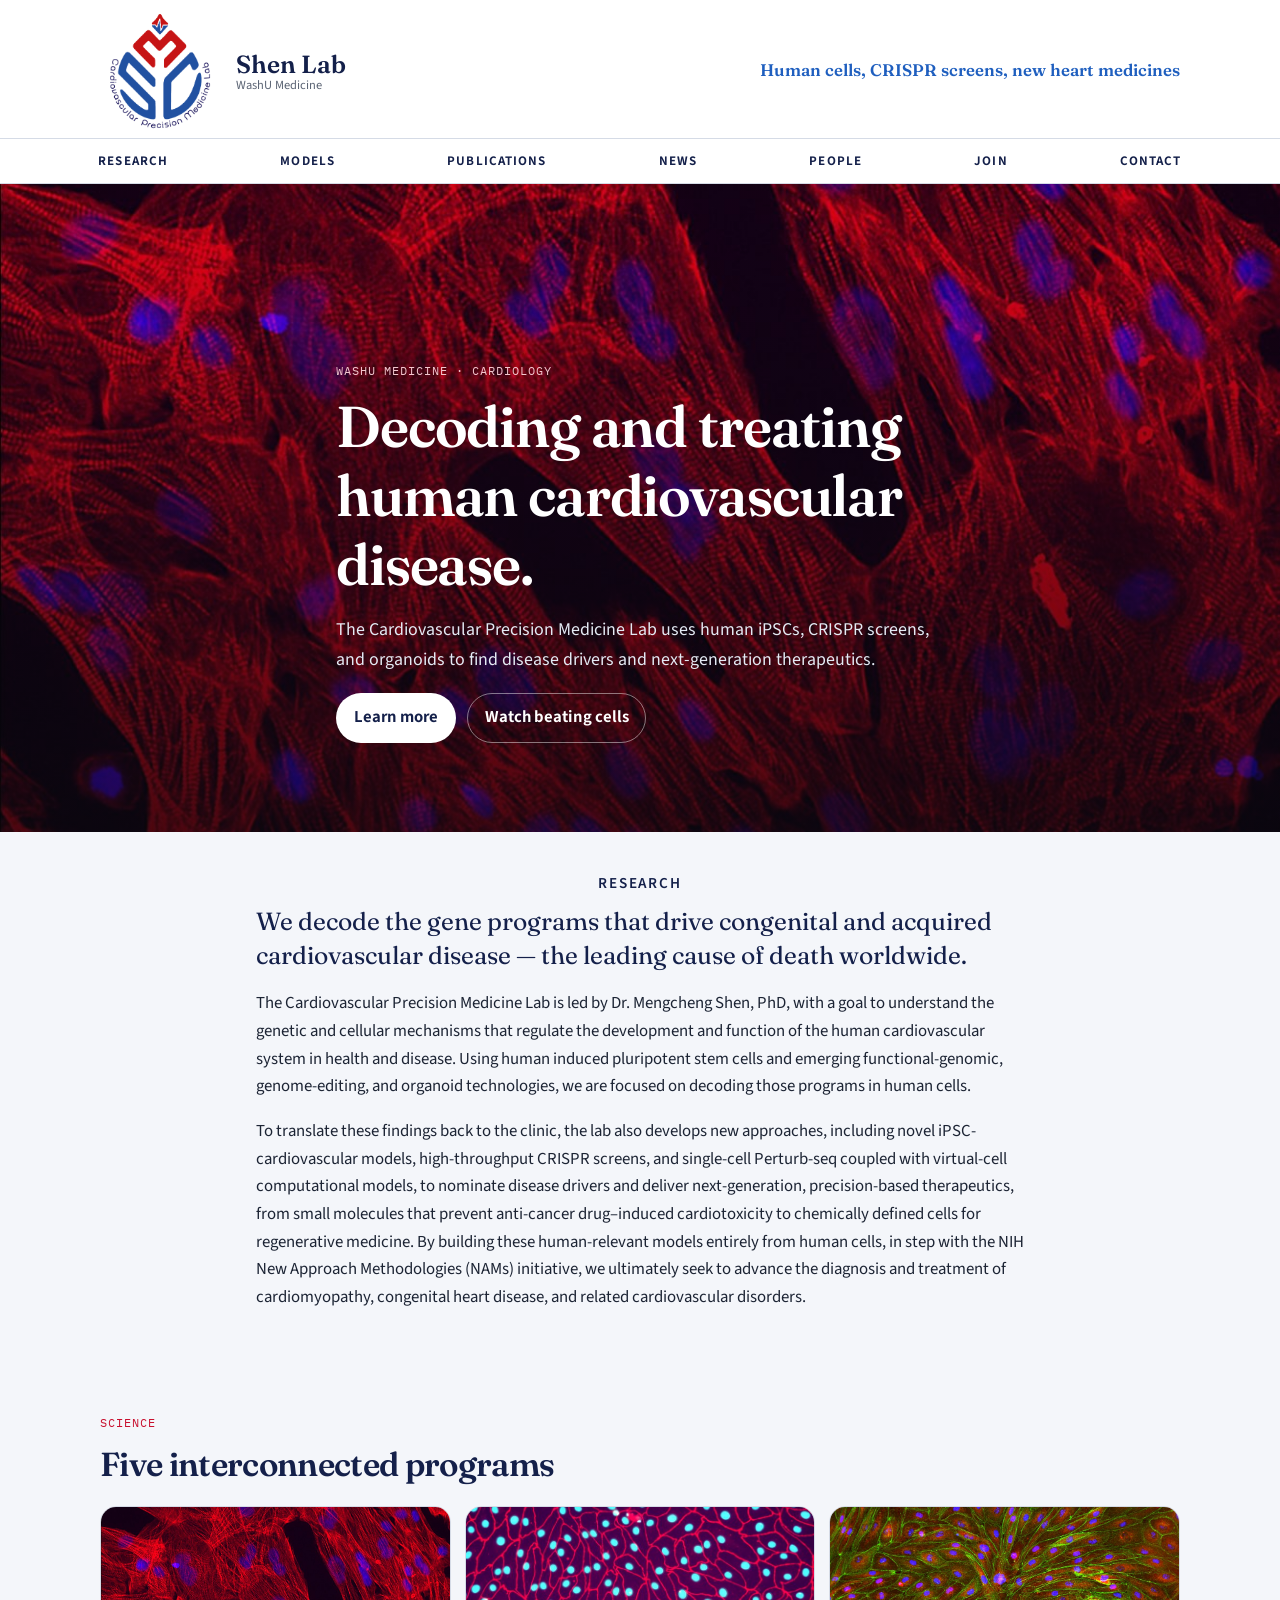
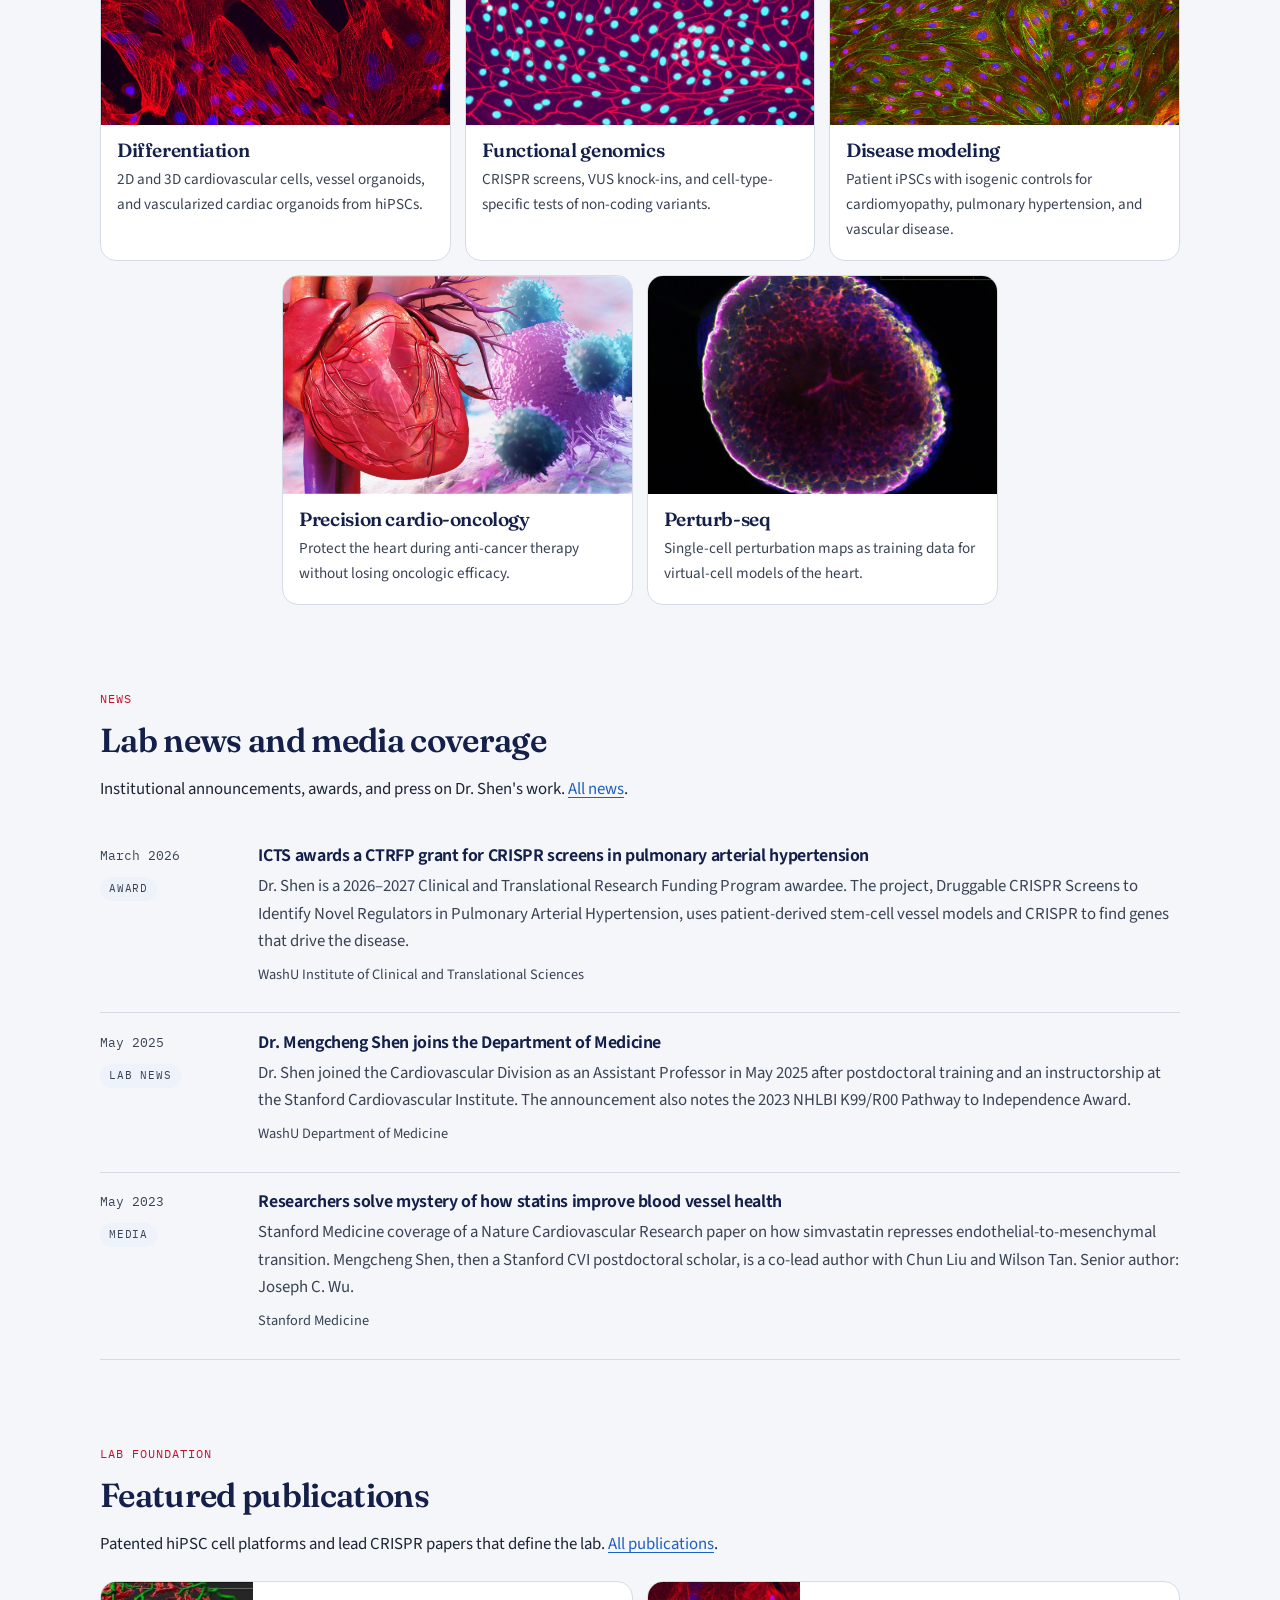
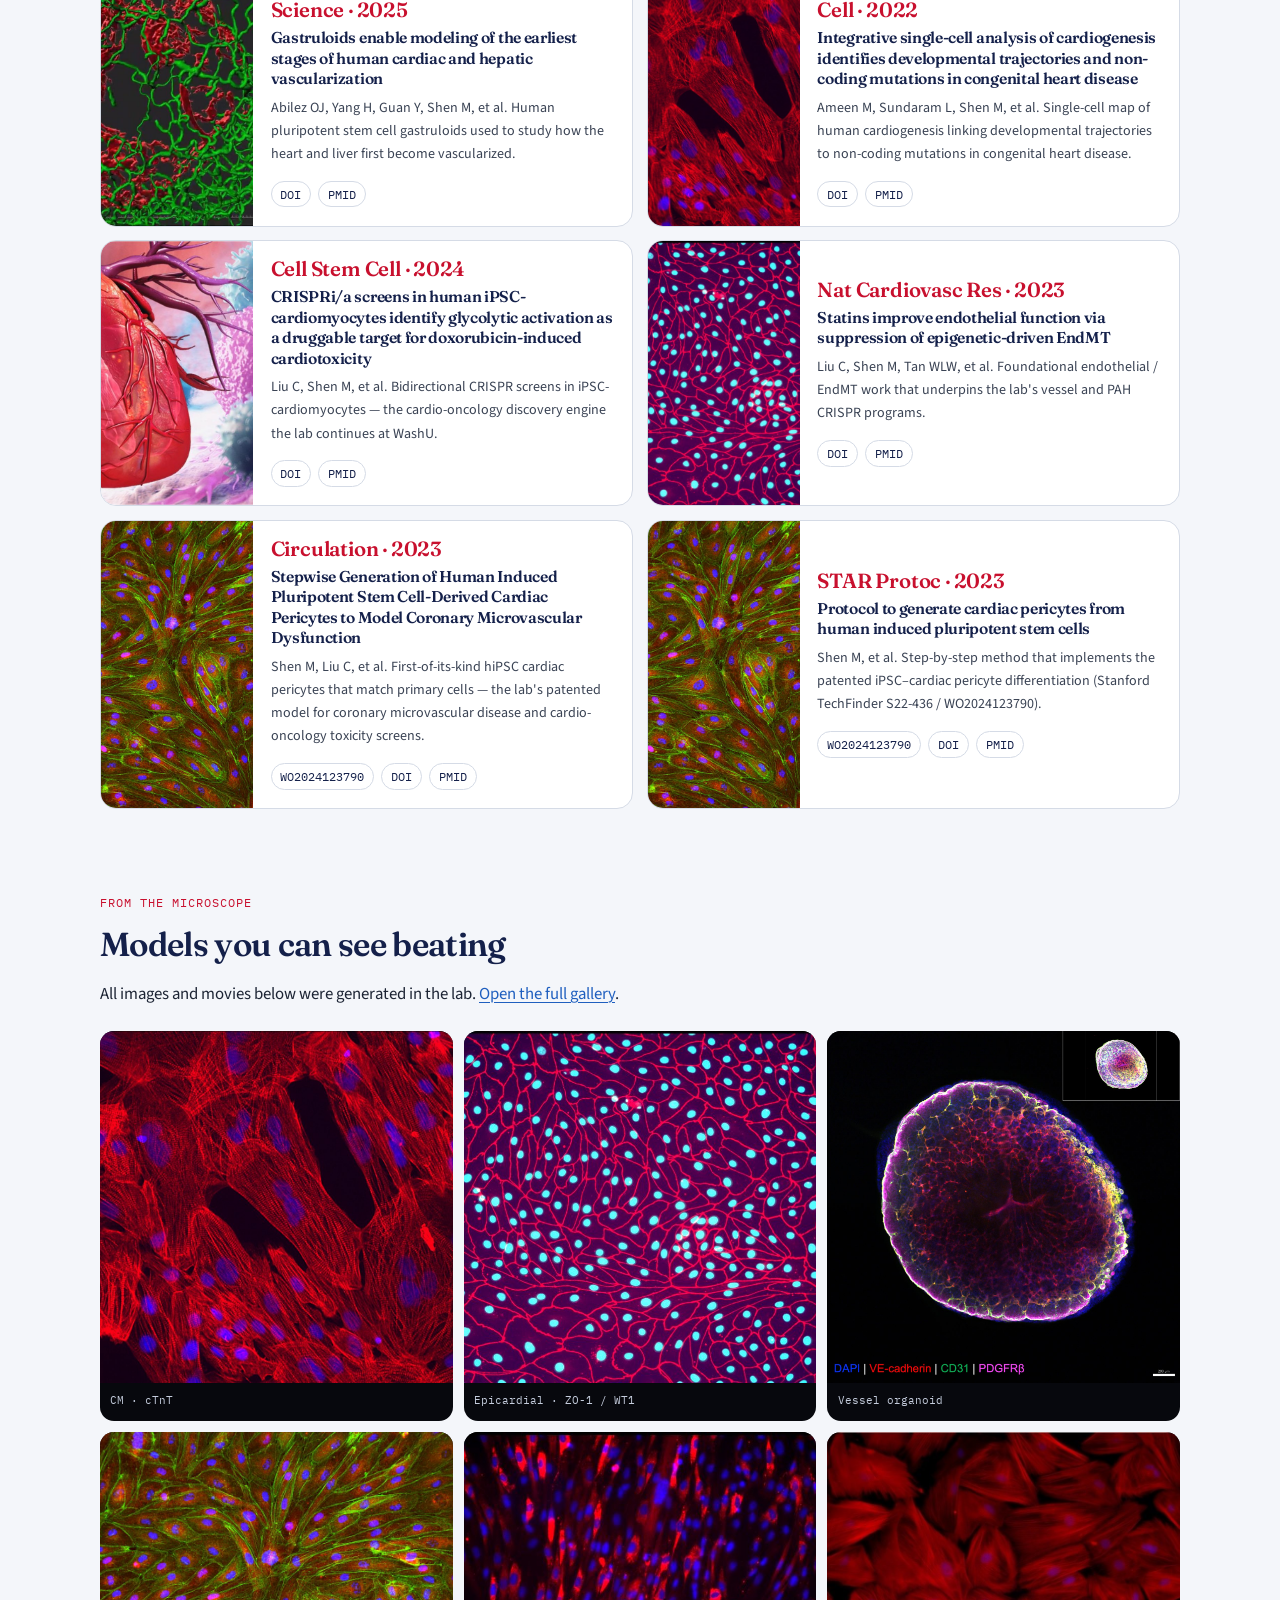
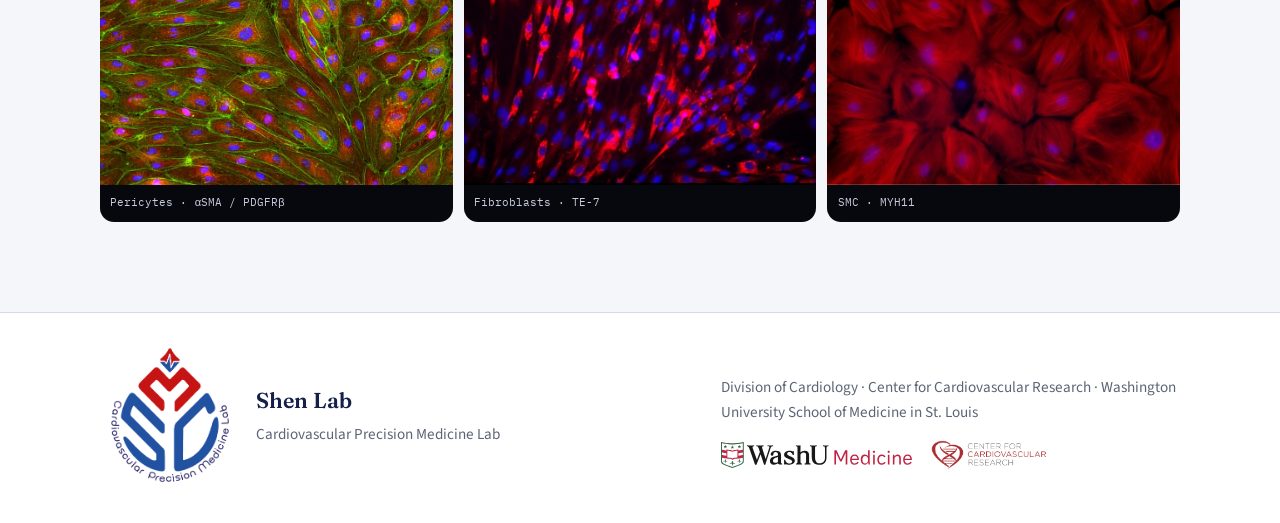
==== index.html @ c05d3206 "feat(home): feature Science and Cell papers alongside lab foundations Always spotlight Cell / Nature" ====
<!DOCTYPE html>
<html lang="en">
<head>
  <meta charset="utf-8">
  <meta name="viewport" content="width=device-width, initial-scale=1">
  <title>Shen Lab · Cardiovascular Precision Medicine</title>
  <meta name="description" content="Cardiovascular Precision Medicine Lab at WashU Medicine, led by Mengcheng Shen, PhD.">
  <meta name="robots" content="noindex, nofollow">
  <link rel="canonical" href="https://promedgen.github.io/shen-lab/index.html">
  <meta name="theme-color" content="#14204a">
  <meta property="og:type" content="website">
  <meta property="og:site_name" content="Shen Lab">
  <meta property="og:title" content="Shen Lab · Cardiovascular Precision Medicine">
  <meta property="og:description" content="Cardiovascular Precision Medicine Lab at WashU Medicine, led by Mengcheng Shen, PhD.">
  <meta property="og:url" content="https://promedgen.github.io/shen-lab/index.html">
  <meta property="og:image" content="https://promedgen.github.io/shen-lab/assets/img/cm-ctnt.jpg">
  <meta property="og:image:alt" content="iPSC-derived cardiomyocytes stained for cardiac troponin T">
  <meta name="twitter:card" content="summary_large_image">
  <link rel="icon" href="assets/img/logo.png">
  <link rel="apple-touch-icon" href="assets/img/logo.png">
  <link rel="preconnect" href="https://fonts.googleapis.com">
  <link rel="preconnect" href="https://fonts.gstatic.com" crossorigin>
  <link href="https://fonts.googleapis.com/css2?family=Fraunces:opsz,wght@9..144,500;9..144,600&family=IBM+Plex+Mono:wght@400;500&family=Source+Sans+3:wght@400;600;700&display=swap" rel="stylesheet">
  <link rel="stylesheet" href="css/site.css">
</head>
<body>
  <a class="skip" href="#content">Skip to content</a>
  <header class="site-header">
    <div class="header-top">
      <a class="brand" href="index.html">
        <img src="assets/img/logo.png" alt="Shen Lab logo" width="594" height="669" fetchpriority="high">
        <span class="brand-text">
          <strong>Shen Lab</strong>
          <span>WashU Medicine</span>
        </span>
      </a>
      <p class="tagline">Human cells, CRISPR screens, new heart medicines</p>
      <button class="menu-toggle" type="button" aria-expanded="false" aria-controls="site-nav">Menu</button>
    </div>
    <div class="nav-bar" id="site-nav">
      <nav aria-label="Primary">
        <ul>
            <li><a href="research.html">Research</a></li>
            <li><a href="models.html">Models</a></li>
            <li><a href="publications.html">Publications</a></li>
            <li><a href="news.html">News</a></li>
            <li><a href="people.html">People</a></li>
            <li><a href="join.html">Join</a></li>
            <li><a href="contact.html">Contact</a></li>
        </ul>
      </nav>
    </div>
  </header>
  <main id="content">

    <section class="hero-bleed">
      <img src="assets/img/cm-ctnt.jpg" alt="iPSC-cardiomyocytes stained for cardiac troponin T" fetchpriority="high" width="1329" height="995" decoding="async">
      <div class="hero-copy">
        <p class="kicker">WashU Medicine · Cardiology</p>
        <h1>Decoding and treating human cardiovascular disease.</h1>
        <p class="lede">The Cardiovascular Precision Medicine Lab uses human iPSCs, CRISPR screens, and organoids to find disease drivers and next-generation therapeutics.</p>
        <div class="hero-actions">
          <a class="btn btn-light" href="research.html">Learn more</a>
          <a class="btn btn-ghost" href="models.html">Watch beating cells</a>
        </div>
      </div>
    </section>

    <section>
      <div class="wrap">
        <div class="mission">
          <h2>Research</h2>
          <p class="mission-lead">We decode the gene programs that drive congenital and acquired cardiovascular disease — the leading cause of death worldwide.</p>
          <p>The Cardiovascular Precision Medicine Lab is led by Dr. Mengcheng Shen, PhD, with a goal to understand the genetic and cellular mechanisms that regulate the development and function of the human cardiovascular system in health and disease. Using human induced pluripotent stem cells and emerging functional-genomic, genome-editing, and organoid technologies, we are focused on decoding those programs in human cells.</p>
          <p>To translate these findings back to the clinic, the lab also develops new approaches, including novel iPSC-cardiovascular models, high-throughput CRISPR screens, and single-cell Perturb-seq coupled with virtual-cell computational models, to nominate disease drivers and deliver next-generation, precision-based therapeutics, from small molecules that prevent anti-cancer drug–induced cardiotoxicity to chemically defined cells for regenerative medicine. By building these human-relevant models entirely from human cells, in step with the NIH New Approach Methodologies (NAMs) initiative, we ultimately seek to advance the diagnosis and treatment of cardiomyopathy, congenital heart disease, and related cardiovascular disorders.</p>
        </div>
      </div>
    </section>

    <section>
      <div class="wrap">
        <div class="section-head">
          <p class="kicker">Science</p>
          <h2>Five interconnected programs</h2>
        </div>
        <div class="programs">
          <a class="program" href="research.html#differentiation">
            <img src="assets/img/cm-ctnt.jpg" alt="iPSC-cardiomyocytes" width="1329" height="995" decoding="async" loading="lazy">
            <div>
              <h3>Differentiation</h3>
              <p>2D and 3D cardiovascular cells, vessel organoids, and vascularized cardiac organoids from hiPSCs.</p>
            </div>
          </a>
          <a class="program" href="research.html#genomics">
            <img src="assets/img/epicardial.jpg" alt="iPSC-epicardial cells" width="727" height="702" decoding="async" loading="lazy">
            <div>
              <h3>Functional genomics</h3>
              <p>CRISPR screens, VUS knock-ins, and cell-type-specific tests of non-coding variants.</p>
            </div>
          </a>
          <a class="program" href="research.html#modeling">
            <img src="assets/img/pericytes.jpg" alt="iPSC-cardiac pericytes" width="1080" height="808" decoding="async" loading="lazy">
            <div>
              <h3>Disease modeling</h3>
              <p>Patient iPSCs with isogenic controls for cardiomyopathy, pulmonary hypertension, and vascular disease.</p>
            </div>
          </a>
          <a class="program" href="research.html#cardio-oncology">
            <img src="assets/img/cardio-oncology.jpg" alt="Cardio-oncology illustration" width="1400" height="757" decoding="async" loading="lazy">
            <div>
              <h3>Precision cardio-oncology</h3>
              <p>Protect the heart during anti-cancer therapy without losing oncologic efficacy.</p>
            </div>
          </a>
          <a class="program" href="research.html#perturb-seq">
            <img src="assets/img/vessel-organoid.jpg" alt="iPSC vessel organoid" width="1400" height="1406" decoding="async" loading="lazy">
            <div>
              <h3>Perturb-seq</h3>
              <p>Single-cell perturbation maps as training data for virtual-cell models of the heart.</p>
            </div>
          </a>
        </div>
      </div>
    </section>


    <section>
      <div class="wrap">
        <div class="section-head">
          <p class="kicker">News</p>
          <h2>Lab news and media coverage</h2>
          <p>Institutional announcements, awards, and press on Dr. Shen's work. <a href="news.html">All news</a>.</p>
        </div>
        <div class="news-list">
        <article class="news-item">
          <div class="news-meta">
            <p class="news-date">March 2026</p>
            <p class="news-kind">Award</p>
          </div>
          <div>
            <h3 class="news-title"><a href="https://icts.wustl.edu/icts-announces-2026-2027-ctrfp-awardees/">ICTS awards a CTRFP grant for CRISPR screens in pulmonary arterial hypertension</a></h3>
            <p>Dr. Shen is a 2026–2027 Clinical and Translational Research Funding Program awardee. The project, Druggable CRISPR Screens to Identify Novel Regulators in Pulmonary Arterial Hypertension, uses patient-derived stem-cell vessel models and CRISPR to find genes that drive the disease.</p>
            <p class="news-source">WashU Institute of Clinical and Translational Sciences</p>
          </div>
        </article>
        <article class="news-item">
          <div class="news-meta">
            <p class="news-date">May 2025</p>
            <p class="news-kind">Lab news</p>
          </div>
          <div>
            <h3 class="news-title"><a href="https://internalmedicine.wustl.edu/dr-mengcheng-shen-joins-the-department-of-medicine/">Dr. Mengcheng Shen joins the Department of Medicine</a></h3>
            <p>Dr. Shen joined the Cardiovascular Division as an Assistant Professor in May 2025 after postdoctoral training and an instructorship at the Stanford Cardiovascular Institute. The announcement also notes the 2023 NHLBI K99/R00 Pathway to Independence Award.</p>
            <p class="news-source">WashU Department of Medicine</p>
          </div>
        </article>
        <article class="news-item">
          <div class="news-meta">
            <p class="news-date">May 2023</p>
            <p class="news-kind">Media</p>
          </div>
          <div>
            <h3 class="news-title"><a href="https://med.stanford.edu/news/all-news/2023/05/statins-cardiovascular-vessels.html">Researchers solve mystery of how statins improve blood vessel health</a></h3>
            <p>Stanford Medicine coverage of a Nature Cardiovascular Research paper on how simvastatin represses endothelial-to-mesenchymal transition. Mengcheng Shen, then a Stanford CVI postdoctoral scholar, is a co-lead author with Chun Liu and Wilson Tan. Senior author: Joseph C. Wu.</p>
            <p class="news-source">Stanford Medicine</p>
          </div>
        </article>
        </div>
      </div>
    </section>


    <section>
      <div class="wrap">
        <div class="section-head">
          <p class="kicker">Lab foundation</p>
          <h2>Featured publications</h2>
          <p>Patented hiPSC cell platforms and lead CRISPR papers that define the lab. <a href="publications.html">All publications</a>.</p>
        </div>
        <div class="featured-grid">
        <article class="pub pub-feature">
          <figure class="pub-feature-media">
            <img src="assets/img/vascularized-organoids-poster.jpg" alt="Vascularized cardiac organoid from the Science paper" width="960" height="720" decoding="async" loading="lazy">
          </figure>
          <div class="pub-feature-body">
            <p class="journal">Science · 2025</p>
            <h3>Gastruloids enable modeling of the earliest stages of human cardiac and hepatic vascularization</h3>
            <p>Abilez OJ, Yang H, Guan Y, Shen M, et al. Human pluripotent stem cell gastruloids used to study how the heart and liver first become vascularized.</p>
            <div class="chips"><a class="chip" href="https://doi.org/10.1126/science.adu9375">DOI</a><a class="chip" href="https://pubmed.ncbi.nlm.nih.gov/40472086/">PMID</a>
            </div>
          </div>
        </article>
        <article class="pub pub-feature">
          <figure class="pub-feature-media">
            <img src="assets/img/cm-ctnt.jpg" alt="iPSC-cardiomyocytes stained for cardiac troponin T" width="1329" height="995" decoding="async" loading="lazy">
          </figure>
          <div class="pub-feature-body">
            <p class="journal">Cell · 2022</p>
            <h3>Integrative single-cell analysis of cardiogenesis identifies developmental trajectories and non-coding mutations in congenital heart disease</h3>
            <p>Ameen M, Sundaram L, Shen M, et al. Single-cell map of human cardiogenesis linking developmental trajectories to non-coding mutations in congenital heart disease.</p>
            <div class="chips"><a class="chip" href="https://doi.org/10.1016/j.cell.2022.11.028">DOI</a><a class="chip" href="https://pubmed.ncbi.nlm.nih.gov/36563664/">PMID</a>
            </div>
          </div>
        </article>
        <article class="pub pub-feature">
          <figure class="pub-feature-media">
            <img src="assets/img/cardio-oncology.jpg" alt="Cardio-oncology research illustration" width="1400" height="757" decoding="async" loading="lazy">
          </figure>
          <div class="pub-feature-body">
            <p class="journal">Cell Stem Cell · 2024</p>
            <h3>CRISPRi/a screens in human iPSC-cardiomyocytes identify glycolytic activation as a druggable target for doxorubicin-induced cardiotoxicity</h3>
            <p>Liu C, Shen M, et al. Bidirectional CRISPR screens in iPSC-cardiomyocytes — the cardio-oncology discovery engine the lab continues at WashU.</p>
            <div class="chips"><a class="chip" href="https://doi.org/10.1016/j.stem.2024.10.007">DOI</a><a class="chip" href="https://pubmed.ncbi.nlm.nih.gov/39515331/">PMID</a>
            </div>
          </div>
        </article>
        <article class="pub pub-feature">
          <figure class="pub-feature-media">
            <img src="assets/img/epicardial.jpg" alt="iPSC-epicardial cells stained for ZO-1 and WT1" width="727" height="702" decoding="async" loading="lazy">
          </figure>
          <div class="pub-feature-body">
            <p class="journal">Nat Cardiovasc Res · 2023</p>
            <h3>Statins improve endothelial function via suppression of epigenetic-driven EndMT</h3>
            <p>Liu C, Shen M, Tan WLW, et al. Foundational endothelial / EndMT work that underpins the lab&#x27;s vessel and PAH CRISPR programs.</p>
            <div class="chips"><a class="chip" href="https://doi.org/10.1038/s44161-023-00267-1">DOI</a><a class="chip" href="https://pubmed.ncbi.nlm.nih.gov/37693816/">PMID</a>
            </div>
          </div>
        </article>
        <article class="pub pub-feature">
          <figure class="pub-feature-media">
            <img src="assets/img/pericytes.jpg" alt="iPSC-derived cardiac pericytes" width="1080" height="808" decoding="async" loading="lazy">
          </figure>
          <div class="pub-feature-body">
            <p class="journal">Circulation · 2023</p>
            <h3>Stepwise Generation of Human Induced Pluripotent Stem Cell-Derived Cardiac Pericytes to Model Coronary Microvascular Dysfunction</h3>
            <p>Shen M, Liu C, et al. First-of-its-kind hiPSC cardiac pericytes that match primary cells — the lab&#x27;s patented model for coronary microvascular disease and cardio-oncology toxicity screens.</p>
            <div class="chips"><a class="chip" href="https://patentscope.wipo.int/search/en/detail.jsf?docId=WO2024123790">WO2024123790</a><a class="chip" href="https://doi.org/10.1161/CIRCULATIONAHA.122.061770">DOI</a><a class="chip" href="https://pubmed.ncbi.nlm.nih.gov/36745700/">PMID</a>
            </div>
          </div>
        </article>
        <article class="pub pub-feature">
          <figure class="pub-feature-media">
            <img src="assets/img/pericytes.jpg" alt="iPSC-derived cardiac pericytes for protocol" width="1080" height="808" decoding="async" loading="lazy">
          </figure>
          <div class="pub-feature-body">
            <p class="journal">STAR Protoc · 2023</p>
            <h3>Protocol to generate cardiac pericytes from human induced pluripotent stem cells</h3>
            <p>Shen M, et al. Step-by-step method that implements the patented iPSC–cardiac pericyte differentiation (Stanford TechFinder S22-436 / WO2024123790).</p>
            <div class="chips"><a class="chip" href="https://techfinder.stanford.edu/technology/method-generate-cardiac-pericytes-human-induced-pluripotent-stem-cells">WO2024123790</a><a class="chip" href="https://doi.org/10.1016/j.xpro.2023.102256">DOI</a><a class="chip" href="https://pubmed.ncbi.nlm.nih.gov/37119139/">PMID</a>
            </div>
          </div>
        </article>
        </div>
      </div>
    </section>

    <section>
      <div class="wrap">
        <div class="section-head">
          <p class="kicker">From the microscope</p>
          <h2>Models you can see beating</h2>
          <p>All images and movies below were generated in the lab. <a href="models.html">Open the full gallery</a>.</p>
        </div>
        <div class="mosaic">
          <a class="tile" href="models.html">
            <img src="assets/img/cm-ctnt.jpg" alt="iPSC-cardiomyocytes, cardiac troponin T" width="1329" height="995" decoding="async" loading="lazy">
            <span>CM · cTnT</span>
          </a>
          <a class="tile" href="models.html">
            <img src="assets/img/epicardial.jpg" alt="iPSC-epicardial cells" width="727" height="702" decoding="async" loading="lazy">
            <span>Epicardial · ZO-1 / WT1</span>
          </a>
          <a class="tile" href="models.html">
            <img src="assets/img/vessel-organoid.jpg" alt="iPSC vessel organoid" width="1400" height="1406" decoding="async" loading="lazy">
            <span>Vessel organoid</span>
          </a>
          <a class="tile" href="models.html">
            <img src="assets/img/pericytes.jpg" alt="iPSC-cardiac pericytes" width="1080" height="808" decoding="async" loading="lazy">
            <span>Pericytes · αSMA / PDGFRβ</span>
          </a>
          <a class="tile" href="models.html">
            <img src="assets/img/fibroblasts.jpg" alt="iPSC-cardiac fibroblasts" width="721" height="548" decoding="async" loading="lazy">
            <span>Fibroblasts · TE-7</span>
          </a>
          <a class="tile" href="models.html">
            <img src="assets/img/smc-myh11.jpg" alt="iPSC-cardiac smooth muscle cells" width="720" height="721" decoding="async" loading="lazy">
            <span>SMC · MYH11</span>
          </a>
        </div>
      </div>
    </section>

  </main>
  <footer class="site-footer">
    <div class="wrap footer-inner">
      <a class="footer-brand" href="index.html">
        <img src="assets/img/logo.png" alt="Shen Lab, Cardiovascular Precision Medicine Lab" width="594" height="669" loading="lazy" decoding="async">
        <span class="footer-brand-text">
          <strong>Shen Lab</strong>
          <span>Cardiovascular Precision Medicine Lab</span>
        </span>
      </a>
      <div class="footer-affiliations">
        <p class="footer-copy">Division of Cardiology · Center for Cardiovascular Research · Washington University School of Medicine in St. Louis</p>
        <div class="affiliations">
          <img class="logo-washu" src="assets/img/washu-medicine.svg" alt="WashU Medicine" width="470" height="64" loading="lazy" decoding="async">
          <img class="logo-cvr" src="assets/img/cvr-center.png" alt="Center for Cardiovascular Research" width="363" height="92" loading="lazy" decoding="async">
        </div>
      </div>
    </div>
  </footer>
  <script src="js/site.js"></script>

</body>
</html>
---- css/site.css ----
:root {
  --red: #c8102e;
  --blue: #1f5fbf;
  --navy: #14204a;
  --ink: #1c2434;
  --muted: #5c6575;
  --paper: #f4f6fa;
  --white: #ffffff;
  --line: #d5dbe6;
  --stage: #07080d;
  --max: 1120px;
  /* Height of the sticky header. js/site.js keeps this in sync with the real
     measured height; the value here is the desktop fallback. */
  --header-h: 184px;
}

*,
*::before,
*::after {
  box-sizing: border-box;
}

html {
  scroll-behavior: smooth;
}

/* The header is sticky, so an un-offset anchor jump parks the target
   underneath it. Applies to every id so future anchors are covered too. */
[id] {
  scroll-margin-top: calc(var(--header-h) + 1.25rem);
}

body {
  margin: 0;
  color: var(--ink);
  background: var(--paper);
  font-family: "Source Sans 3", "Segoe UI", sans-serif;
  font-size: 1.05rem;
  line-height: 1.65;
}

img,
video {
  max-width: 100%;
  height: auto;
  display: block;
}

a {
  color: var(--blue);
  text-decoration-thickness: 1px;
  text-underline-offset: 0.18em;
}

a:hover {
  color: var(--red);
}

.skip {
  position: absolute;
  left: -999px;
  top: 0;
}

.skip:focus {
  left: 1rem;
  top: 1rem;
  z-index: 50;
  background: var(--white);
  padding: 0.4rem 0.7rem;
}

.site-header {
  background: var(--white);
  border-bottom: 1px solid var(--line);
  position: sticky;
  top: 0;
  z-index: 20;
}

.header-top {
  max-width: var(--max);
  margin: 0 auto;
  padding: 0.7rem 1.25rem 0.45rem;
  display: flex;
  align-items: center;
  gap: 1.25rem;
}

.brand {
  display: flex;
  align-items: center;
  gap: 1rem;
  color: inherit;
  text-decoration: none;
  min-width: 0;
}

.brand img {
  width: 120px;
  height: 120px;
  object-fit: contain;
  flex-shrink: 0;
}

.brand-text {
  display: flex;
  flex-direction: column;
  line-height: 1.15;
}

.brand-text strong {
  font-family: Fraunces, Georgia, serif;
  font-size: 1.55rem;
  color: var(--navy);
  font-weight: 600;
}

.brand-text span {
  font-size: 0.78rem;
  color: var(--muted);
}

.tagline {
  margin-left: auto;
  font-family: Fraunces, Georgia, serif;
  color: var(--blue);
  font-size: 1.05rem;
  font-weight: 600;
  text-align: right;
}

.menu-toggle {
  display: none;
  margin-left: auto;
  background: none;
  border: 1px solid var(--line);
  border-radius: 8px;
  padding: 0.35rem 0.55rem;
  font: inherit;
  color: var(--navy);
}

.nav-bar {
  border-top: 1px solid var(--line);
}

nav {
  max-width: var(--max);
  margin: 0 auto;
  padding: 0 0.6rem;
}

nav ul {
  display: flex;
  justify-content: space-between;
  gap: 0.2rem;
  list-style: none;
  margin: 0;
  padding: 0;
}

nav a {
  color: var(--navy);
  text-decoration: none;
  padding: 0.7rem 0.55rem;
  font-weight: 650;
  font-size: 0.82rem;
  letter-spacing: 0.08em;
  text-transform: uppercase;
  display: block;
}

nav a:hover,
nav a[aria-current="page"] {
  color: var(--blue);
  box-shadow: inset 0 -2px 0 var(--blue);
}

.wrap {
  max-width: var(--max);
  margin: 0 auto;
  padding: 0 1.25rem;
}

.hero-bleed {
  position: relative;
  min-height: 72vh;
  display: grid;
  align-items: end;
  color: #fff;
  overflow: hidden;
  background: var(--stage);
}

.hero-bleed video,
.hero-bleed img {
  position: absolute;
  inset: 0;
  width: 100%;
  height: 100%;
  object-fit: cover;
}

.hero-bleed::after {
  content: "";
  position: absolute;
  inset: 0;
  background: linear-gradient(180deg, rgba(7, 8, 13, 0.15) 10%, rgba(7, 8, 13, 0.72) 100%);
}

.hero-copy {
  position: relative;
  z-index: 1;
  max-width: var(--max);
  margin: 0 auto;
  padding: 4.5rem 1.25rem 3rem;
}

.hero-copy h1 {
  color: #fff;
  font-size: clamp(2.1rem, 5vw, 3.6rem);
  margin: 0 0 1rem;
  max-width: 16ch;
}

.hero-copy .lede {
  color: #e4eaf4;
  max-width: 38rem;
}

.hero-copy .btn-ghost {
  border-color: rgba(255, 255, 255, 0.45);
  color: #fff;
}

.hero-copy .btn-ghost:hover {
  border-color: #fff;
  color: #fff;
}

.kicker {
  font-family: "IBM Plex Mono", ui-monospace, monospace;
  font-size: 0.78rem;
  letter-spacing: 0.08em;
  text-transform: uppercase;
  color: var(--red);
  margin: 0 0 0.7rem;
}

.hero-copy .kicker {
  color: #f3c7cf;
}

h1,
h2,
h3 {
  font-family: Fraunces, Georgia, serif;
  color: var(--navy);
  font-weight: 600;
  letter-spacing: -0.02em;
  line-height: 1.2;
}

h1 {
  font-size: clamp(2rem, 4vw, 3.15rem);
  margin: 0 0 1rem;
}

h2 {
  font-size: clamp(1.55rem, 2.6vw, 2.15rem);
  margin: 0 0 0.8rem;
}

h3 {
  font-size: 1.2rem;
  margin: 0 0 0.45rem;
}

.lede {
  font-size: 1.12rem;
  color: #2c3546;
  margin: 0 0 1.2rem;
}

.hero-actions,
.actions {
  display: flex;
  flex-wrap: wrap;
  gap: 0.7rem;
}

.btn {
  display: inline-flex;
  align-items: center;
  justify-content: center;
  padding: 0.62rem 1.05rem;
  border-radius: 999px;
  font-weight: 650;
  text-decoration: none;
  border: 1px solid transparent;
}

.btn-primary {
  background: var(--navy);
  color: #fff;
}

.btn-primary:hover {
  background: var(--blue);
  color: #fff;
}

.btn-ghost {
  background: transparent;
  color: var(--navy);
  border-color: var(--line);
}

.btn-ghost:hover {
  border-color: var(--blue);
  color: var(--blue);
}

.btn-light {
  background: #fff;
  color: var(--navy);
}

.btn-light:hover {
  background: #eef2fa;
  color: var(--navy);
}

.caption {
  font-family: "IBM Plex Mono", ui-monospace, monospace;
  font-size: 0.72rem;
  color: #b7c0d0;
  padding: 0.55rem 0.8rem 0.7rem;
  line-height: 1.45;
}

section {
  padding: 2.6rem 0;
}

.mission {
  max-width: 48rem;
  margin: 0 auto;
  text-align: center;
}

.mission h2 {
  letter-spacing: 0.12em;
  text-transform: uppercase;
  font-size: 0.95rem;
  font-family: "Source Sans 3", sans-serif;
}

.mission-lead {
  font-family: Fraunces, Georgia, serif;
  font-size: clamp(1.25rem, 2.2vw, 1.55rem);
  line-height: 1.35;
  color: var(--navy);
  text-align: center;
  margin: 0 0 1.15rem;
}

.mission p {
  text-align: left;
}

.section-head {
  max-width: 42rem;
  margin-bottom: 1.4rem;
}

.programs {
  display: grid;
  grid-template-columns: repeat(3, minmax(0, 1fr));
  gap: 0.85rem;
}

@media (min-width: 901px) {
  .programs {
    grid-template-columns: repeat(6, minmax(0, 1fr));
  }

  .program {
    grid-column: span 2;
  }

  .program:nth-child(4) {
    grid-column: 2 / span 2;
  }

  .program:nth-child(5) {
    grid-column: 4 / span 2;
  }
}

.program {
  background: var(--white);
  border: 1px solid var(--line);
  border-radius: 16px;
  overflow: hidden;
  color: inherit;
  text-decoration: none;
  display: flex;
  flex-direction: column;
}

.program img {
  width: 100%;
  aspect-ratio: 16 / 10;
  object-fit: cover;
  background: var(--stage);
}

.program div {
  padding: 0.9rem 1rem 1.1rem;
}

.program h3 {
  margin: 0 0 0.3rem;
}

.program p {
  margin: 0;
  color: #3a4354;
  font-size: 0.95rem;
}

.program:hover h3 {
  color: var(--blue);
}

.wide-figure {
  background: var(--stage);
  border-radius: 18px;
  overflow: hidden;
  margin: 0.5rem 0 0;
}

.wide-figure img {
  width: 100%;
}

.wide-figure .caption {
  padding: 0.7rem 1rem 0.9rem;
}

.nams {
  display: grid;
  grid-template-columns: 1.1fr 0.9fr;
  gap: 1.5rem;
  background: var(--white);
  border: 1px solid var(--line);
  border-radius: 18px;
  padding: 1.4rem 1.5rem;
}

.nams ul {
  margin: 0.4rem 0 0;
  padding-left: 1.1rem;
}

.mosaic {
  display: grid;
  grid-template-columns: repeat(3, minmax(0, 1fr));
  gap: 0.7rem;
}

.tile {
  background: var(--stage);
  border-radius: 14px;
  overflow: hidden;
  color: inherit;
  text-decoration: none;
}

.tile img,
.tile video {
  width: 100%;
  aspect-ratio: 1 / 1;
  object-fit: cover;
}

.tile span {
  display: block;
  font-family: "IBM Plex Mono", ui-monospace, monospace;
  font-size: 0.7rem;
  color: #c5cddd;
  padding: 0.5rem 0.65rem 0.7rem;
}

.pi {
  display: grid;
  grid-template-columns: 220px minmax(0, 1fr);
  gap: 1.6rem;
  align-items: start;
  background: var(--white);
  border: 1px solid var(--line);
  border-radius: 18px;
  padding: 1.3rem;
}

.pi img {
  width: 100%;
  border-radius: 12px;
  object-fit: cover;
  aspect-ratio: 4 / 5;
}

.meta {
  display: flex;
  flex-wrap: wrap;
  gap: 0.4rem;
  margin: 0.7rem 0 0.9rem;
  padding: 0;
  list-style: none;
}

.meta li {
  font-size: 0.8rem;
  background: #eef2fa;
  color: var(--navy);
  border-radius: 999px;
  padding: 0.22rem 0.6rem;
}

.pi-title {
  margin: 0 0 0.7rem;
  font-weight: 600;
  color: var(--navy);
}

.cv-band {
  background: var(--white);
  border-top: 1px solid var(--line);
  border-bottom: 1px solid var(--line);
}

.cv-honors-grid {
  display: grid;
  grid-template-columns: 1fr 1fr;
  gap: 2.4rem 3rem;
  align-items: start;
  min-width: 0;
}

.cv-list,
.honors-list {
  list-style: none;
  margin: 0;
  padding: 0;
}

.cv-list li,
.honors-list li {
  display: grid;
  grid-template-columns: 6.4rem minmax(0, 1fr);
  gap: 0.85rem;
  padding: 0.85rem 0;
  border-bottom: 1px solid var(--line);
  min-width: 0;
}

.cv-list li:last-child,
.honors-list li:last-child {
  border-bottom: 0;
}

.cv-years,
.honor-year {
  font-family: "IBM Plex Mono", ui-monospace, monospace;
  font-size: 0.78rem;
  letter-spacing: 0.02em;
  color: var(--red);
  padding-top: 0.12rem;
}

.cv-list strong,
.honor-name {
  display: block;
  color: var(--navy);
  font-weight: 600;
  line-height: 1.35;
}

.cv-list li > div,
.honor-name,
.honor-feature h3,
.cv-list p {
  min-width: 0;
  overflow-wrap: break-word;
}

.cv-list p {
  margin: 0.2rem 0 0;
  color: var(--muted);
  font-size: 0.95rem;
}

.cv-current {
  background: linear-gradient(90deg, rgba(200, 16, 46, 0.06), transparent 55%);
  margin: 0 -0.7rem;
  padding-left: 0.7rem;
  padding-right: 0.7rem;
  border-left: 3px solid var(--red);
}

.honor-feature {
  background: #f8f1f2;
  border: 1px solid #ead4d8;
  border-left: 4px solid var(--red);
  border-radius: 12px;
  padding: 1rem 1.1rem 1.05rem;
  margin: 0 0 1rem;
  min-width: 0;
}

.honor-feature .kicker {
  margin-bottom: 0.35rem;
}

.honor-feature h3 {
  font-size: 1.15rem;
  margin: 0 0 0.3rem;
}

.honor-feature p {
  margin: 0;
  color: var(--muted);
  font-size: 0.95rem;
}

.honor-name {
  font-weight: 600;
}

.team-grid {
  display: grid;
  grid-template-columns: repeat(auto-fill, minmax(min(100%, 190px), 1fr));
  gap: 1rem;
}

.person-card {
  background: var(--white);
  border: 1px solid var(--line);
  border-radius: 16px;
  overflow: hidden;
  color: inherit;
  text-decoration: none;
  display: flex;
  flex-direction: column;
  min-height: 100%;
  min-width: 0;
}

.person-card img {
  width: 100%;
  aspect-ratio: 4 / 5;
  object-fit: cover;
}

.person-body {
  padding: 0.85rem 0.9rem 1rem;
  min-width: 0;
}

.person-role {
  font-family: "IBM Plex Mono", ui-monospace, monospace;
  font-size: 0.68rem;
  letter-spacing: 0.08em;
  text-transform: uppercase;
  color: var(--red);
  margin: 0 0 0.3rem;
}

.person-card h3 {
  font-size: 1.05rem;
  margin: 0 0 0.25rem;
}

.person-card p {
  margin: 0;
  color: var(--muted);
  font-size: 0.9rem;
}

.person-mark {
  aspect-ratio: 4 / 5;
  display: grid;
  place-items: center;
  background: #eef2fa;
  color: var(--navy);
  font-family: Fraunces, Georgia, serif;
  font-size: 1.7rem;
  font-weight: 600;
  letter-spacing: 0.04em;
}

.person-card-named {
  color: inherit;
}

.person-card-named:hover {
  border-color: var(--blue);
  color: inherit;
}

.person-card-named:hover .person-mark {
  background: #e4ecf8;
}

.person-card-named:hover h3 {
  color: var(--blue);
}

.person-card-open {
  border-style: dashed;
  background: #fbfcfe;
}

.person-card-open:hover {
  border-color: var(--blue);
  color: inherit;
}

.person-card-open:hover .person-mark {
  background: #e4ecf8;
}

.person-card-open:hover h3 {
  color: var(--blue);
}

.team-note {
  margin: 1.3rem 0 0;
}

.prose {
  max-width: 46rem;
}

.prose p {
  margin: 0 0 1rem;
}

.stack {
  display: grid;
  gap: 1.6rem;
}

.figure-card {
  display: flex;
  flex-direction: column;
  margin: 0;
  background: var(--white);
  border: 1px solid var(--line);
  border-radius: 16px;
  overflow: hidden;
  height: auto;
}

.figure-card img,
.figure-card video {
  display: block;
  width: 100%;
  height: auto;
  background: var(--stage);
}

.figure-card .media {
  display: flex;
  align-items: center;
  justify-content: center;
  background: var(--stage);
}

.figure-card .media video {
  width: auto;
  max-width: 100%;
  height: auto;
  max-height: 28rem;
}

.figure-card figcaption {
  flex: 0 0 auto;
  font-family: "IBM Plex Mono", ui-monospace, monospace;
  font-size: 0.78rem;
  color: var(--muted);
  padding: 0.65rem 0.9rem 0.8rem;
  line-height: 1.4;
}

.gallery {
  display: grid;
  grid-template-columns: repeat(2, minmax(0, 1fr));
  gap: 1rem;
  align-items: start;
}

.clip-row {
  display: grid;
  grid-template-columns: 1fr 1fr;
  gap: 1.2rem;
  /* Wells are sized to each clip's own aspect ratio, so heights differ within
     a row. Aligning to the top reads as intentional; stretching would force a
     letterbox back in. */
  align-items: start;
  margin-bottom: 1.2rem;
}

.clip-row:last-child {
  margin-bottom: 0;
}

/* Portrait clips: narrow the row so a 9:16 well does not become a tower, while
   still leaving each card wide enough for its caption to sit on one line. */
.clip-row-tall {
  max-width: 45rem;
  margin-left: auto;
  margin-right: auto;
}

.specimen {
  display: flex;
  flex-direction: column;
  /* A <figure> carries a browser default of `margin: 1em 40px`. Left in, it
     eats 80px from every card, which is what squeezed the portrait clips into
     unreadable 166px columns. */
  margin: 0;
  background: var(--white);
  border: 1px solid var(--line);
  border-radius: 14px;
  overflow: hidden;
  min-width: 0;
}

/* --stage-ratio is written inline by scripts/build_pages.py from the real
   pixel dimensions of the clip or still, so object-fit never has to letterbox
   or crop. The fallback only applies if the file could not be measured. */
.specimen-stage {
  position: relative;
  flex: 0 0 auto;
  width: 100%;
  aspect-ratio: var(--stage-ratio, 4 / 3);
  background: var(--stage);
  overflow: hidden;
}

/* A tall clip at its true ratio would run to 900px+ in a full-width card.
   Capping the well keeps rows an even height and centres a portrait clip on
   the dark stage, which is how it looks down a microscope anyway. Landscape
   clips sit below the cap and so still fill their well exactly. */
.clip-row .specimen-stage {
  max-height: 28rem;
}

/* The lineage gallery is deliberately a uniform grid of squares. These are
   stain fields, so cropping loses nothing. */
.atlas-grid .specimen-stage {
  aspect-ratio: 1 / 1;
}

.atlas-grid .specimen-stage img {
  object-fit: cover;
}

.specimen-wide {
  margin-top: 1rem;
}

.specimen-stage video,
.specimen-stage img {
  position: absolute;
  inset: 0;
  width: 100%;
  height: 100%;
  object-fit: contain;
  object-position: center;
  background: var(--stage);
}

.specimen figcaption {
  flex: 1 0 auto;
  padding: 0.9rem 1.05rem 1.05rem;
}

.specimen figcaption strong {
  display: block;
  font-family: Fraunces, Georgia, serif;
  font-size: 1.22rem;
  font-weight: 600;
  color: var(--navy);
  letter-spacing: -0.02em;
  line-height: 1.25;
  margin: 0 0 0.28rem;
}

.specimen figcaption span {
  display: block;
  font-size: 0.98rem;
  color: #4a5568;
  line-height: 1.45;
}

.atlas-grid {
  display: grid;
  grid-template-columns: repeat(3, minmax(0, 1fr));
  gap: 1rem;
  align-items: stretch;
}

.topic {
  background: var(--white);
  border: 1px solid var(--line);
  border-radius: 18px;
  overflow: hidden;
}

.topic-copy {
  padding: 1.3rem 1.4rem 1.2rem;
}

.topic-figure {
  margin: 0;
  padding: 0.85rem 1rem 1rem;
}

.topic-figure img {
  width: 100%;
  height: auto;
  object-fit: contain;
}

.topic-figure figcaption {
  font-family: "IBM Plex Mono", ui-monospace, monospace;
  font-size: 0.75rem;
  color: var(--muted);
  padding: 0.65rem 0 0;
}

.figure-dark {
  background: #07080d;
}

.figure-dark figcaption {
  color: #b7c0d0;
}

.figure-light {
  background: #fff;
  border-top: 1px solid var(--line);
}

.chips {
  display: flex;
  flex-wrap: wrap;
  gap: 0.45rem;
  margin-top: 0.8rem;
}

.chip {
  font-family: "IBM Plex Mono", ui-monospace, monospace;
  font-size: 0.72rem;
  border: 1px solid var(--line);
  border-radius: 999px;
  padding: 0.18rem 0.55rem;
  text-decoration: none;
  color: var(--navy);
}

.chip:hover {
  border-color: var(--blue);
  color: var(--blue);
}

nav.year-nav {
  display: flex;
  flex-wrap: wrap;
  justify-content: flex-start;
  align-items: center;
  gap: 0.4rem;
  max-width: none;
  margin: 0 0 1.4rem;
  padding: 0;
  font-family: "IBM Plex Mono", ui-monospace, monospace;
}

nav.year-nav a {
  display: inline-flex;
  align-items: center;
  justify-content: center;
  min-width: 4.25rem;
  padding: 0.38rem 0.7rem;
  font-size: 1.05rem;
  font-weight: 500;
  letter-spacing: 0;
  text-transform: none;
  text-decoration: none;
  color: var(--navy);
  background: var(--white);
  border: 1px solid var(--line);
  border-radius: 8px;
  box-shadow: none;
}

nav.year-nav a:hover,
nav.year-nav a:focus {
  color: var(--blue);
  border-color: var(--blue);
  box-shadow: none;
}

.pub-list {
  display: flex;
  flex-direction: column;
}

.pub-row {
  display: grid;
  grid-template-columns: minmax(0, 1fr) 8.75rem;
  gap: 0.7rem 1rem;
  align-items: center;
  padding: 0.95rem 0;
  border-bottom: 1px solid var(--line);
}

.pub-row h3 {
  font-family: "Source Sans 3", sans-serif;
  font-size: 1.05rem;
  font-weight: 650;
  font-style: italic;
  margin: 0 0 0.35rem;
}

.pub-row h3 a {
  color: var(--navy);
  text-decoration: none;
}

.pub-row h3 a:hover {
  color: var(--blue);
  text-decoration: underline;
}

.pub-authors,
.pub-venue {
  margin: 0 0 0.35rem;
  font-size: 0.95rem;
  color: #3a4354;
}

.pub-metrics {
  display: flex;
  flex-direction: row;
  flex-wrap: nowrap;
  align-items: center;
  justify-content: flex-end;
  gap: 0.3rem;
  width: 8.75rem;
  min-height: 64px;
}

.pub-metrics .altmetric-embed,
.pub-metrics .__dimensions_badge_embed__ {
  display: inline-flex !important;
  flex: 0 0 auto;
  line-height: 0;
  width: auto;
}

.pub-metrics iframe,
.pub-metrics img {
  display: block;
  max-width: 64px;
  height: auto;
}

.pub-grid {
  display: grid;
  grid-template-columns: 1fr;
  gap: 1rem;
}

.pub {
  background: var(--white);
  border: 1px solid var(--line);
  border-radius: 16px;
  padding: 1.1rem 1.15rem 1.2rem;
}

.pub .journal {
  font-family: "IBM Plex Mono", ui-monospace, monospace;
  font-size: 0.75rem;
  color: var(--blue);
  margin: 0 0 0.45rem;
}

.pub h3 {
  font-size: 1.05rem;
}

.pub p {
  margin: 0 0 0.7rem;
  color: #3a4354;
  font-size: 0.95rem;
}

/* Homepage featured papers: stacked lead cards in a responsive grid. */
.featured-grid {
  display: grid;
  grid-template-columns: repeat(2, minmax(0, 1fr));
  gap: 0.85rem;
}

.pub-feature {
  display: grid;
  grid-template-columns: minmax(0, 9.5rem) minmax(0, 1fr);
  gap: 0;
  padding: 0;
  overflow: hidden;
  height: 100%;
}

.pub-feature-media {
  margin: 0;
  background: #0b1224;
  min-height: 100%;
}

.pub-feature-media img {
  width: 100%;
  height: 100%;
  object-fit: cover;
  display: block;
}

.pub-feature-body {
  padding: 1rem 1.1rem 1.15rem;
  display: flex;
  flex-direction: column;
  justify-content: center;
  min-width: 0;
}

.pub-feature .pub-role {
  font-family: "IBM Plex Mono", ui-monospace, monospace;
  font-size: 0.68rem;
  letter-spacing: 0.06em;
  text-transform: uppercase;
  color: var(--muted);
  margin: 0 0 0.35rem;
}

.pub-feature .journal {
  font-family: Fraunces, Georgia, serif;
  font-size: clamp(1.05rem, 1.6vw, 1.35rem);
  font-weight: 600;
  letter-spacing: -0.01em;
  text-transform: none;
  color: var(--red);
  margin: 0 0 0.4rem;
  line-height: 1.15;
}

.pub-feature h3 {
  font-size: 0.98rem;
  margin: 0 0 0.45rem;
  line-height: 1.3;
}

.pub-feature p {
  font-size: 0.88rem;
}

.pub-feature .chips {
  margin-top: 0.2rem;
}

.masthead {
  position: relative;
  color: #fff;
  background: var(--navy) center/cover no-repeat;
  padding: 3.6rem 0 2.6rem;
}

.masthead::after {
  content: "";
  position: absolute;
  inset: 0;
  background: linear-gradient(90deg, rgba(20, 32, 74, 0.82), rgba(20, 32, 74, 0.45));
}

.masthead .wrap {
  position: relative;
  z-index: 1;
}

.masthead h1,
.masthead .lede,
.masthead .kicker {
  color: #fff;
}

.masthead .lede {
  max-width: 38rem;
}

.mast-research {
  background-image: url("../assets/img/cm-ctnt.jpg");
}

.mast-models {
  background-image: url("../assets/img/vessel-organoid.jpg");
}

.mast-people {
  background-image: url("../assets/img/lab-space.jpg");
}

.mast-join {
  background-image: url("../assets/img/tissue-culture.jpg");
}

.mast-contact {
  /* Dark fluorescence field — avoid annotated paper figures behind white type. */
  background-image: url("../assets/img/smc-myh11.jpg");
}

.mast-pubs {
  background-image: url("../assets/img/pericytes.jpg");
}

.mast-news {
  background-image: url("../assets/img/lab-space.jpg");
}

.mast-404 {
  background-image: url("../assets/img/epicardial.jpg");
}

.news-list {
  display: flex;
  flex-direction: column;
}

.news-item {
  display: grid;
  grid-template-columns: 8.5rem minmax(0, 1fr);
  gap: 0.85rem 1.4rem;
  align-items: start;
  padding: 1.15rem 0;
  border-bottom: 1px solid var(--line);
}

.news-date {
  margin: 0 0 0.35rem;
  font-family: "IBM Plex Mono", ui-monospace, monospace;
  font-size: 0.82rem;
  color: var(--red);
}

.news-kind {
  margin: 0;
  display: inline-block;
  font-family: "IBM Plex Mono", ui-monospace, monospace;
  font-size: 0.68rem;
  letter-spacing: 0.08em;
  text-transform: uppercase;
  color: var(--navy);
  background: #eef2fa;
  border-radius: 999px;
  padding: 0.18rem 0.55rem;
}

.news-title {
  font-family: "Source Sans 3", sans-serif;
  font-size: 1.12rem;
  font-style: normal;
  font-weight: 650;
  margin: 0 0 0.4rem;
}

.news-title a {
  color: var(--navy);
  text-decoration: none;
}

.news-title a:hover {
  color: var(--blue);
  text-decoration: underline;
}

.news-item p {
  margin: 0 0 0.45rem;
  color: #3a4354;
}

.news-source {
  margin: 0;
  font-size: 0.9rem;
  color: var(--muted);
}

.two-col {
  display: grid;
  grid-template-columns: 1fr 1fr;
  gap: 2rem;
}

.contact-grid {
  display: grid;
  grid-template-columns: 1.1fr 0.9fr;
  gap: 2.2rem;
  align-items: start;
}

.contact-name {
  margin: 0 0 0.35rem;
  font-family: Fraunces, Georgia, serif;
  font-size: 1.35rem;
  font-weight: 600;
  color: var(--navy);
}

.contact-address {
  font-size: 1.05rem;
  line-height: 1.55;
}

.contact-dl {
  margin: 1rem 0 1.2rem;
  padding: 0;
}

.contact-dl > div {
  display: grid;
  grid-template-columns: 5.4rem minmax(0, 1fr);
  gap: 0.6rem;
  padding: 0.55rem 0;
  border-bottom: 1px solid var(--line);
}

.contact-dl dt {
  font-family: "IBM Plex Mono", ui-monospace, monospace;
  font-size: 0.72rem;
  letter-spacing: 0.06em;
  text-transform: uppercase;
  color: var(--muted);
  padding-top: 0.2rem;
}

.contact-dl dd {
  margin: 0;
}

.map-band {
  padding-top: 0.4rem;
}

.map-embed {
  border-radius: 12px;
  overflow: hidden;
  border: 1px solid var(--line);
  background: #e8eef4;
  min-height: 360px;
}

.map-embed iframe {
  width: 100%;
  height: 420px;
  border: 0;
  display: block;
}

.map-embed-large {
  min-height: 640px;
}

.map-embed-large iframe {
  height: 680px;
}

.refs {
  font-size: 0.95rem;
}

.refs li {
  margin-bottom: 0.55rem;
}

.affiliations {
  display: flex;
  flex-wrap: wrap;
  gap: 1rem 1.2rem;
  align-items: center;
}

.affiliations img {
  width: auto;
  background: transparent;
}

.logo-lab {
  height: 96px;
  width: auto;
}

.logo-washu {
  height: 26px;
  opacity: 0.9;
}

.logo-cvr {
  height: 30px;
  opacity: 0.9;
}

.footer-brand {
  display: flex;
  align-items: center;
  gap: 1rem;
  color: inherit;
  text-decoration: none;
  min-width: 0;
}

.footer-brand img {
  width: 140px;
  height: 140px;
  object-fit: contain;
  flex-shrink: 0;
}

.footer-brand:hover {
  color: inherit;
}

.footer-brand-text {
  display: flex;
  flex-direction: column;
  gap: 0.2rem;
}

.footer-brand-text strong {
  font-family: Fraunces, Georgia, serif;
  font-size: 1.35rem;
  color: var(--navy);
  font-weight: 600;
}

.footer-brand-text span,
.footer-copy {
  color: var(--muted);
  font-size: 0.95rem;
}

.footer-affiliations .affiliations {
  margin-top: 0.85rem;
}

.contact-list {
  list-style: none;
  padding: 0;
  margin: 0;
}

.contact-list li {
  margin: 0 0 0.55rem;
}

h2.year {
  font-family: "IBM Plex Mono", ui-monospace, monospace;
  font-size: 1.7rem;
  color: var(--red);
  letter-spacing: 0.04em;
  margin: 1.35rem 0 0.35rem;
}

.site-footer {
  margin-top: 3rem;
  background: #fff;
  color: var(--ink);
  border-top: 1px solid var(--line);
  padding: 2rem 0 2.4rem;
}

.site-footer a {
  color: var(--blue);
}

.footer-inner {
  display: grid;
  grid-template-columns: 1.3fr 1fr;
  gap: 1.5rem;
  align-items: center;
}

.site-footer small {
  display: block;
  margin-top: 0.8rem;
  color: var(--muted);
}

:focus-visible {
  outline: 3px solid var(--blue);
  outline-offset: 2px;
}

@media (max-width: 900px) {
  :root {
    --header-h: 104px;
  }

  .tagline {
    display: none;
  }

  .menu-toggle {
    display: inline-flex;
  }

  .nav-bar {
    display: none;
    position: absolute;
    left: 0;
    right: 0;
    background: var(--white);
    border-bottom: 1px solid var(--line);
  }

  .nav-bar.open {
    display: block;
  }

  nav ul {
    flex-direction: column;
  }

  nav a {
    box-shadow: none;
    padding: 0.7rem 1.25rem;
  }

  .site-header {
    position: sticky;
  }

  .header-top {
    position: relative;
    padding-top: 0.55rem;
    padding-bottom: 0.4rem;
  }

  .brand img {
    width: 88px;
    height: 88px;
  }

  .brand-text strong {
    font-size: 1.25rem;
  }

  .footer-brand img {
    width: 112px;
    height: 112px;
  }

  .logo-lab {
    height: 80px;
  }

  .nams,
  .pi,
  .footer-inner,
  .gallery,
  .pub-grid,
  .two-col,
  .contact-grid,
  .cv-honors-grid {
    grid-template-columns: 1fr;
  }

  /* Two columns keeps the five programme cards scannable instead of turning
     the home page into a long single-file scroll. */
  .programs {
    grid-template-columns: repeat(2, minmax(0, 1fr));
  }

  .cv-list li,
  .honors-list li {
    grid-template-columns: 1fr;
    gap: 0.2rem;
  }

  .cv-years,
  .honor-year {
    padding-top: 0;
  }

  .cv-current {
    margin-left: 0;
    margin-right: 0;
  }

  .pi img {
    max-width: 240px;
  }

  .team-grid {
    grid-template-columns: repeat(2, minmax(0, 1fr));
  }

  .person-role {
    letter-spacing: 0.04em;
  }

  .person-card h3,
  .person-card p,
  .honor-feature h3,
  .honor-name {
    overflow-wrap: anywhere;
  }

  .mosaic {
    grid-template-columns: repeat(2, minmax(0, 1fr));
  }

  .pub-feature {
    grid-template-columns: 1fr;
  }

  .pub-feature-media {
    aspect-ratio: 16 / 9;
    max-height: 12rem;
  }

  .featured-grid {
    grid-template-columns: 1fr;
  }

  .pub-row {
    grid-template-columns: minmax(0, 1fr) 7.25rem;
  }

  .pub-metrics {
    width: 7.25rem;
  }

  nav.year-nav a {
    font-size: 1.05rem;
    min-width: 4rem;
    padding: 0.32rem 0.55rem;
  }

  .news-item {
    grid-template-columns: 1fr;
    gap: 0.35rem;
  }

  .contact-dl > div {
    grid-template-columns: 1fr;
    gap: 0.12rem;
  }

  .map-embed-large {
    min-height: 480px;
  }

  .map-embed-large iframe {
    height: 520px;
  }

  .figure-card .media video {
    max-height: 22rem;
  }

  .clip-row {
    grid-template-columns: 1fr;
  }

  /* One column already keeps portrait clips in check, and the height cap does
     the rest, so let this row match the width of every other card. */
  .clip-row-tall {
    max-width: none;
  }

  .atlas-grid {
    grid-template-columns: 1fr 1fr;
  }

  .specimen figcaption strong {
    font-size: 1.12rem;
  }
}

@media (prefers-reduced-motion: reduce) {
  html {
    scroll-behavior: auto;
  }

  .hero-bleed video {
    display: none;
  }
}

/* Publication lists get printed and handed round in lab meetings, so make the
   printed page legible: drop chrome, un-invert dark figures, expose link URLs. */
@media print {
  :root {
    --header-h: 0px;
  }

  body {
    background: #fff;
    font-size: 10.5pt;
  }

  .site-header,
  .site-footer,
  .skip,
  .menu-toggle,
  .year-nav,
  .pub-metrics,
  .map-embed,
  .hero-actions,
  video {
    display: none !important;
  }

  .masthead {
    padding: 0 0 1rem;
    color: var(--ink);
    background: none;
  }

  .masthead::after {
    display: none;
  }

  .masthead h1,
  .masthead .lede,
  .masthead .kicker {
    color: var(--ink);
  }

  .pub-row {
    grid-template-columns: 1fr;
    break-inside: avoid;
  }

  .news-item,
  .specimen,
  .topic,
  .program {
    break-inside: avoid;
  }

  .specimen-stage,
  .figure-dark,
  .wide-figure,
  .tile {
    background: #fff;
  }

  a[href^="http"]::after {
    content: " (" attr(href) ")";
    font-size: 0.8em;
    word-break: break-all;
  }

  .chips a[href^="http"]::after,
  nav a[href^="http"]::after {
    content: "";
  }
}
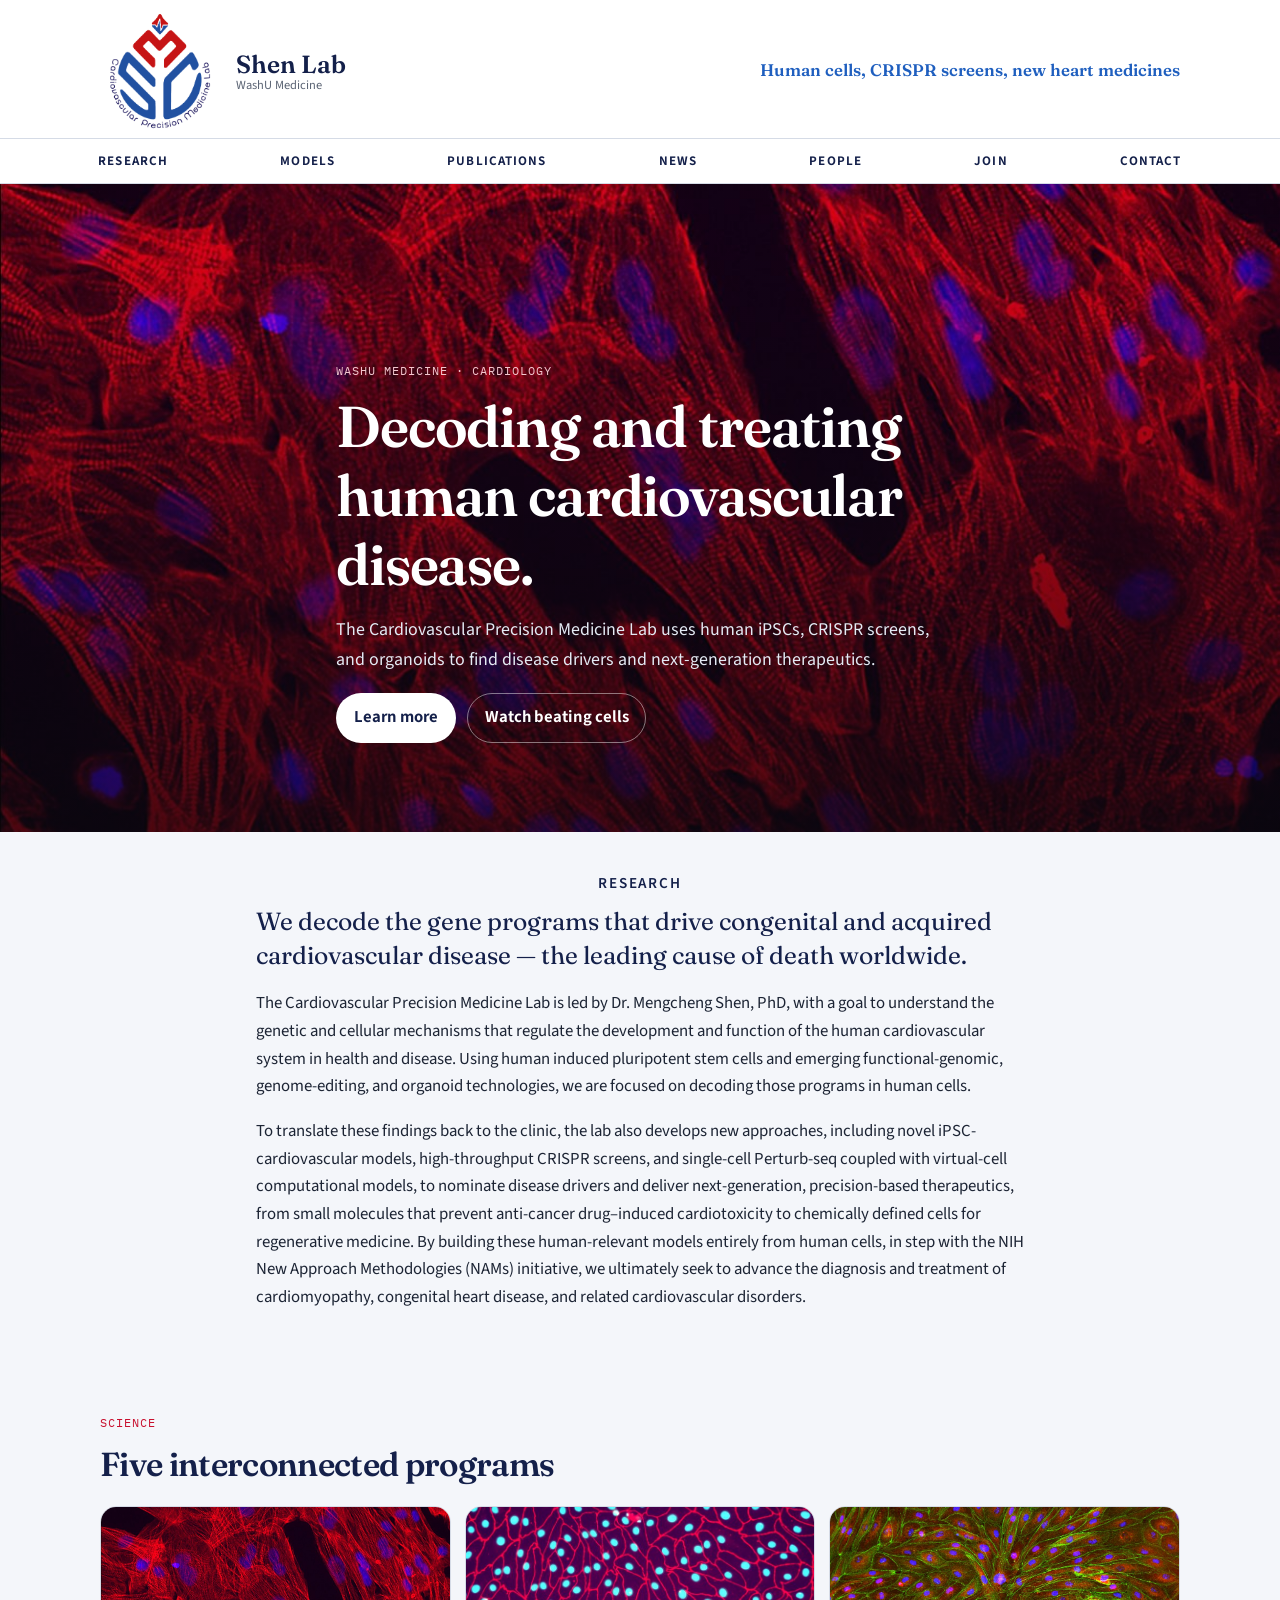
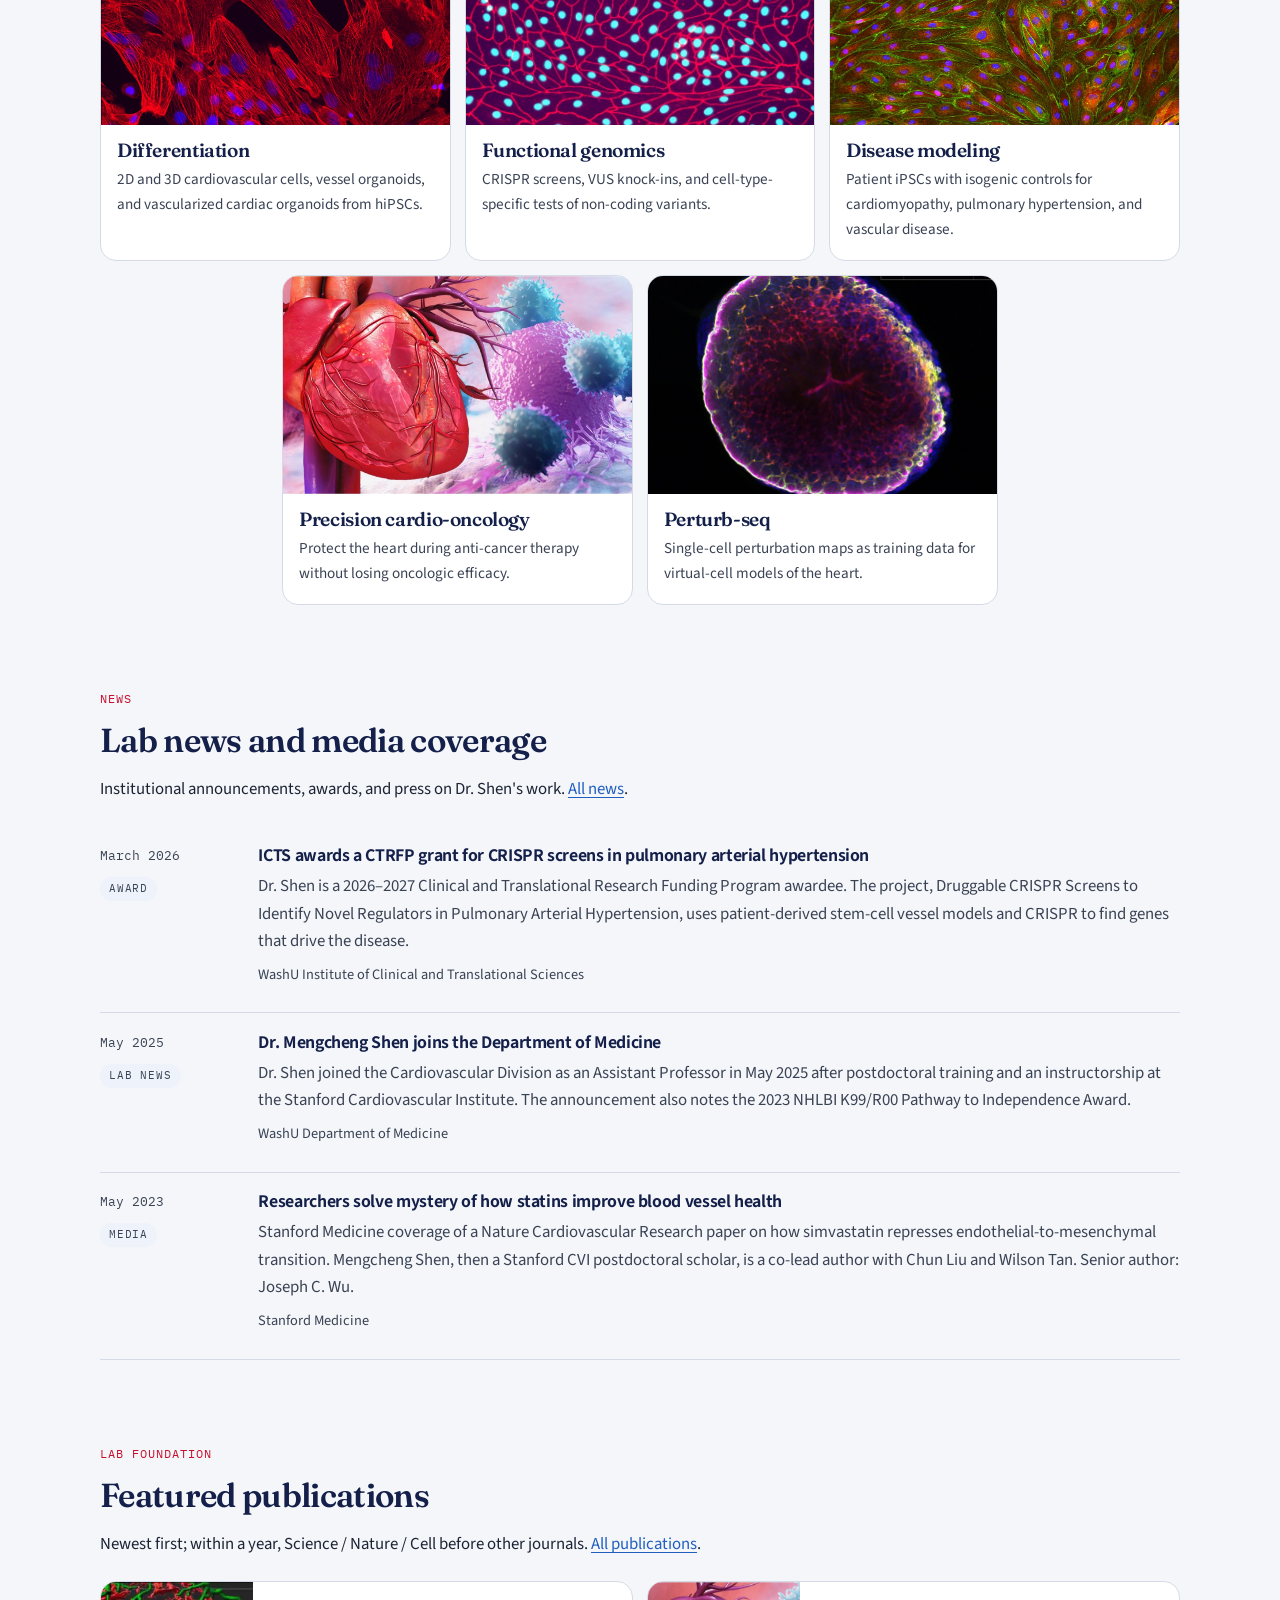
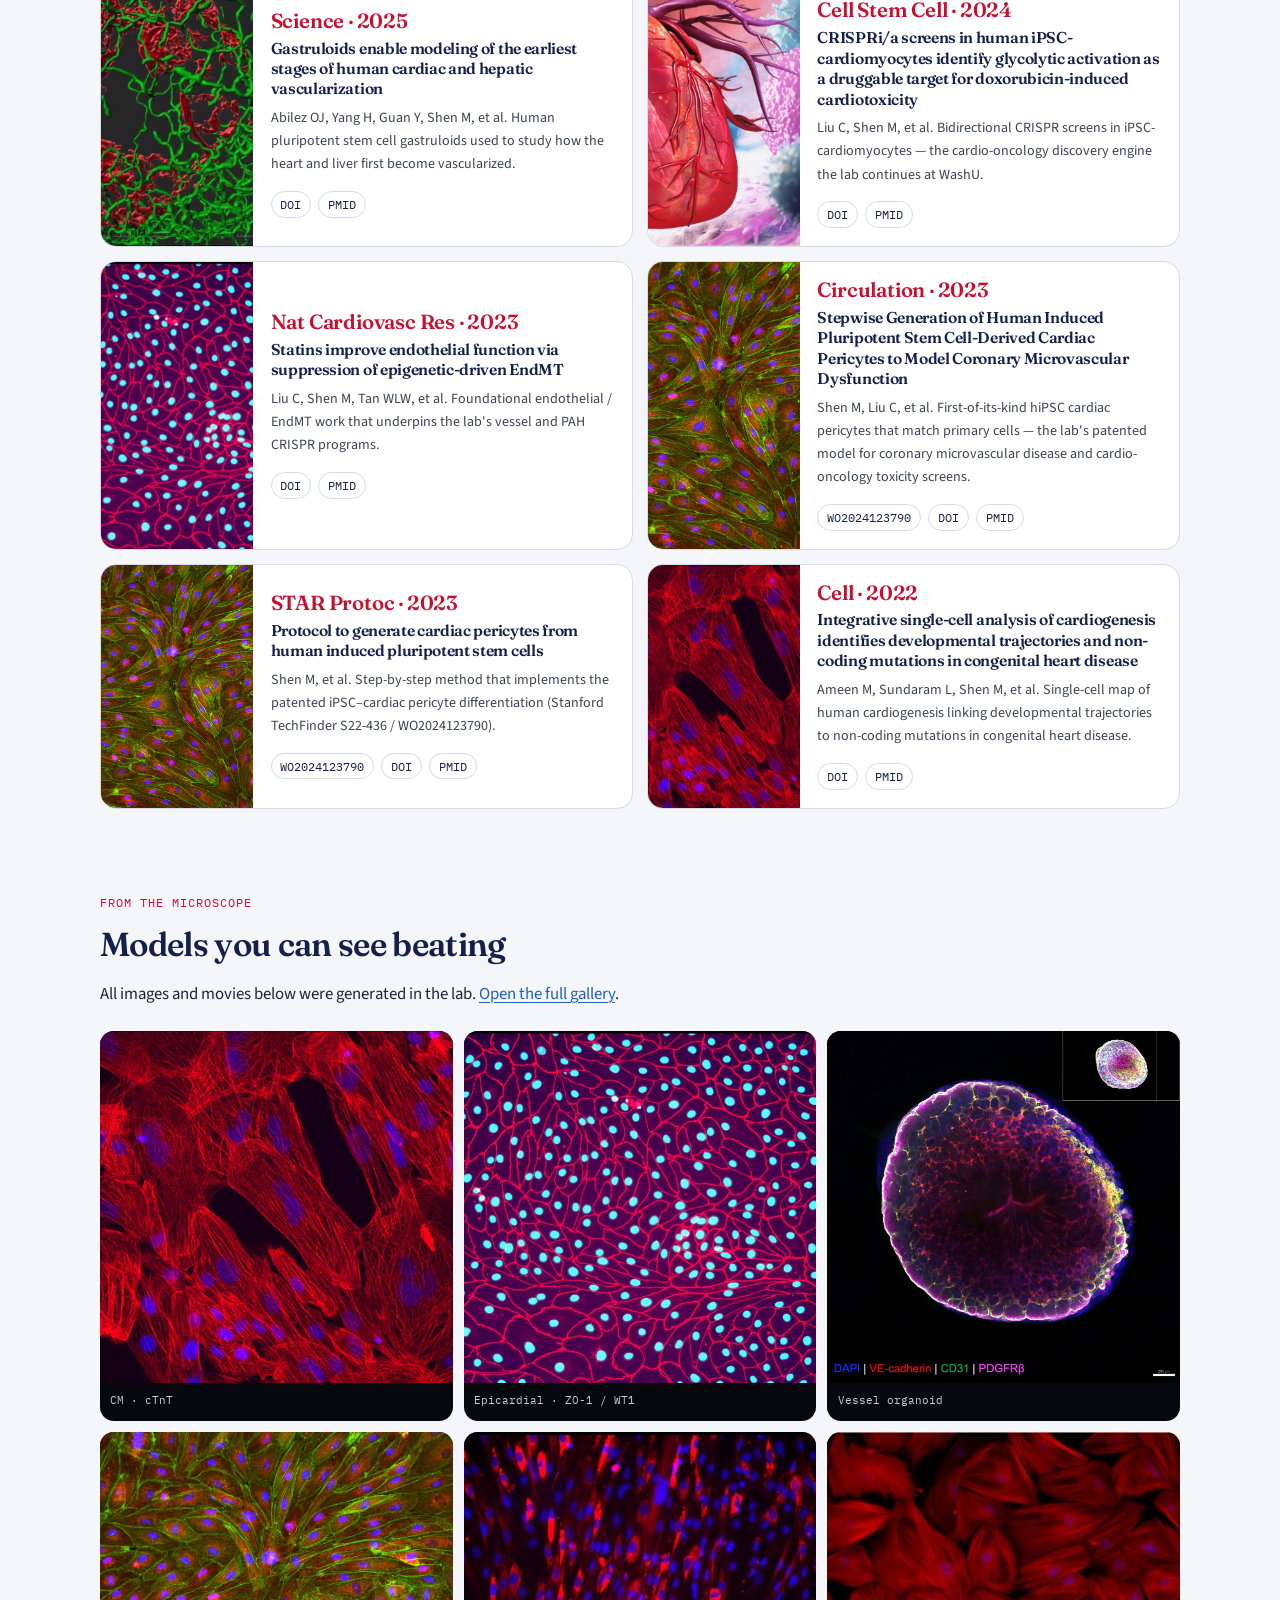
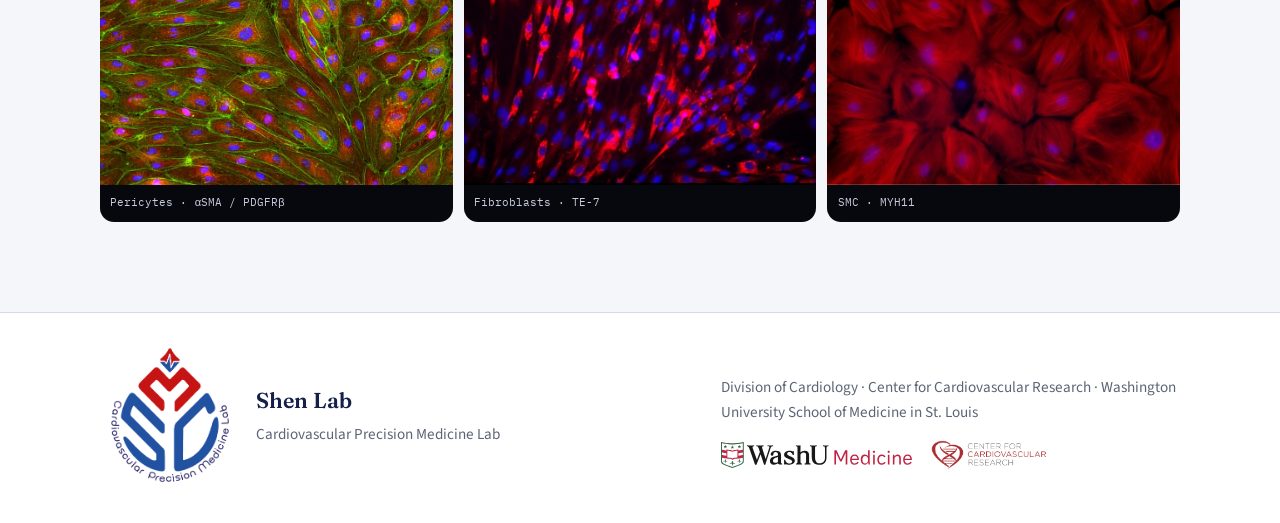
==== commit de50285e: "feat(home): sort featured papers by year, then journal tier Newest first; within a year prefer Scien" ====
--- a/index.html
+++ b/index.html
@@ -175,7 +175,7 @@
         <div class="section-head">
           <p class="kicker">Lab foundation</p>
           <h2>Featured publications</h2>
-          <p>Patented hiPSC cell platforms and lead CRISPR papers that define the lab. <a href="publications.html">All publications</a>.</p>
+          <p>Newest first; within a year, Science / Nature / Cell before other journals. <a href="publications.html">All publications</a>.</p>
         </div>
         <div class="featured-grid">
         <article class="pub pub-feature">
@@ -192,6 +192,54 @@
         </article>
         <article class="pub pub-feature">
           <figure class="pub-feature-media">
+            <img src="assets/img/cardio-oncology.jpg" alt="Cardio-oncology research illustration" width="1400" height="757" decoding="async" loading="lazy">
+          </figure>
+          <div class="pub-feature-body">
+            <p class="journal">Cell Stem Cell · 2024</p>
+            <h3>CRISPRi/a screens in human iPSC-cardiomyocytes identify glycolytic activation as a druggable target for doxorubicin-induced cardiotoxicity</h3>
+            <p>Liu C, Shen M, et al. Bidirectional CRISPR screens in iPSC-cardiomyocytes — the cardio-oncology discovery engine the lab continues at WashU.</p>
+            <div class="chips"><a class="chip" href="https://doi.org/10.1016/j.stem.2024.10.007">DOI</a><a class="chip" href="https://pubmed.ncbi.nlm.nih.gov/39515331/">PMID</a>
+            </div>
+          </div>
+        </article>
+        <article class="pub pub-feature">
+          <figure class="pub-feature-media">
+            <img src="assets/img/epicardial.jpg" alt="iPSC-epicardial cells stained for ZO-1 and WT1" width="727" height="702" decoding="async" loading="lazy">
+          </figure>
+          <div class="pub-feature-body">
+            <p class="journal">Nat Cardiovasc Res · 2023</p>
+            <h3>Statins improve endothelial function via suppression of epigenetic-driven EndMT</h3>
+            <p>Liu C, Shen M, Tan WLW, et al. Foundational endothelial / EndMT work that underpins the lab&#x27;s vessel and PAH CRISPR programs.</p>
+            <div class="chips"><a class="chip" href="https://doi.org/10.1038/s44161-023-00267-1">DOI</a><a class="chip" href="https://pubmed.ncbi.nlm.nih.gov/37693816/">PMID</a>
+            </div>
+          </div>
+        </article>
+        <article class="pub pub-feature">
+          <figure class="pub-feature-media">
+            <img src="assets/img/pericytes.jpg" alt="iPSC-derived cardiac pericytes" width="1080" height="808" decoding="async" loading="lazy">
+          </figure>
+          <div class="pub-feature-body">
+            <p class="journal">Circulation · 2023</p>
+            <h3>Stepwise Generation of Human Induced Pluripotent Stem Cell-Derived Cardiac Pericytes to Model Coronary Microvascular Dysfunction</h3>
+            <p>Shen M, Liu C, et al. First-of-its-kind hiPSC cardiac pericytes that match primary cells — the lab&#x27;s patented model for coronary microvascular disease and cardio-oncology toxicity screens.</p>
+            <div class="chips"><a class="chip" href="https://patentscope.wipo.int/search/en/detail.jsf?docId=WO2024123790">WO2024123790</a><a class="chip" href="https://doi.org/10.1161/CIRCULATIONAHA.122.061770">DOI</a><a class="chip" href="https://pubmed.ncbi.nlm.nih.gov/36745700/">PMID</a>
+            </div>
+          </div>
+        </article>
+        <article class="pub pub-feature">
+          <figure class="pub-feature-media">
+            <img src="assets/img/pericytes.jpg" alt="iPSC-derived cardiac pericytes for protocol" width="1080" height="808" decoding="async" loading="lazy">
+          </figure>
+          <div class="pub-feature-body">
+            <p class="journal">STAR Protoc · 2023</p>
+            <h3>Protocol to generate cardiac pericytes from human induced pluripotent stem cells</h3>
+            <p>Shen M, et al. Step-by-step method that implements the patented iPSC–cardiac pericyte differentiation (Stanford TechFinder S22-436 / WO2024123790).</p>
+            <div class="chips"><a class="chip" href="https://techfinder.stanford.edu/technology/method-generate-cardiac-pericytes-human-induced-pluripotent-stem-cells">WO2024123790</a><a class="chip" href="https://doi.org/10.1016/j.xpro.2023.102256">DOI</a><a class="chip" href="https://pubmed.ncbi.nlm.nih.gov/37119139/">PMID</a>
+            </div>
+          </div>
+        </article>
+        <article class="pub pub-feature">
+          <figure class="pub-feature-media">
             <img src="assets/img/cm-ctnt.jpg" alt="iPSC-cardiomyocytes stained for cardiac troponin T" width="1329" height="995" decoding="async" loading="lazy">
           </figure>
           <div class="pub-feature-body">
@@ -199,54 +247,6 @@
             <h3>Integrative single-cell analysis of cardiogenesis identifies developmental trajectories and non-coding mutations in congenital heart disease</h3>
             <p>Ameen M, Sundaram L, Shen M, et al. Single-cell map of human cardiogenesis linking developmental trajectories to non-coding mutations in congenital heart disease.</p>
             <div class="chips"><a class="chip" href="https://doi.org/10.1016/j.cell.2022.11.028">DOI</a><a class="chip" href="https://pubmed.ncbi.nlm.nih.gov/36563664/">PMID</a>
-            </div>
-          </div>
-        </article>
-        <article class="pub pub-feature">
-          <figure class="pub-feature-media">
-            <img src="assets/img/cardio-oncology.jpg" alt="Cardio-oncology research illustration" width="1400" height="757" decoding="async" loading="lazy">
-          </figure>
-          <div class="pub-feature-body">
-            <p class="journal">Cell Stem Cell · 2024</p>
-            <h3>CRISPRi/a screens in human iPSC-cardiomyocytes identify glycolytic activation as a druggable target for doxorubicin-induced cardiotoxicity</h3>
-            <p>Liu C, Shen M, et al. Bidirectional CRISPR screens in iPSC-cardiomyocytes — the cardio-oncology discovery engine the lab continues at WashU.</p>
-            <div class="chips"><a class="chip" href="https://doi.org/10.1016/j.stem.2024.10.007">DOI</a><a class="chip" href="https://pubmed.ncbi.nlm.nih.gov/39515331/">PMID</a>
-            </div>
-          </div>
-        </article>
-        <article class="pub pub-feature">
-          <figure class="pub-feature-media">
-            <img src="assets/img/epicardial.jpg" alt="iPSC-epicardial cells stained for ZO-1 and WT1" width="727" height="702" decoding="async" loading="lazy">
-          </figure>
-          <div class="pub-feature-body">
-            <p class="journal">Nat Cardiovasc Res · 2023</p>
-            <h3>Statins improve endothelial function via suppression of epigenetic-driven EndMT</h3>
-            <p>Liu C, Shen M, Tan WLW, et al. Foundational endothelial / EndMT work that underpins the lab&#x27;s vessel and PAH CRISPR programs.</p>
-            <div class="chips"><a class="chip" href="https://doi.org/10.1038/s44161-023-00267-1">DOI</a><a class="chip" href="https://pubmed.ncbi.nlm.nih.gov/37693816/">PMID</a>
-            </div>
-          </div>
-        </article>
-        <article class="pub pub-feature">
-          <figure class="pub-feature-media">
-            <img src="assets/img/pericytes.jpg" alt="iPSC-derived cardiac pericytes" width="1080" height="808" decoding="async" loading="lazy">
-          </figure>
-          <div class="pub-feature-body">
-            <p class="journal">Circulation · 2023</p>
-            <h3>Stepwise Generation of Human Induced Pluripotent Stem Cell-Derived Cardiac Pericytes to Model Coronary Microvascular Dysfunction</h3>
-            <p>Shen M, Liu C, et al. First-of-its-kind hiPSC cardiac pericytes that match primary cells — the lab&#x27;s patented model for coronary microvascular disease and cardio-oncology toxicity screens.</p>
-            <div class="chips"><a class="chip" href="https://patentscope.wipo.int/search/en/detail.jsf?docId=WO2024123790">WO2024123790</a><a class="chip" href="https://doi.org/10.1161/CIRCULATIONAHA.122.061770">DOI</a><a class="chip" href="https://pubmed.ncbi.nlm.nih.gov/36745700/">PMID</a>
-            </div>
-          </div>
-        </article>
-        <article class="pub pub-feature">
-          <figure class="pub-feature-media">
-            <img src="assets/img/pericytes.jpg" alt="iPSC-derived cardiac pericytes for protocol" width="1080" height="808" decoding="async" loading="lazy">
-          </figure>
-          <div class="pub-feature-body">
-            <p class="journal">STAR Protoc · 2023</p>
-            <h3>Protocol to generate cardiac pericytes from human induced pluripotent stem cells</h3>
-            <p>Shen M, et al. Step-by-step method that implements the patented iPSC–cardiac pericyte differentiation (Stanford TechFinder S22-436 / WO2024123790).</p>
-            <div class="chips"><a class="chip" href="https://techfinder.stanford.edu/technology/method-generate-cardiac-pericytes-human-induced-pluripotent-stem-cells">WO2024123790</a><a class="chip" href="https://doi.org/10.1016/j.xpro.2023.102256">DOI</a><a class="chip" href="https://pubmed.ncbi.nlm.nih.gov/37119139/">PMID</a>
             </div>
           </div>
         </article>
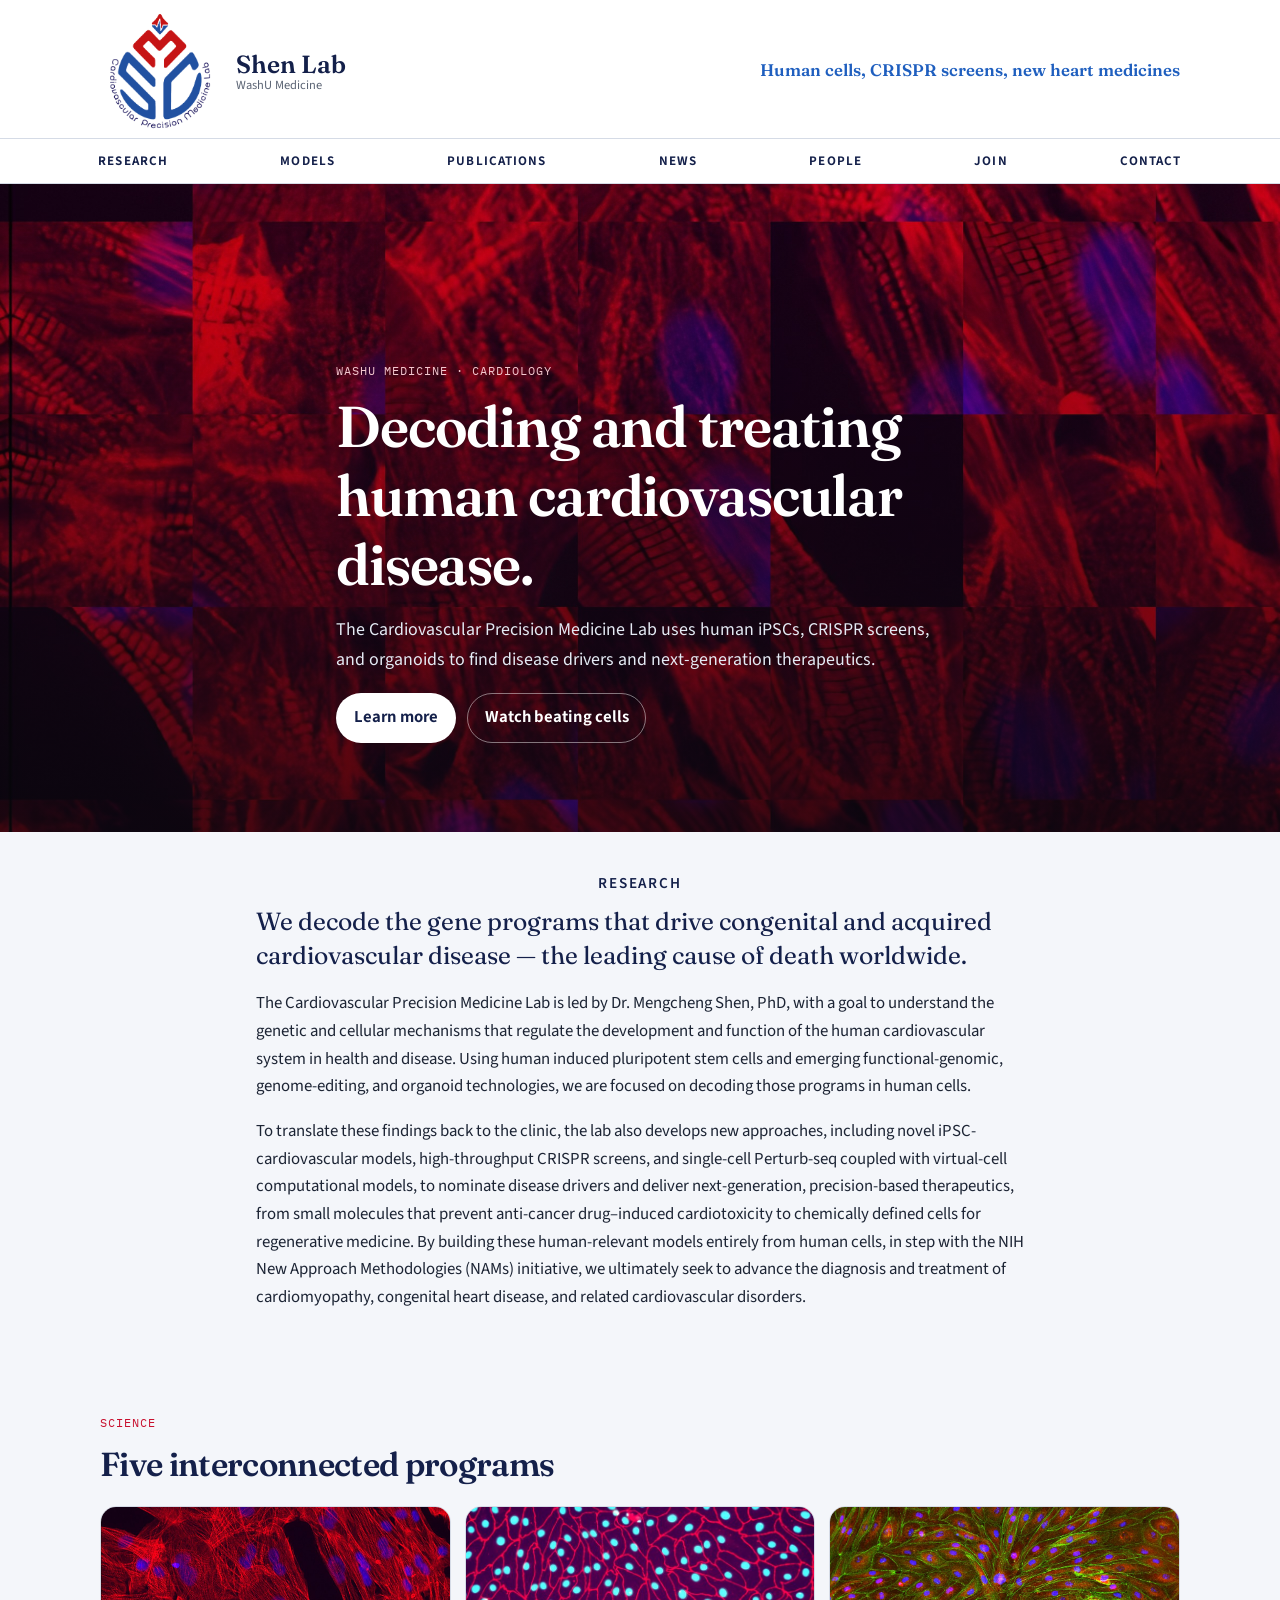
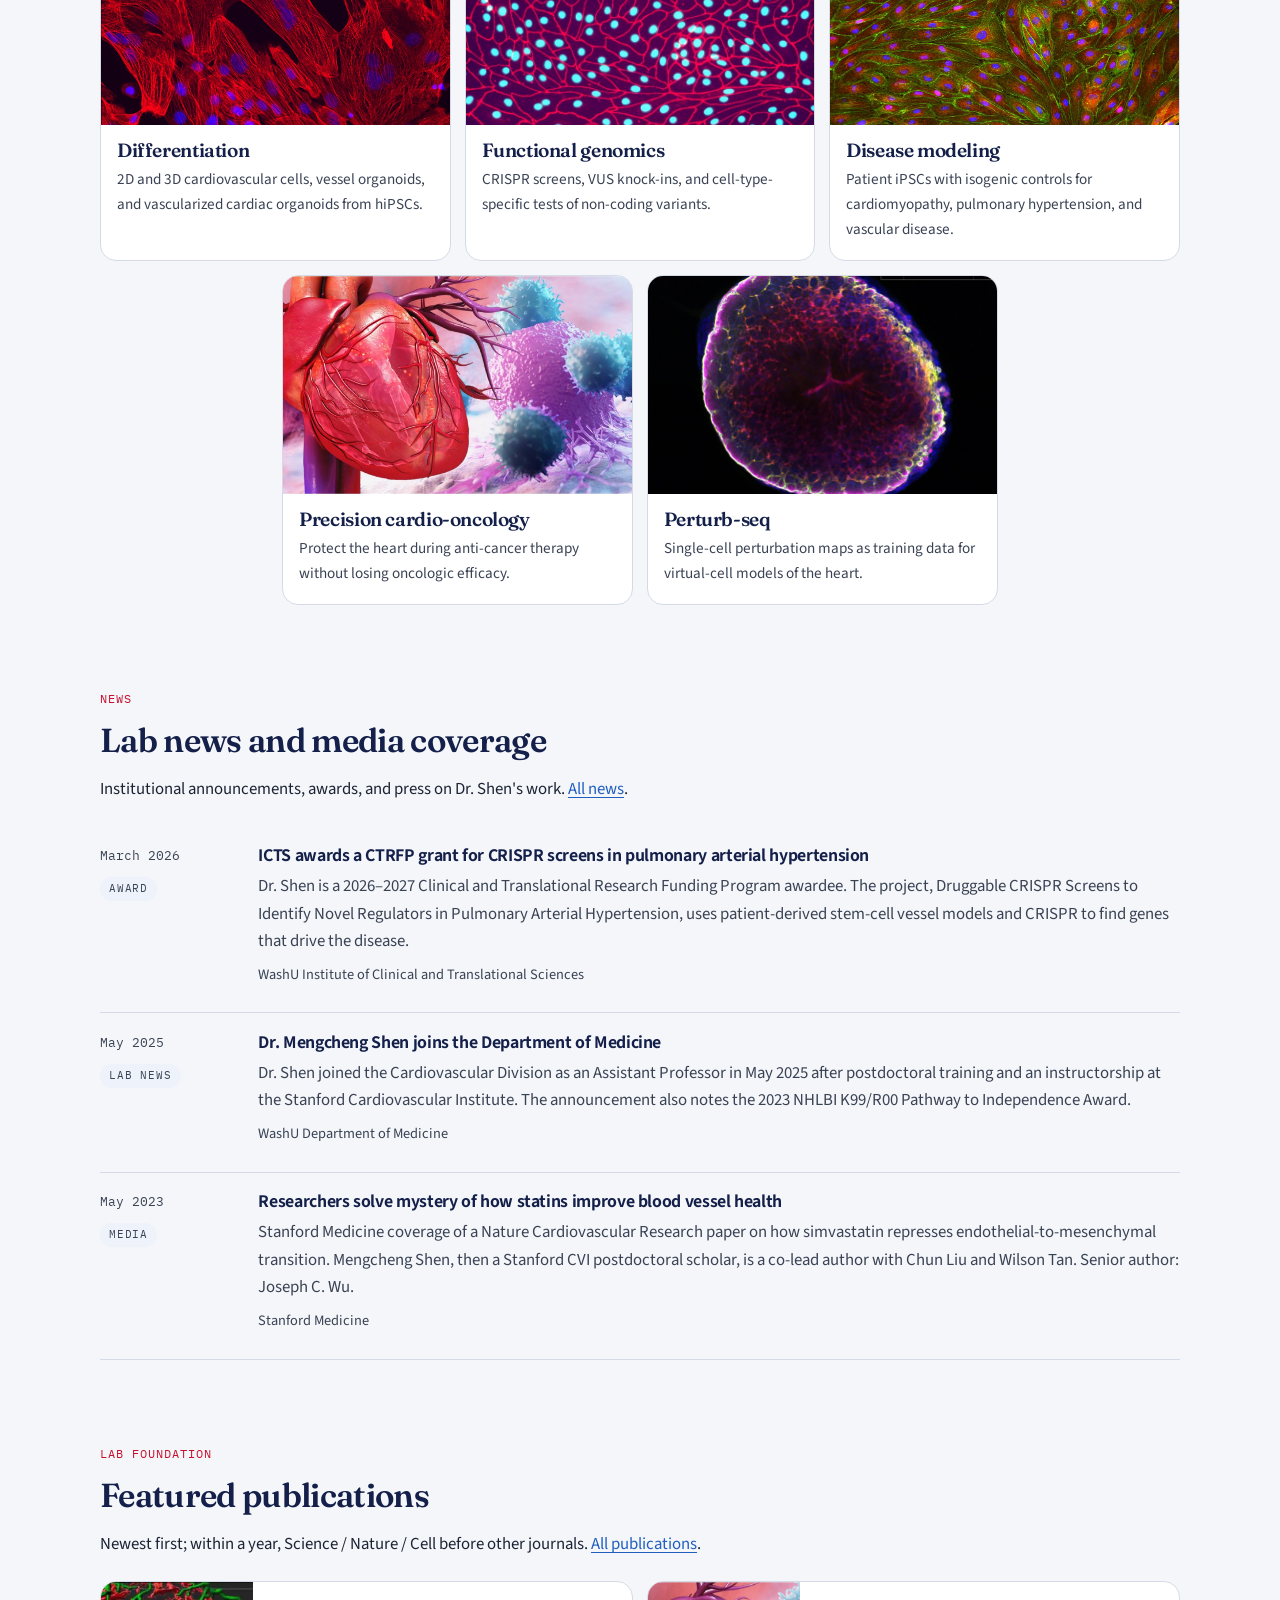
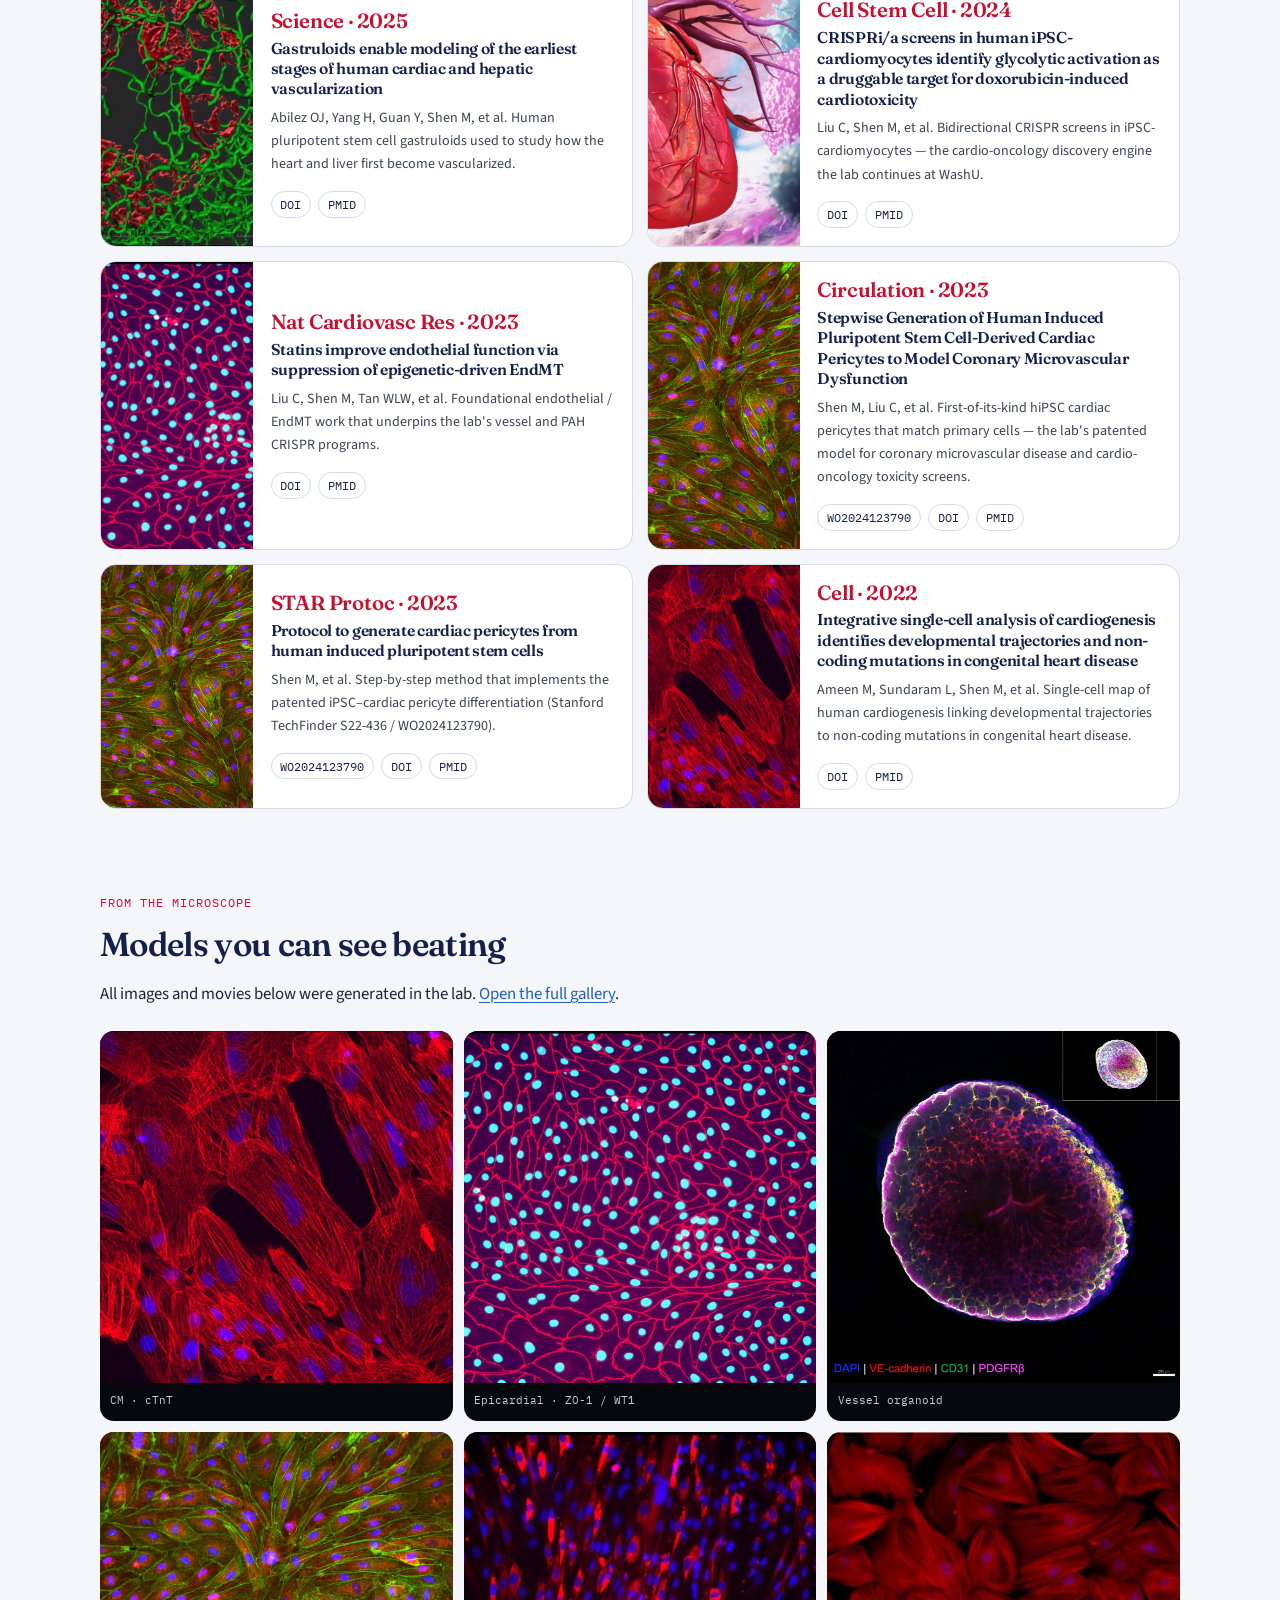
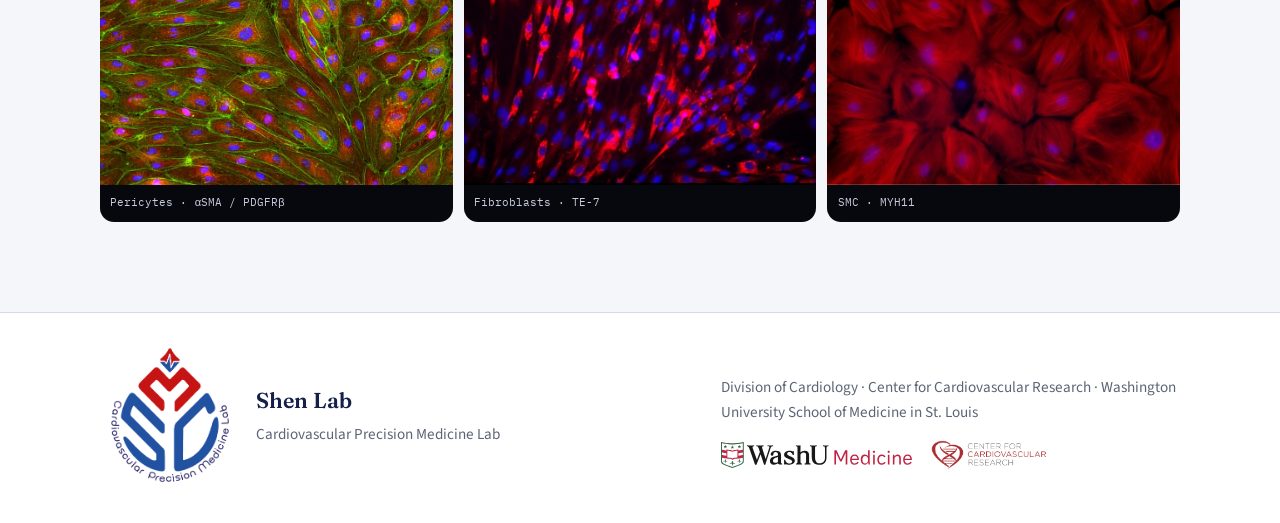
==== commit e86afe48: "feat(assets): ship 2K Real-ESRGAN banner crops for science mastheads Faithful upscales only (no gene" ====
--- a/index.html
+++ b/index.html
@@ -54,7 +54,7 @@
   <main id="content">
 
     <section class="hero-bleed">
-      <img src="assets/img/cm-ctnt.jpg" alt="iPSC-cardiomyocytes stained for cardiac troponin T" fetchpriority="high" width="1329" height="995" decoding="async">
+      <img src="assets/img/banners/banner-home.jpg" alt="iPSC-cardiomyocytes stained for cardiac troponin T" fetchpriority="high" width="2560" height="1440" decoding="async">
       <div class="hero-copy">
         <p class="kicker">WashU Medicine · Cardiology</p>
         <h1>Decoding and treating human cardiovascular disease.</h1>
--- a/css/site.css
+++ b/css/site.css
@@ -1211,36 +1211,37 @@
 }
 
 .mast-research {
-  background-image: url("../assets/img/cm-ctnt.jpg");
+  background-image: url("../assets/img/banners/banner-research.jpg");
 }
 
 .mast-models {
-  background-image: url("../assets/img/vessel-organoid.jpg");
+  background-image: url("../assets/img/banners/banner-models.jpg");
 }
 
 .mast-people {
-  background-image: url("../assets/img/lab-space.jpg");
+  /* Interim: upscaled lab photo until cartoon team banner lands. */
+  background-image: url("../assets/img/banners/banner-people-interim.jpg");
 }
 
 .mast-join {
-  background-image: url("../assets/img/tissue-culture.jpg");
+  background-image: url("../assets/img/banners/banner-join.jpg");
 }
 
 .mast-contact {
-  /* Dark fluorescence field — avoid annotated paper figures behind white type. */
-  background-image: url("../assets/img/smc-myh11.jpg");
+  background-image: url("../assets/img/banners/banner-contact.jpg");
 }
 
 .mast-pubs {
-  background-image: url("../assets/img/pericytes.jpg");
+  background-image: url("../assets/img/banners/banner-pubs.jpg");
 }
 
 .mast-news {
-  background-image: url("../assets/img/lab-space.jpg");
+  /* Interim unique placeholder until Firefly news illustration lands. */
+  background-image: url("../assets/img/banners/banner-pubs.jpg");
 }
 
 .mast-404 {
-  background-image: url("../assets/img/epicardial.jpg");
+  background-image: url("../assets/img/banners/banner-404.jpg");
 }
 
 .news-list {
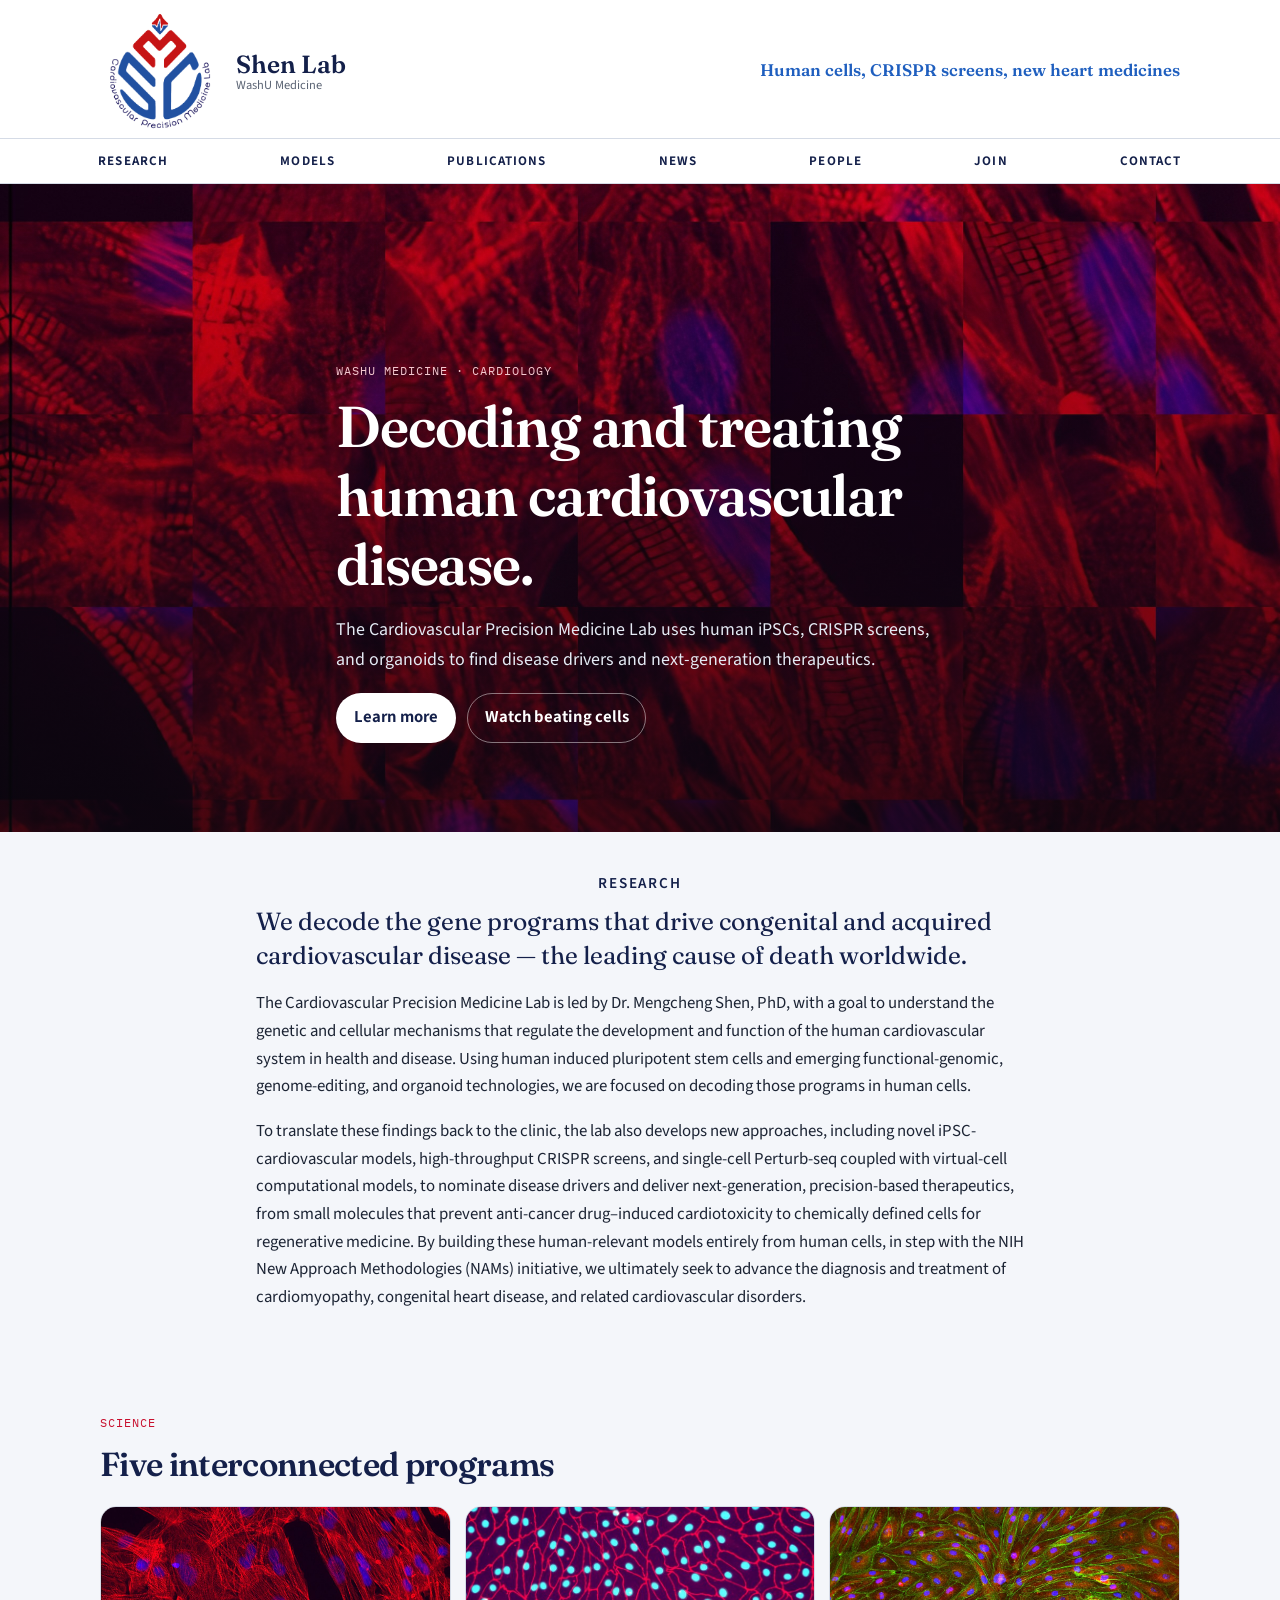
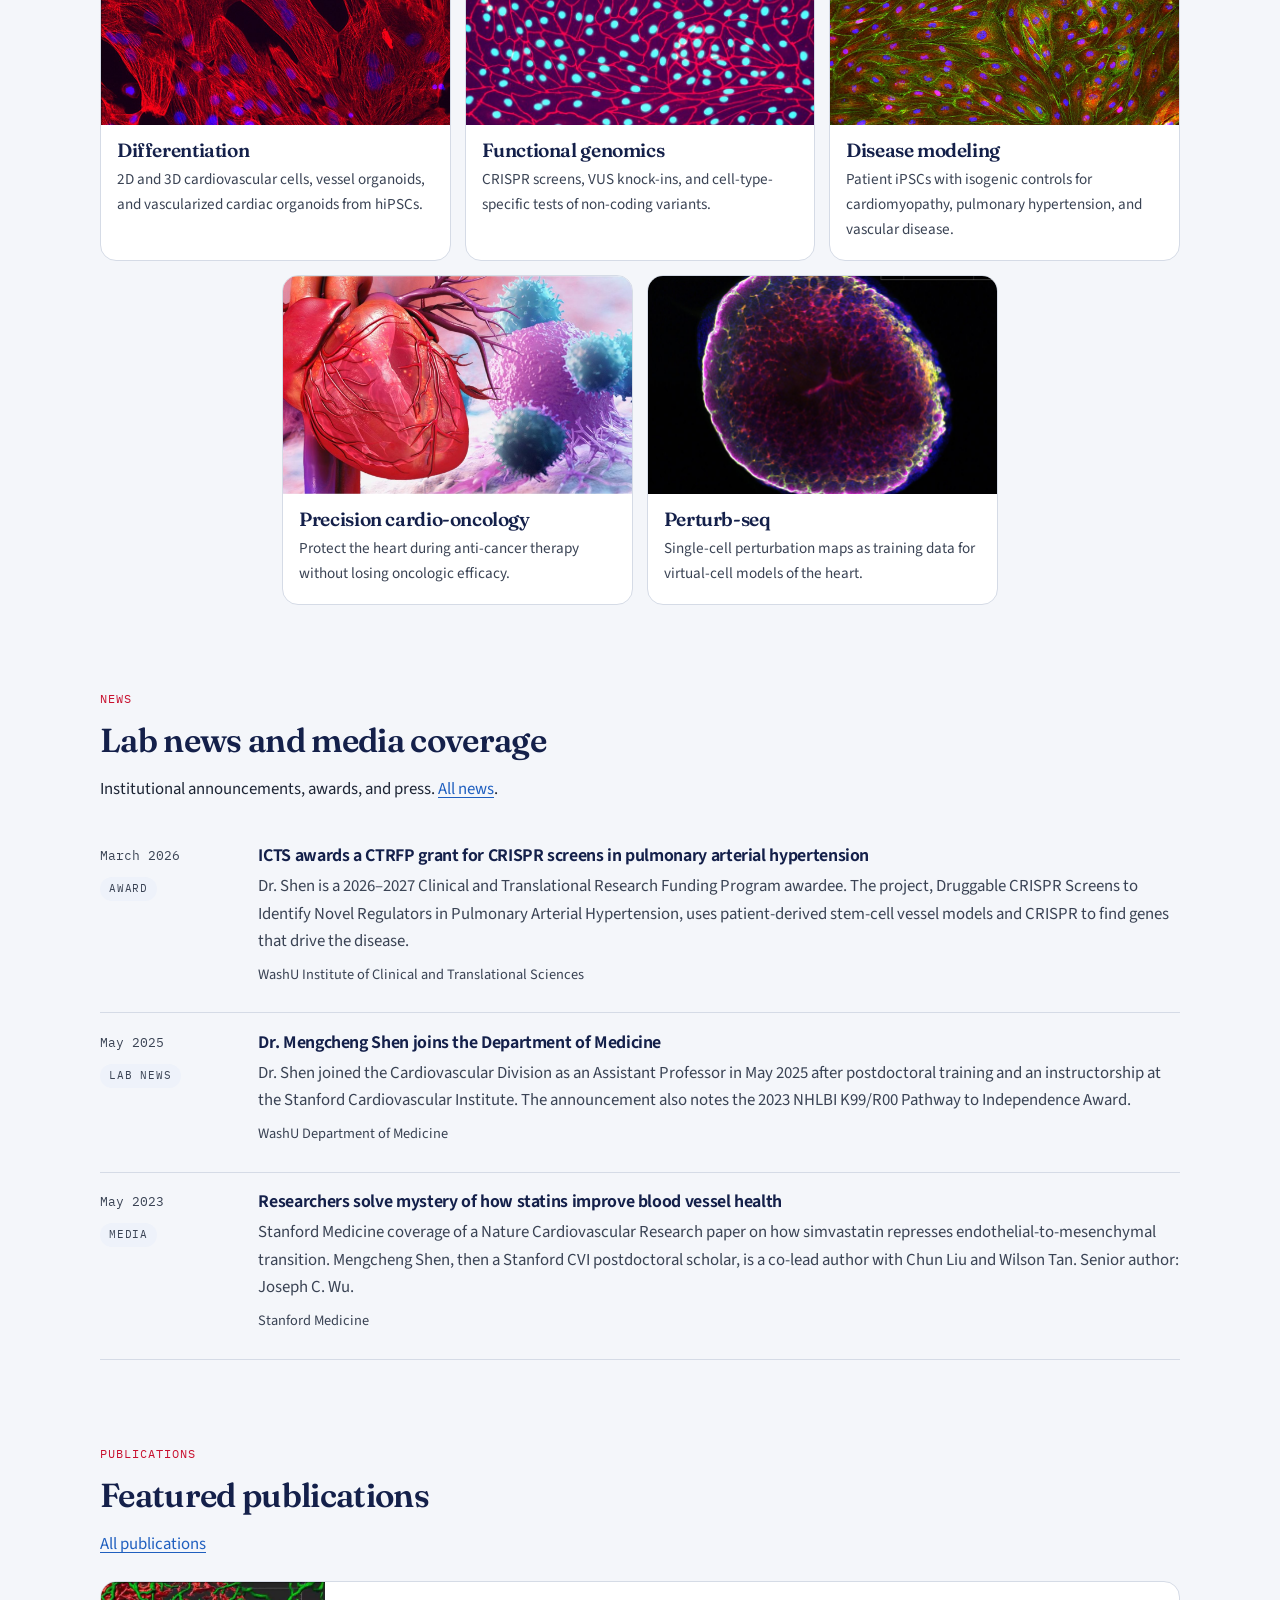
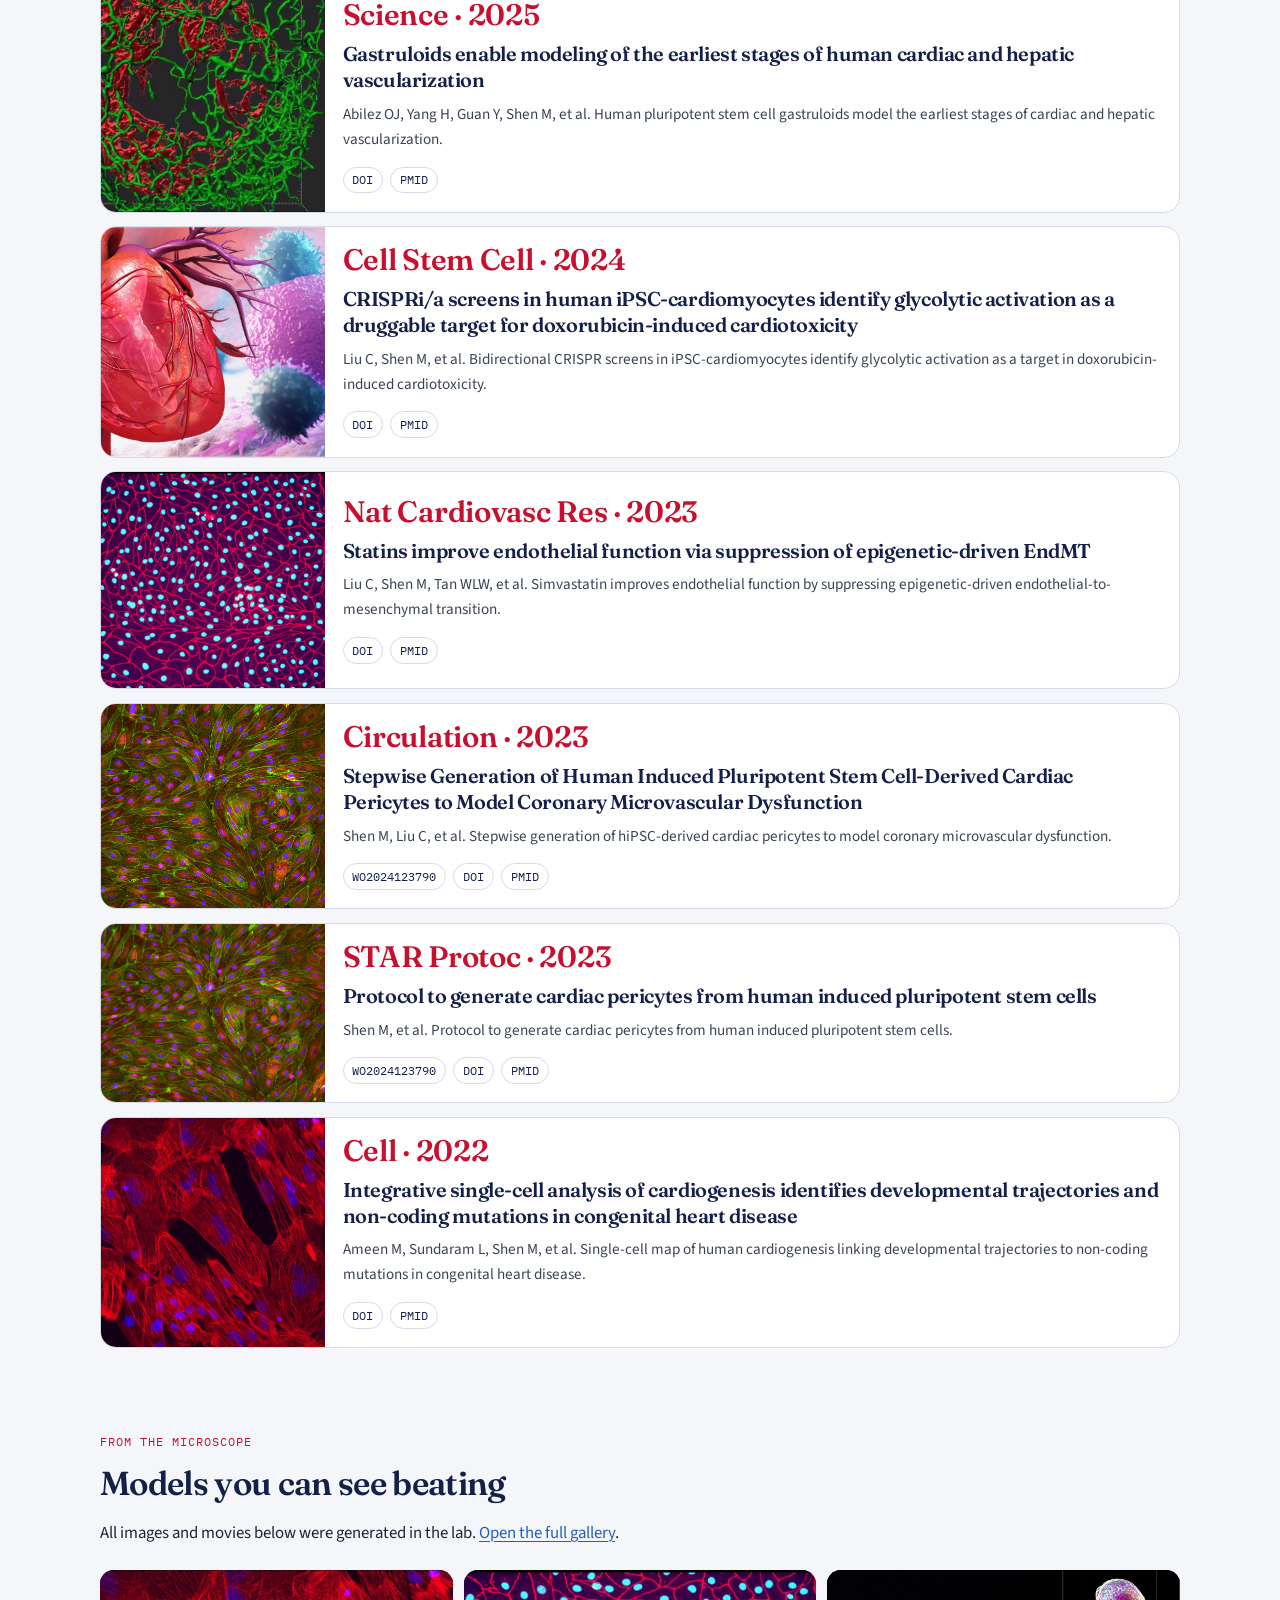
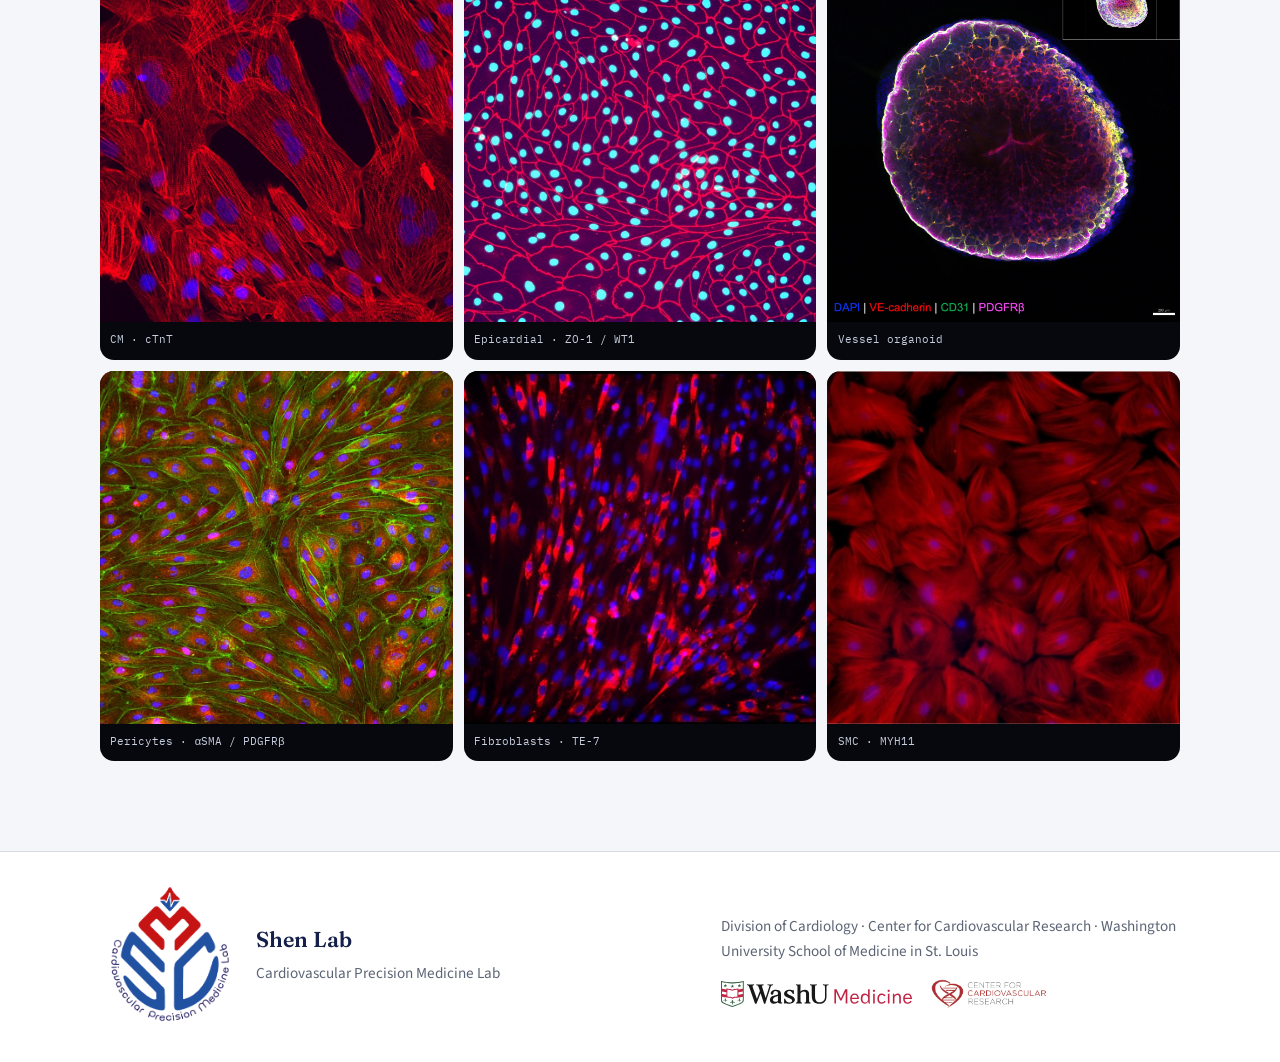
==== commit f8d06fba: "fix(copy): one-column featured pubs and scrub public meta text Restore single-column featured layout" ====
--- a/index.html
+++ b/index.html
@@ -129,7 +129,7 @@
         <div class="section-head">
           <p class="kicker">News</p>
           <h2>Lab news and media coverage</h2>
-          <p>Institutional announcements, awards, and press on Dr. Shen's work. <a href="news.html">All news</a>.</p>
+          <p>Institutional announcements, awards, and press. <a href="news.html">All news</a>.</p>
         </div>
         <div class="news-list">
         <article class="news-item">
@@ -173,9 +173,9 @@
     <section>
       <div class="wrap">
         <div class="section-head">
-          <p class="kicker">Lab foundation</p>
+          <p class="kicker">Publications</p>
           <h2>Featured publications</h2>
-          <p>Newest first; within a year, Science / Nature / Cell before other journals. <a href="publications.html">All publications</a>.</p>
+          <p><a href="publications.html">All publications</a></p>
         </div>
         <div class="featured-grid">
         <article class="pub pub-feature">
@@ -185,7 +185,7 @@
           <div class="pub-feature-body">
             <p class="journal">Science · 2025</p>
             <h3>Gastruloids enable modeling of the earliest stages of human cardiac and hepatic vascularization</h3>
-            <p>Abilez OJ, Yang H, Guan Y, Shen M, et al. Human pluripotent stem cell gastruloids used to study how the heart and liver first become vascularized.</p>
+            <p>Abilez OJ, Yang H, Guan Y, Shen M, et al. Human pluripotent stem cell gastruloids model the earliest stages of cardiac and hepatic vascularization.</p>
             <div class="chips"><a class="chip" href="https://doi.org/10.1126/science.adu9375">DOI</a><a class="chip" href="https://pubmed.ncbi.nlm.nih.gov/40472086/">PMID</a>
             </div>
           </div>
@@ -197,7 +197,7 @@
           <div class="pub-feature-body">
             <p class="journal">Cell Stem Cell · 2024</p>
             <h3>CRISPRi/a screens in human iPSC-cardiomyocytes identify glycolytic activation as a druggable target for doxorubicin-induced cardiotoxicity</h3>
-            <p>Liu C, Shen M, et al. Bidirectional CRISPR screens in iPSC-cardiomyocytes — the cardio-oncology discovery engine the lab continues at WashU.</p>
+            <p>Liu C, Shen M, et al. Bidirectional CRISPR screens in iPSC-cardiomyocytes identify glycolytic activation as a target in doxorubicin-induced cardiotoxicity.</p>
             <div class="chips"><a class="chip" href="https://doi.org/10.1016/j.stem.2024.10.007">DOI</a><a class="chip" href="https://pubmed.ncbi.nlm.nih.gov/39515331/">PMID</a>
             </div>
           </div>
@@ -209,7 +209,7 @@
           <div class="pub-feature-body">
             <p class="journal">Nat Cardiovasc Res · 2023</p>
             <h3>Statins improve endothelial function via suppression of epigenetic-driven EndMT</h3>
-            <p>Liu C, Shen M, Tan WLW, et al. Foundational endothelial / EndMT work that underpins the lab&#x27;s vessel and PAH CRISPR programs.</p>
+            <p>Liu C, Shen M, Tan WLW, et al. Simvastatin improves endothelial function by suppressing epigenetic-driven endothelial-to-mesenchymal transition.</p>
             <div class="chips"><a class="chip" href="https://doi.org/10.1038/s44161-023-00267-1">DOI</a><a class="chip" href="https://pubmed.ncbi.nlm.nih.gov/37693816/">PMID</a>
             </div>
           </div>
@@ -221,7 +221,7 @@
           <div class="pub-feature-body">
             <p class="journal">Circulation · 2023</p>
             <h3>Stepwise Generation of Human Induced Pluripotent Stem Cell-Derived Cardiac Pericytes to Model Coronary Microvascular Dysfunction</h3>
-            <p>Shen M, Liu C, et al. First-of-its-kind hiPSC cardiac pericytes that match primary cells — the lab&#x27;s patented model for coronary microvascular disease and cardio-oncology toxicity screens.</p>
+            <p>Shen M, Liu C, et al. Stepwise generation of hiPSC-derived cardiac pericytes to model coronary microvascular dysfunction.</p>
             <div class="chips"><a class="chip" href="https://patentscope.wipo.int/search/en/detail.jsf?docId=WO2024123790">WO2024123790</a><a class="chip" href="https://doi.org/10.1161/CIRCULATIONAHA.122.061770">DOI</a><a class="chip" href="https://pubmed.ncbi.nlm.nih.gov/36745700/">PMID</a>
             </div>
           </div>
@@ -233,7 +233,7 @@
           <div class="pub-feature-body">
             <p class="journal">STAR Protoc · 2023</p>
             <h3>Protocol to generate cardiac pericytes from human induced pluripotent stem cells</h3>
-            <p>Shen M, et al. Step-by-step method that implements the patented iPSC–cardiac pericyte differentiation (Stanford TechFinder S22-436 / WO2024123790).</p>
+            <p>Shen M, et al. Protocol to generate cardiac pericytes from human induced pluripotent stem cells.</p>
             <div class="chips"><a class="chip" href="https://techfinder.stanford.edu/technology/method-generate-cardiac-pericytes-human-induced-pluripotent-stem-cells">WO2024123790</a><a class="chip" href="https://doi.org/10.1016/j.xpro.2023.102256">DOI</a><a class="chip" href="https://pubmed.ncbi.nlm.nih.gov/37119139/">PMID</a>
             </div>
           </div>
--- a/css/site.css
+++ b/css/site.css
@@ -1113,17 +1113,17 @@
 /* Homepage featured papers: stacked lead cards in a responsive grid. */
 .featured-grid {
   display: grid;
-  grid-template-columns: repeat(2, minmax(0, 1fr));
+  grid-template-columns: 1fr;
   gap: 0.85rem;
 }
 
 .pub-feature {
   display: grid;
-  grid-template-columns: minmax(0, 9.5rem) minmax(0, 1fr);
+  grid-template-columns: minmax(0, 14rem) minmax(0, 1fr);
   gap: 0;
   padding: 0;
   overflow: hidden;
-  height: 100%;
+  height: auto;
 }
 
 .pub-feature-media {
@@ -1158,23 +1158,23 @@
 
 .pub-feature .journal {
   font-family: Fraunces, Georgia, serif;
-  font-size: clamp(1.05rem, 1.6vw, 1.35rem);
+  font-size: clamp(1.35rem, 2.4vw, 1.85rem);
   font-weight: 600;
   letter-spacing: -0.01em;
   text-transform: none;
   color: var(--red);
-  margin: 0 0 0.4rem;
+  margin: 0 0 0.55rem;
   line-height: 1.15;
 }
 
 .pub-feature h3 {
-  font-size: 0.98rem;
-  margin: 0 0 0.45rem;
+  font-size: clamp(1.05rem, 1.6vw, 1.25rem);
+  margin: 0 0 0.55rem;
   line-height: 1.3;
 }
 
 .pub-feature p {
-  font-size: 0.88rem;
+  font-size: 0.95rem;
 }
 
 .pub-feature .chips {
@@ -1219,8 +1219,7 @@
 }
 
 .mast-people {
-  /* Interim: upscaled lab photo until cartoon team banner lands. */
-  background-image: url("../assets/img/banners/banner-people-interim.jpg");
+  background-image: url("../assets/img/banners/banner-people.jpg");
 }
 
 .mast-join {
@@ -1236,8 +1235,7 @@
 }
 
 .mast-news {
-  /* Interim unique placeholder until Firefly news illustration lands. */
-  background-image: url("../assets/img/banners/banner-pubs.jpg");
+  background-image: url("../assets/img/banners/banner-news.jpg");
 }
 
 .mast-404 {
@@ -1638,10 +1636,6 @@
   .pub-feature-media {
     aspect-ratio: 16 / 9;
     max-height: 12rem;
-  }
-
-  .featured-grid {
-    grid-template-columns: 1fr;
   }
 
   .pub-row {
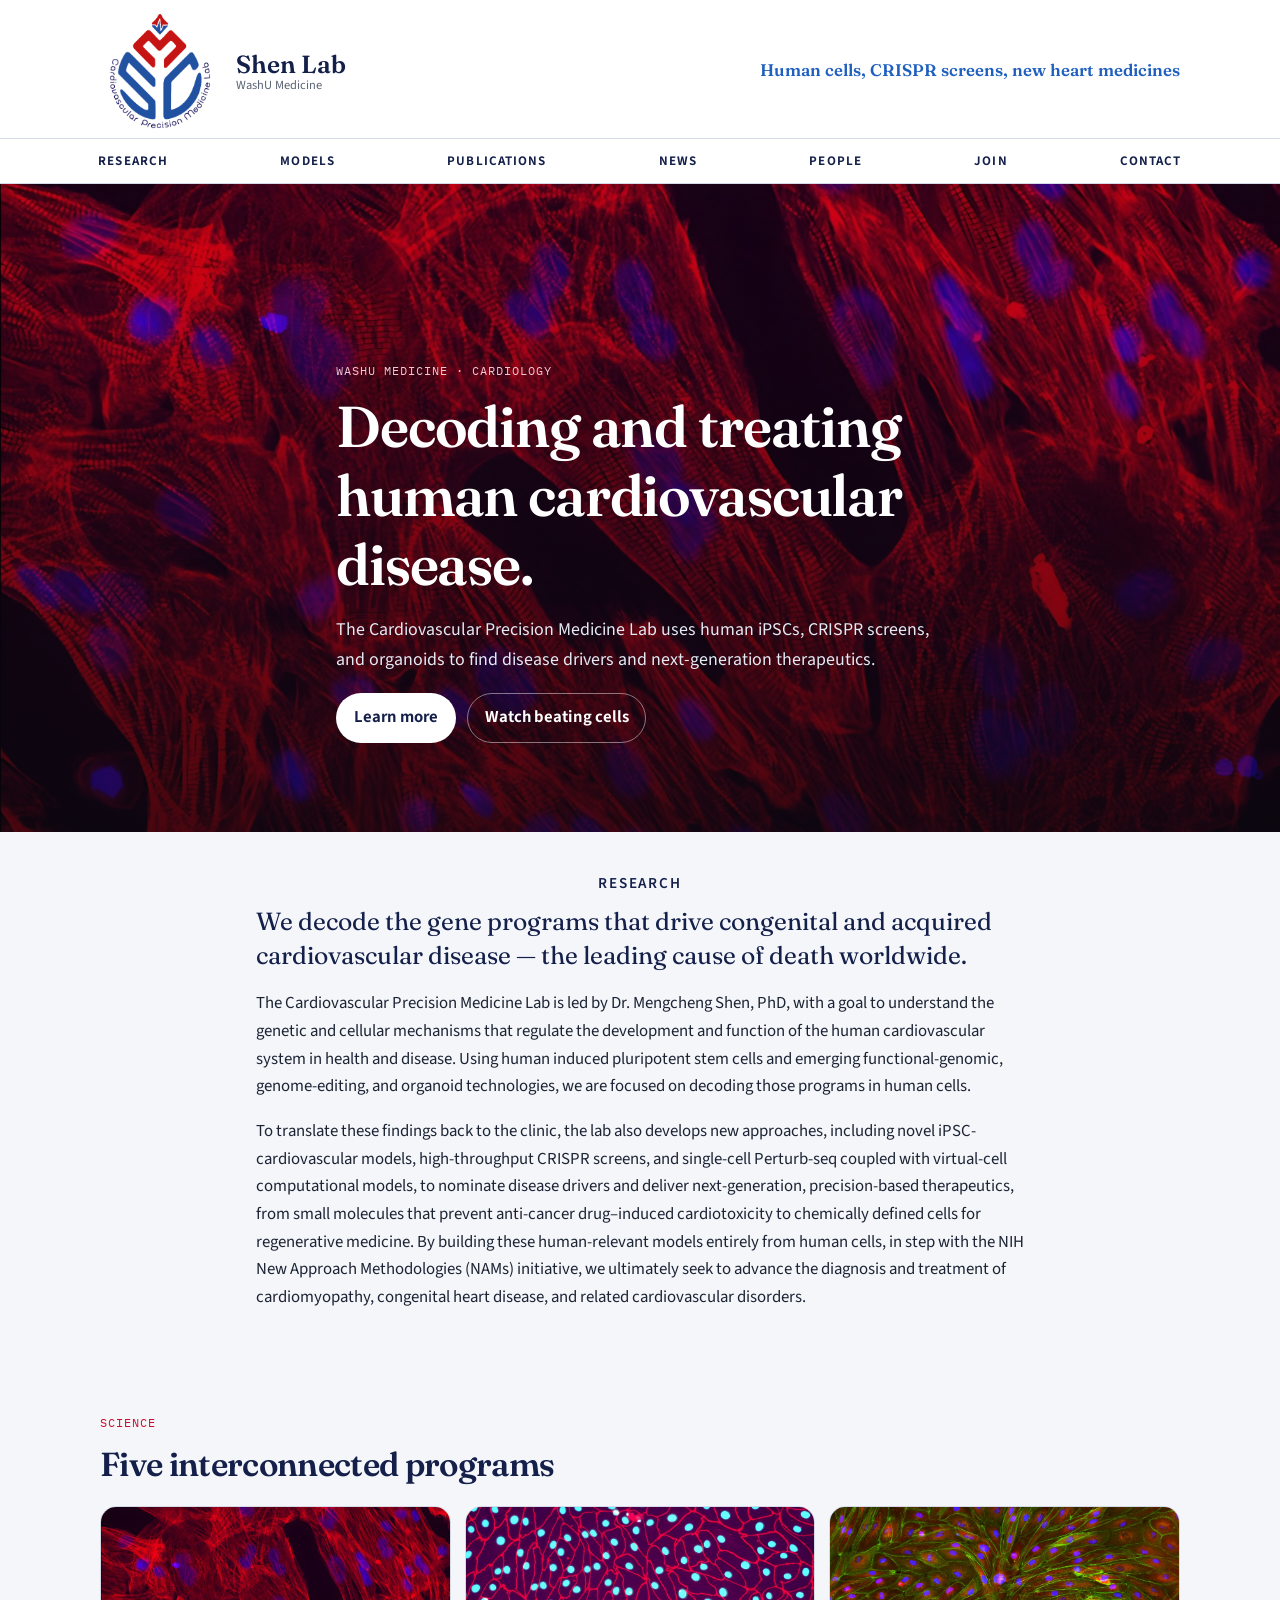
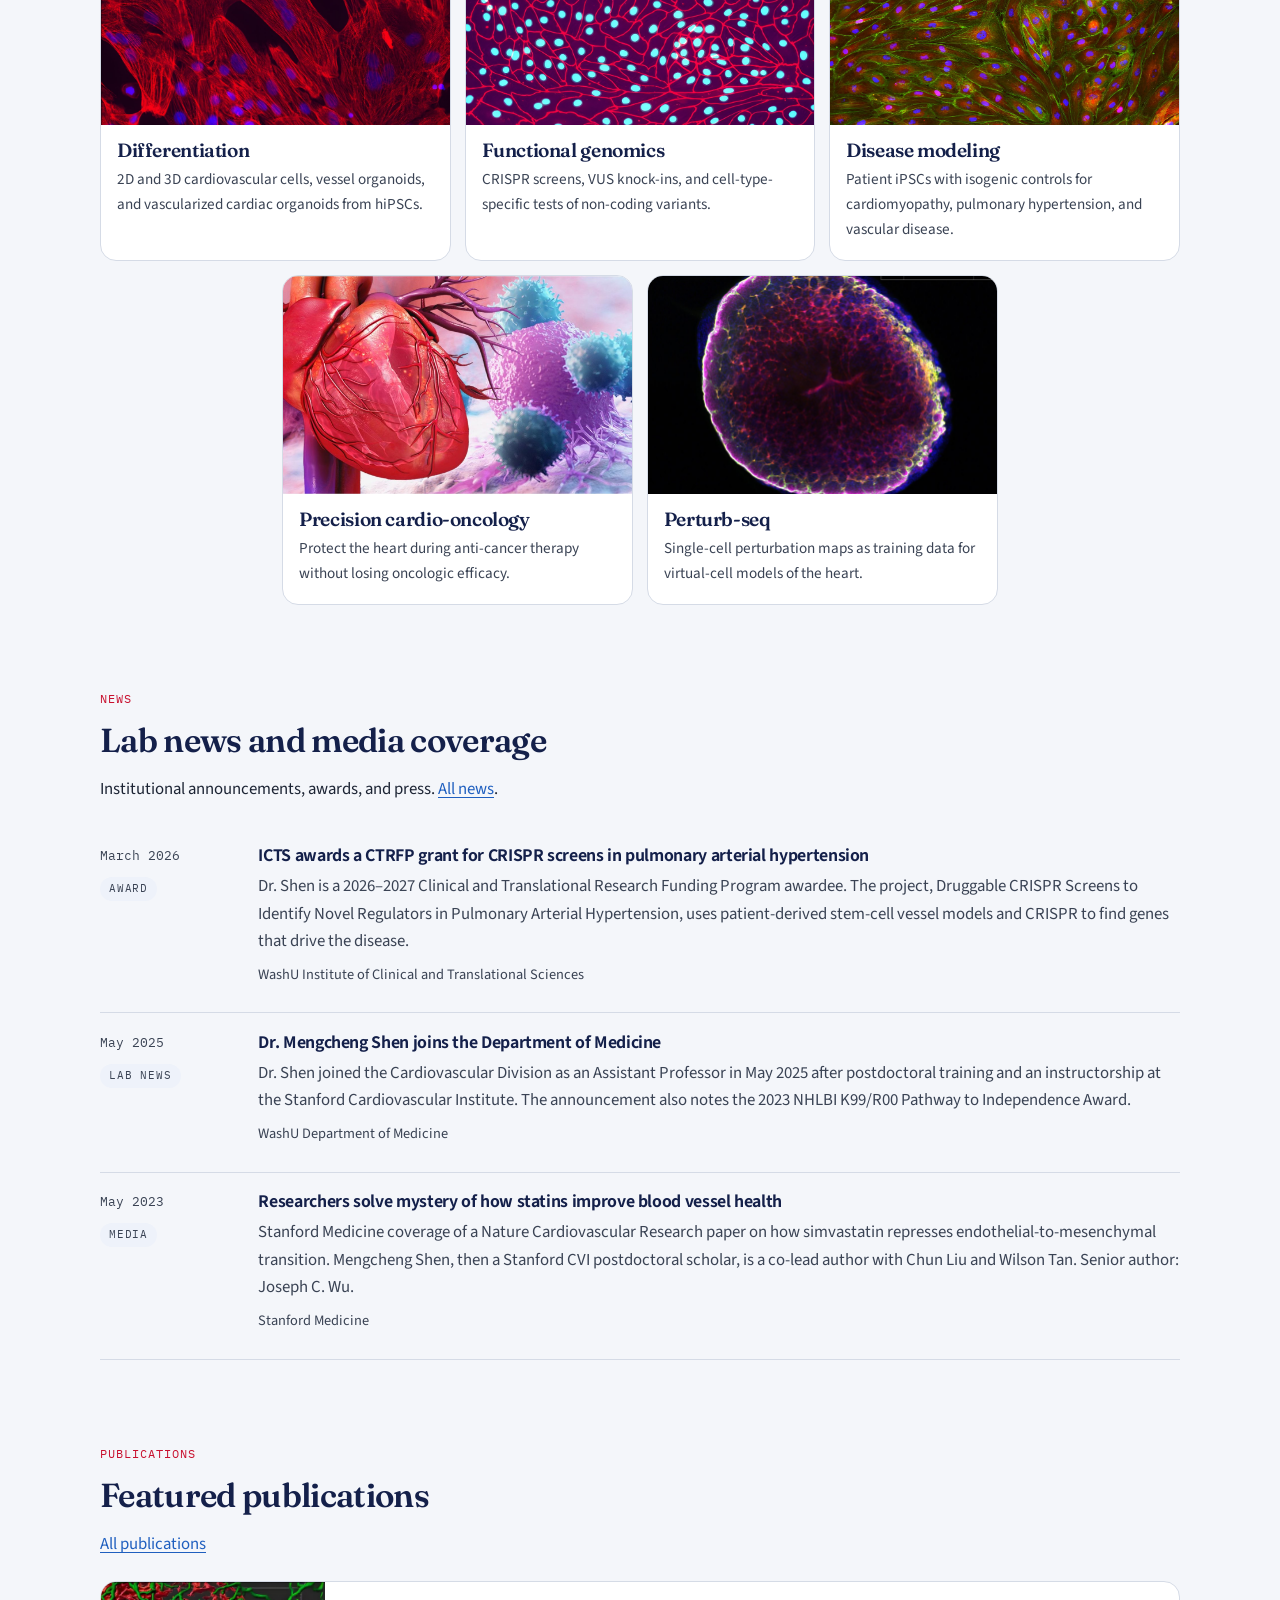
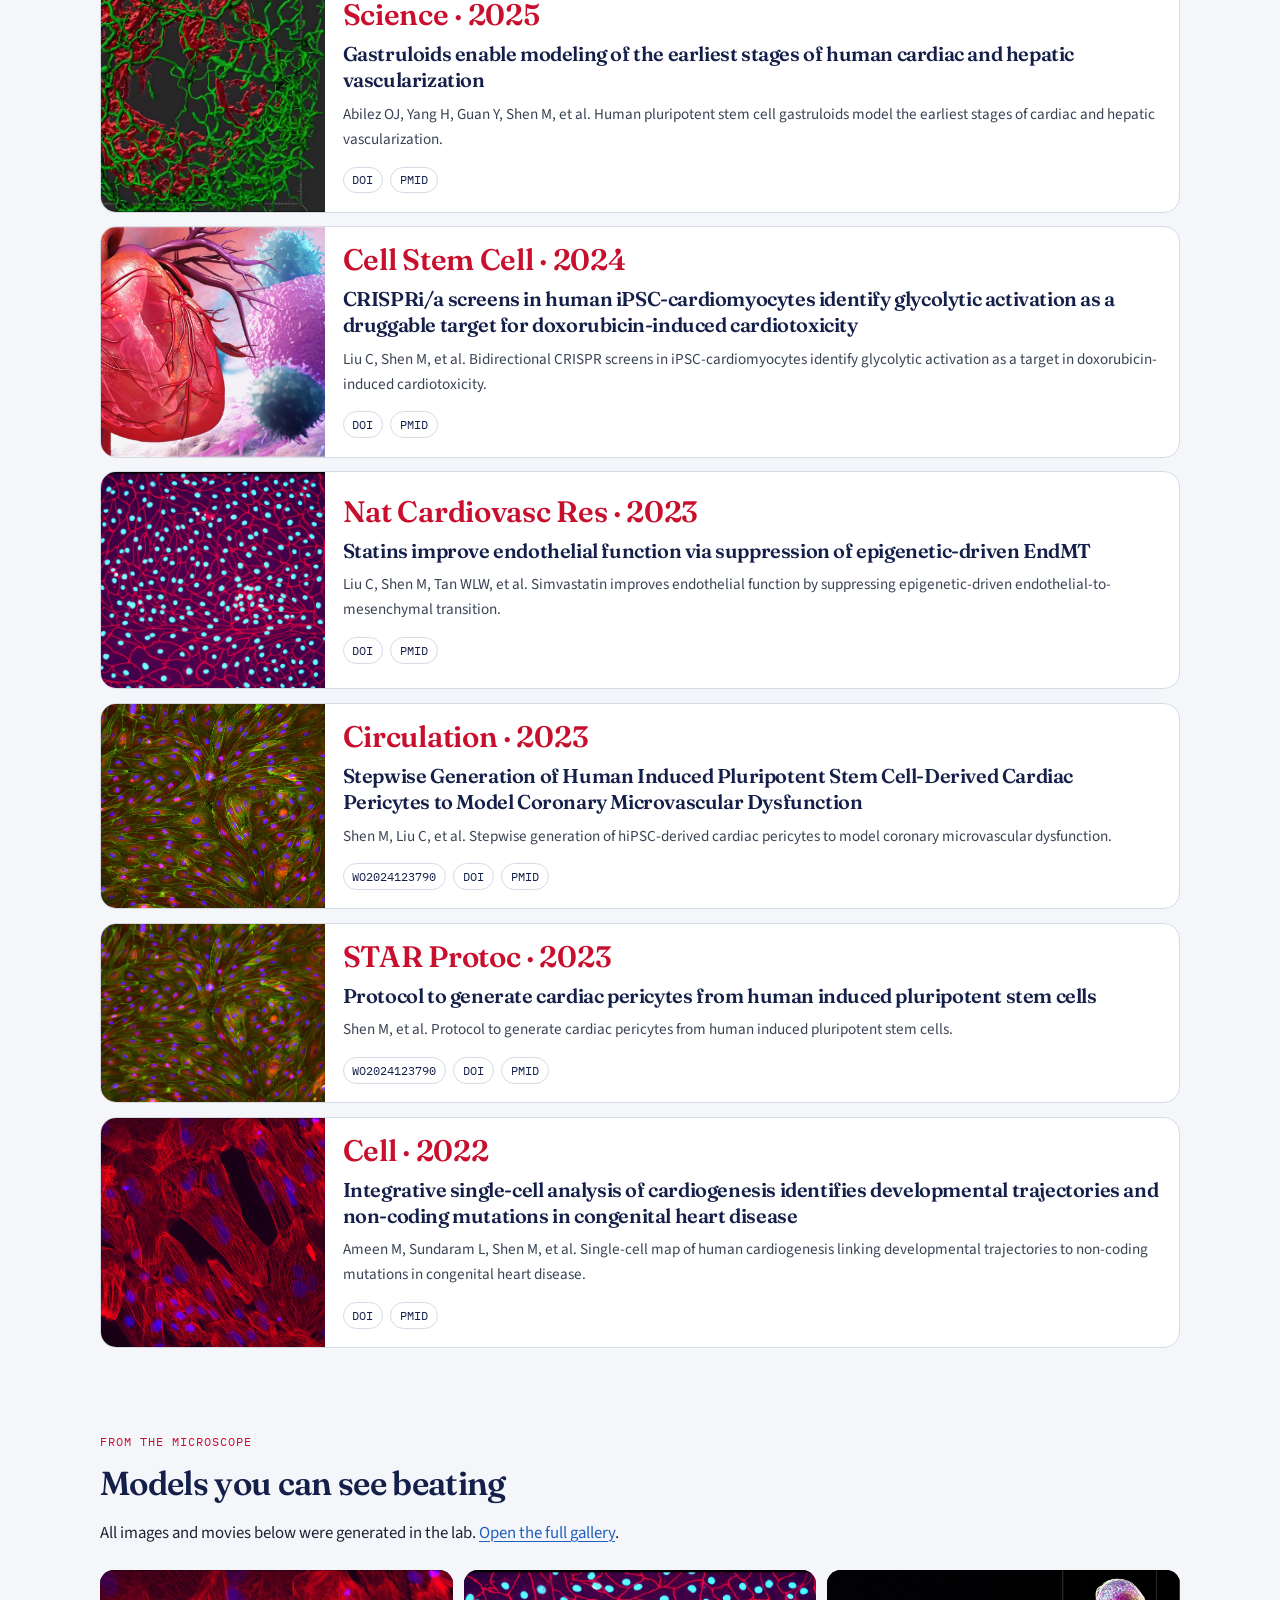
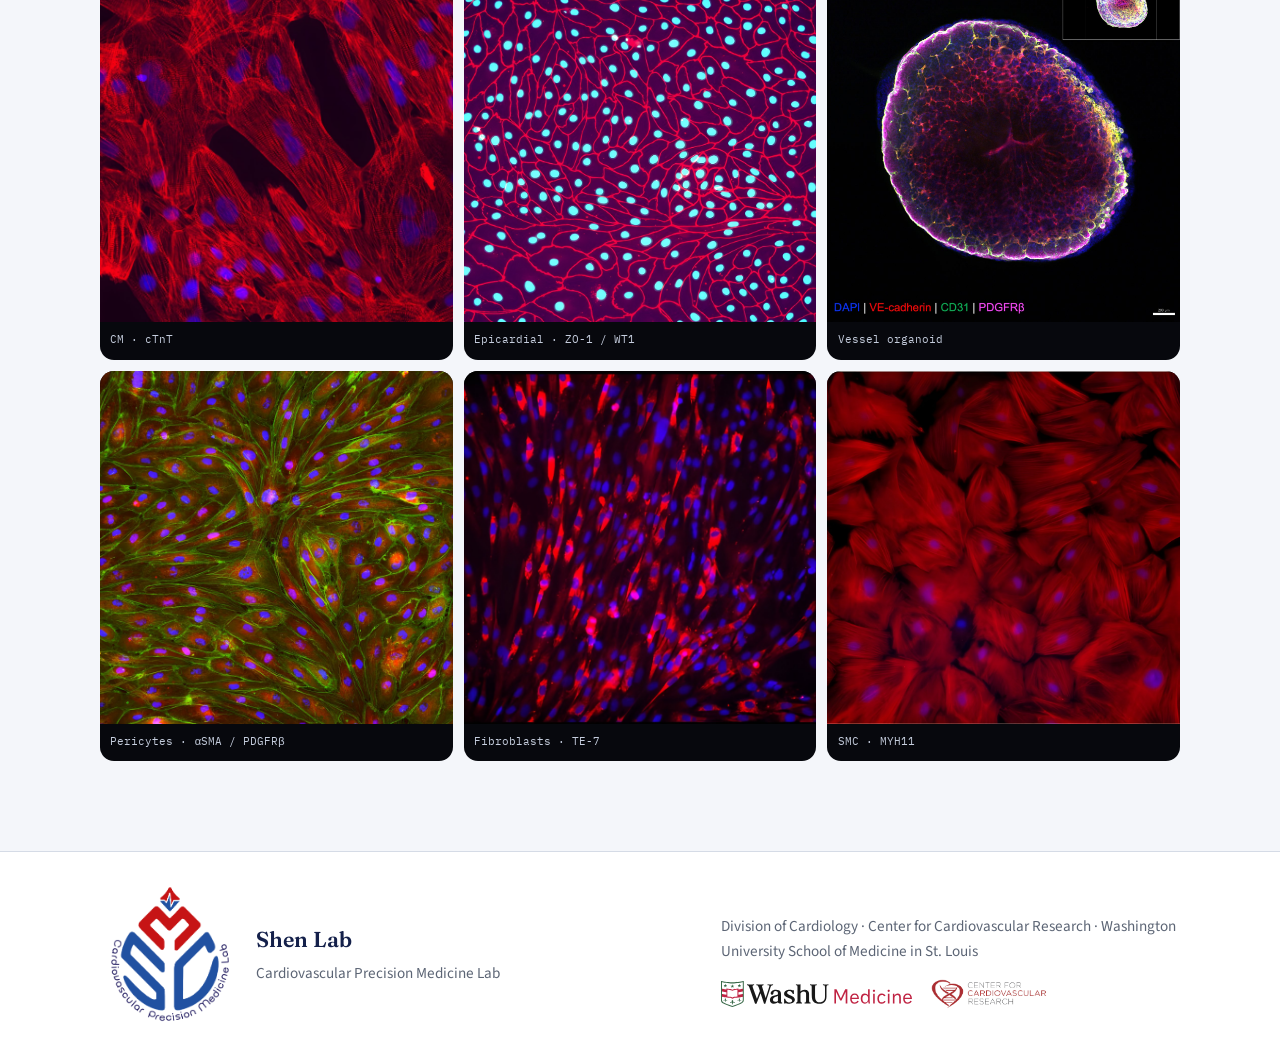
==== commit 7b244c97: "feat(assets): faithfully upscale content figures and video posters to 2K Real-ESRGAN at native 4x wi" ====
--- a/index.html
+++ b/index.html
@@ -85,21 +85,21 @@
         </div>
         <div class="programs">
           <a class="program" href="research.html#differentiation">
-            <img src="assets/img/cm-ctnt.jpg" alt="iPSC-cardiomyocytes" width="1329" height="995" decoding="async" loading="lazy">
+            <img src="assets/img/cm-ctnt.jpg" alt="iPSC-cardiomyocytes" width="2000" height="1497" decoding="async" loading="lazy">
             <div>
               <h3>Differentiation</h3>
               <p>2D and 3D cardiovascular cells, vessel organoids, and vascularized cardiac organoids from hiPSCs.</p>
             </div>
           </a>
           <a class="program" href="research.html#genomics">
-            <img src="assets/img/epicardial.jpg" alt="iPSC-epicardial cells" width="727" height="702" decoding="async" loading="lazy">
+            <img src="assets/img/epicardial.jpg" alt="iPSC-epicardial cells" width="2000" height="1931" decoding="async" loading="lazy">
             <div>
               <h3>Functional genomics</h3>
               <p>CRISPR screens, VUS knock-ins, and cell-type-specific tests of non-coding variants.</p>
             </div>
           </a>
           <a class="program" href="research.html#modeling">
-            <img src="assets/img/pericytes.jpg" alt="iPSC-cardiac pericytes" width="1080" height="808" decoding="async" loading="lazy">
+            <img src="assets/img/pericytes.jpg" alt="iPSC-cardiac pericytes" width="2000" height="1496" decoding="async" loading="lazy">
             <div>
               <h3>Disease modeling</h3>
               <p>Patient iPSCs with isogenic controls for cardiomyopathy, pulmonary hypertension, and vascular disease.</p>
@@ -180,7 +180,7 @@
         <div class="featured-grid">
         <article class="pub pub-feature">
           <figure class="pub-feature-media">
-            <img src="assets/img/vascularized-organoids-poster.jpg" alt="Vascularized cardiac organoid from the Science paper" width="960" height="720" decoding="async" loading="lazy">
+            <img src="assets/img/vascularized-organoids-poster.jpg" alt="Vascularized cardiac organoid from the Science paper" width="1440" height="1080" decoding="async" loading="lazy">
           </figure>
           <div class="pub-feature-body">
             <p class="journal">Science · 2025</p>
@@ -204,7 +204,7 @@
         </article>
         <article class="pub pub-feature">
           <figure class="pub-feature-media">
-            <img src="assets/img/epicardial.jpg" alt="iPSC-epicardial cells stained for ZO-1 and WT1" width="727" height="702" decoding="async" loading="lazy">
+            <img src="assets/img/epicardial.jpg" alt="iPSC-epicardial cells stained for ZO-1 and WT1" width="2000" height="1931" decoding="async" loading="lazy">
           </figure>
           <div class="pub-feature-body">
             <p class="journal">Nat Cardiovasc Res · 2023</p>
@@ -216,7 +216,7 @@
         </article>
         <article class="pub pub-feature">
           <figure class="pub-feature-media">
-            <img src="assets/img/pericytes.jpg" alt="iPSC-derived cardiac pericytes" width="1080" height="808" decoding="async" loading="lazy">
+            <img src="assets/img/pericytes.jpg" alt="iPSC-derived cardiac pericytes" width="2000" height="1496" decoding="async" loading="lazy">
           </figure>
           <div class="pub-feature-body">
             <p class="journal">Circulation · 2023</p>
@@ -228,7 +228,7 @@
         </article>
         <article class="pub pub-feature">
           <figure class="pub-feature-media">
-            <img src="assets/img/pericytes.jpg" alt="iPSC-derived cardiac pericytes for protocol" width="1080" height="808" decoding="async" loading="lazy">
+            <img src="assets/img/pericytes.jpg" alt="iPSC-derived cardiac pericytes for protocol" width="2000" height="1496" decoding="async" loading="lazy">
           </figure>
           <div class="pub-feature-body">
             <p class="journal">STAR Protoc · 2023</p>
@@ -240,7 +240,7 @@
         </article>
         <article class="pub pub-feature">
           <figure class="pub-feature-media">
-            <img src="assets/img/cm-ctnt.jpg" alt="iPSC-cardiomyocytes stained for cardiac troponin T" width="1329" height="995" decoding="async" loading="lazy">
+            <img src="assets/img/cm-ctnt.jpg" alt="iPSC-cardiomyocytes stained for cardiac troponin T" width="2000" height="1497" decoding="async" loading="lazy">
           </figure>
           <div class="pub-feature-body">
             <p class="journal">Cell · 2022</p>
@@ -263,11 +263,11 @@
         </div>
         <div class="mosaic">
           <a class="tile" href="models.html">
-            <img src="assets/img/cm-ctnt.jpg" alt="iPSC-cardiomyocytes, cardiac troponin T" width="1329" height="995" decoding="async" loading="lazy">
+            <img src="assets/img/cm-ctnt.jpg" alt="iPSC-cardiomyocytes, cardiac troponin T" width="2000" height="1497" decoding="async" loading="lazy">
             <span>CM · cTnT</span>
           </a>
           <a class="tile" href="models.html">
-            <img src="assets/img/epicardial.jpg" alt="iPSC-epicardial cells" width="727" height="702" decoding="async" loading="lazy">
+            <img src="assets/img/epicardial.jpg" alt="iPSC-epicardial cells" width="2000" height="1931" decoding="async" loading="lazy">
             <span>Epicardial · ZO-1 / WT1</span>
           </a>
           <a class="tile" href="models.html">
@@ -275,15 +275,15 @@
             <span>Vessel organoid</span>
           </a>
           <a class="tile" href="models.html">
-            <img src="assets/img/pericytes.jpg" alt="iPSC-cardiac pericytes" width="1080" height="808" decoding="async" loading="lazy">
+            <img src="assets/img/pericytes.jpg" alt="iPSC-cardiac pericytes" width="2000" height="1496" decoding="async" loading="lazy">
             <span>Pericytes · αSMA / PDGFRβ</span>
           </a>
           <a class="tile" href="models.html">
-            <img src="assets/img/fibroblasts.jpg" alt="iPSC-cardiac fibroblasts" width="721" height="548" decoding="async" loading="lazy">
+            <img src="assets/img/fibroblasts.jpg" alt="iPSC-cardiac fibroblasts" width="2000" height="1520" decoding="async" loading="lazy">
             <span>Fibroblasts · TE-7</span>
           </a>
           <a class="tile" href="models.html">
-            <img src="assets/img/smc-myh11.jpg" alt="iPSC-cardiac smooth muscle cells" width="720" height="721" decoding="async" loading="lazy">
+            <img src="assets/img/smc-myh11.jpg" alt="iPSC-cardiac smooth muscle cells" width="1997" height="2000" decoding="async" loading="lazy">
             <span>SMC · MYH11</span>
           </a>
         </div>
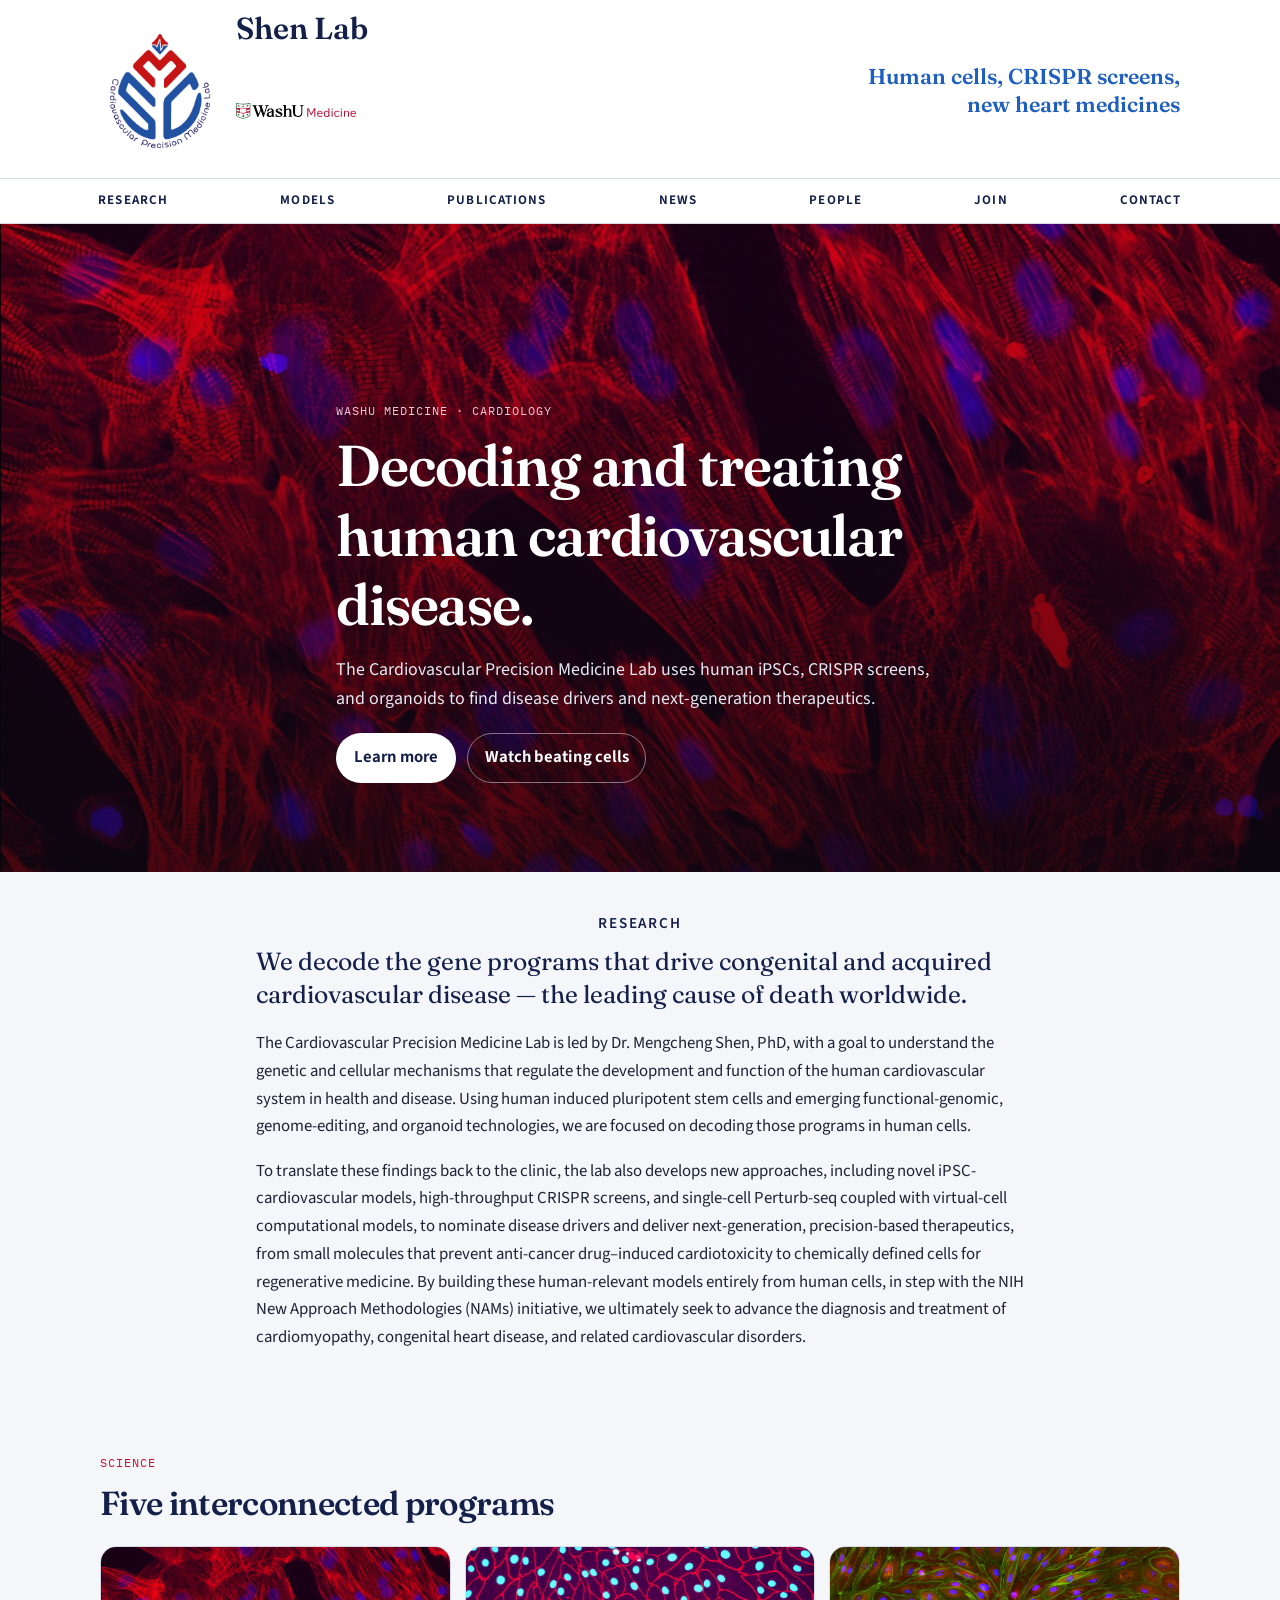
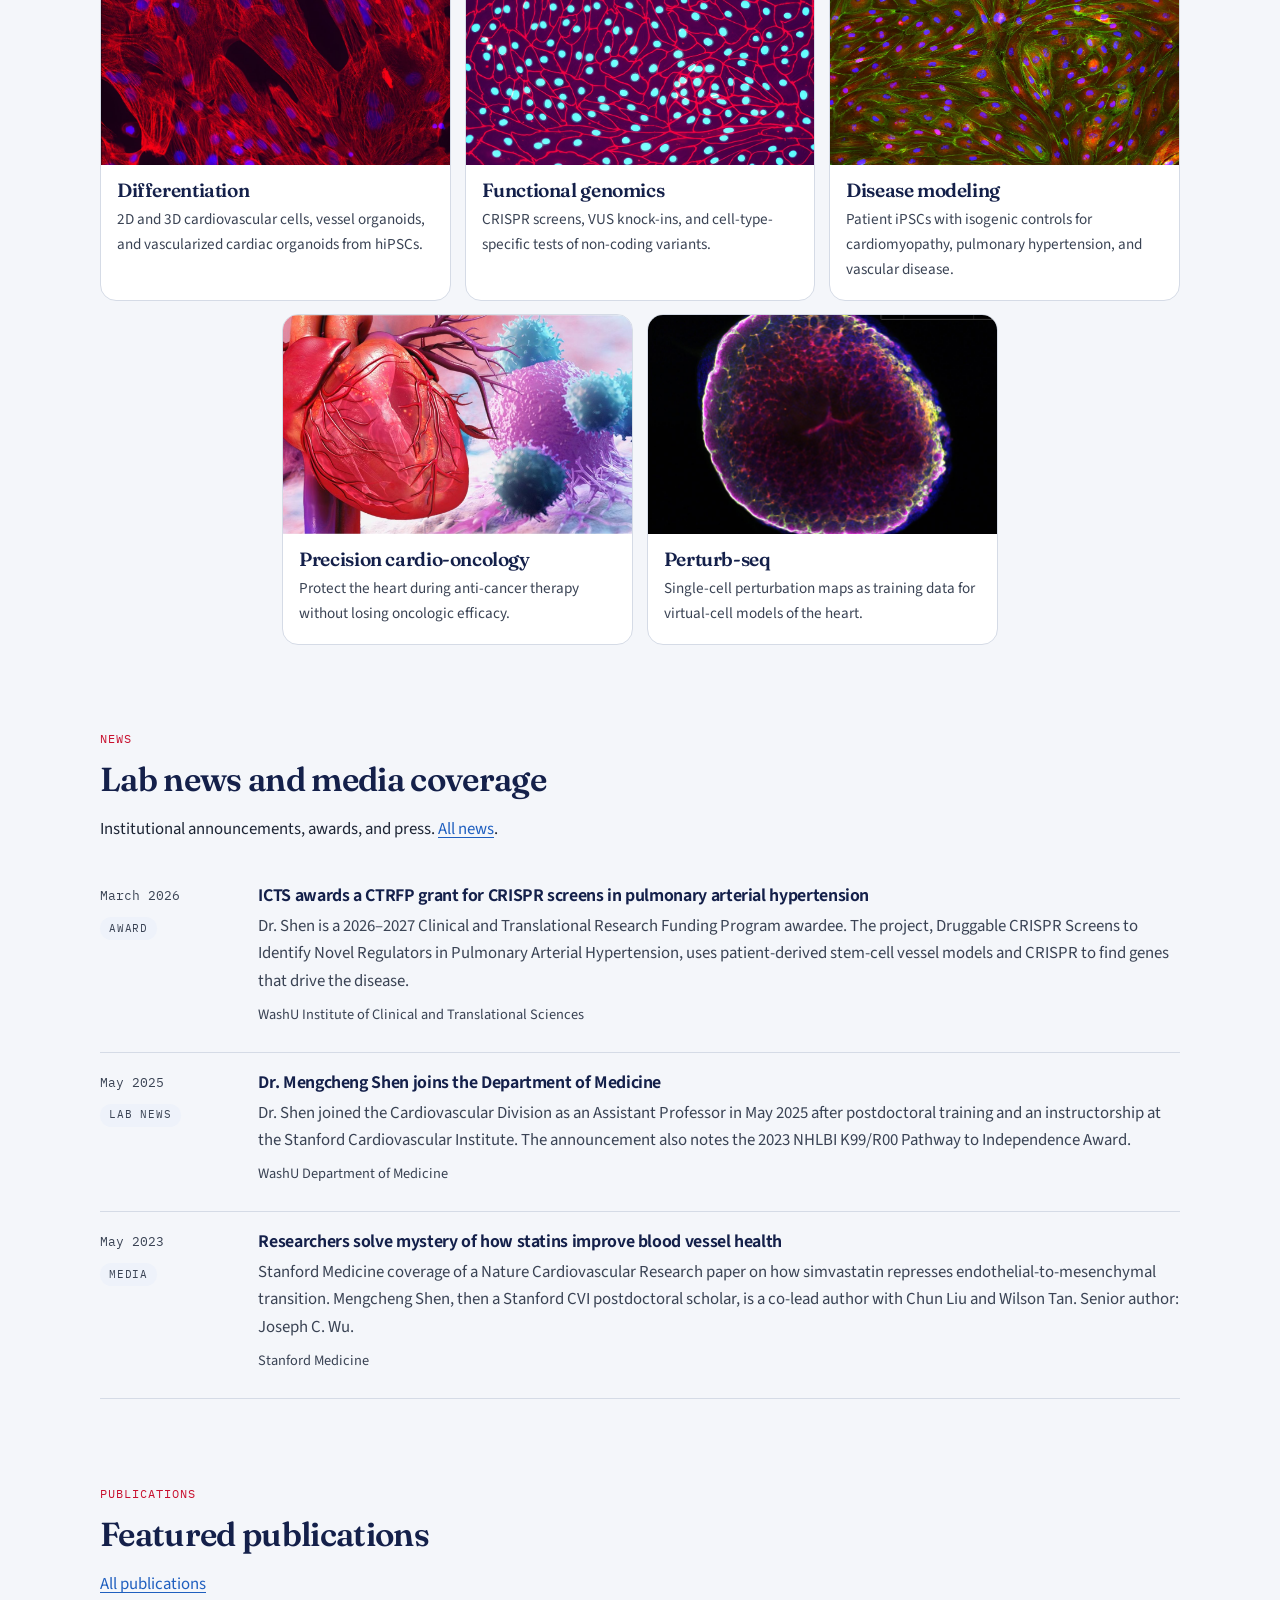
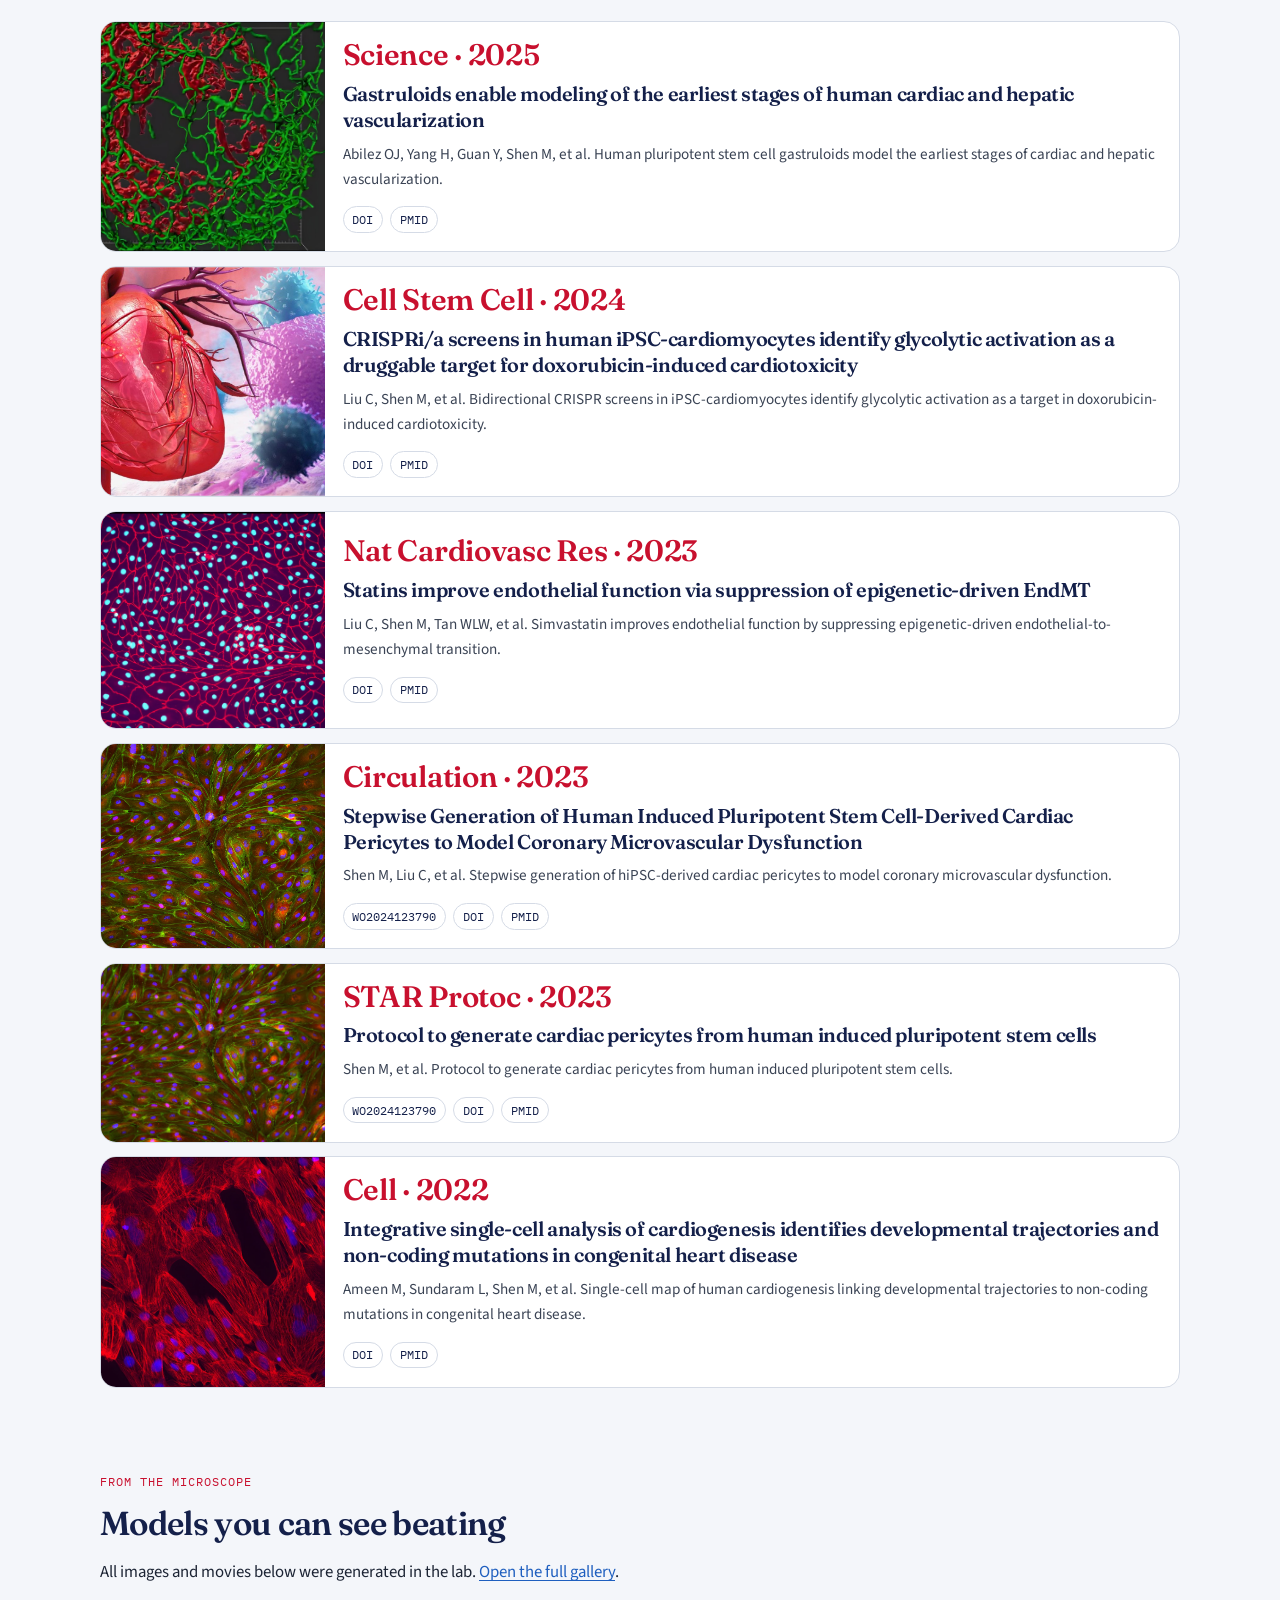
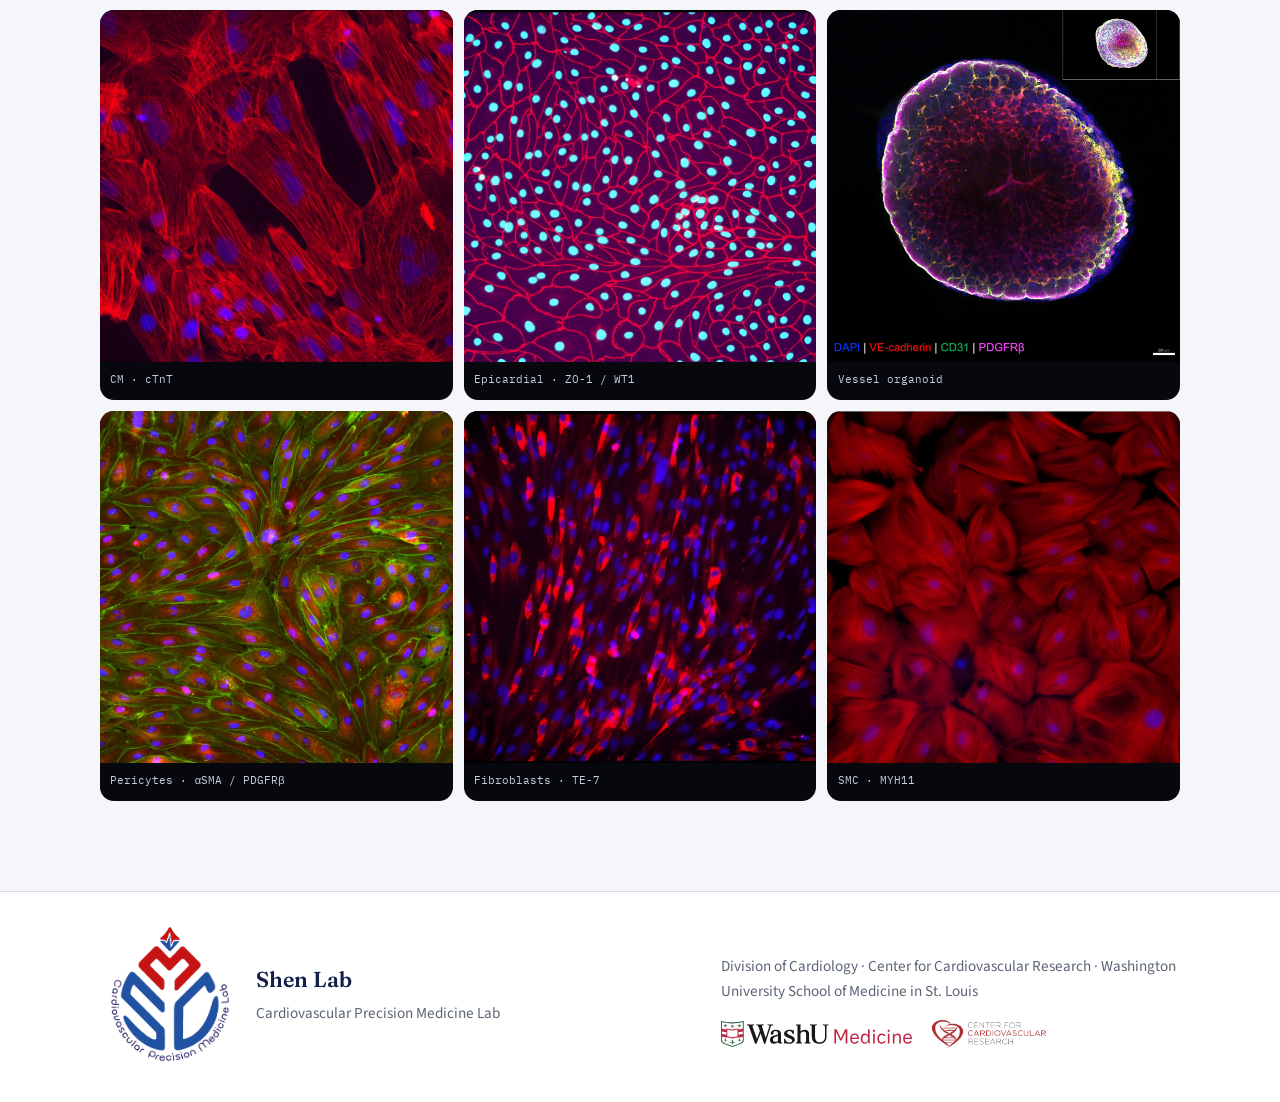
==== commit 35c1b9d7: "feat(header): use WashU Medicine logo and enlarge brand hierarchy Replace the header affiliation tex" ====
--- a/index.html
+++ b/index.html
@@ -31,7 +31,7 @@
         <img src="assets/img/logo.png" alt="Shen Lab logo" width="594" height="669" fetchpriority="high">
         <span class="brand-text">
           <strong>Shen Lab</strong>
-          <span>WashU Medicine</span>
+          <img class="brand-washu" src="assets/img/washu-medicine.svg" alt="WashU Medicine" width="470" height="64" loading="lazy" decoding="async">
         </span>
       </a>
       <p class="tagline">Human cells, CRISPR screens, new heart medicines</p>
--- a/css/site.css
+++ b/css/site.css
@@ -111,7 +111,7 @@
 
 .brand-text strong {
   font-family: Fraunces, Georgia, serif;
-  font-size: 1.55rem;
+  font-size: 1.9rem;
   color: var(--navy);
   font-weight: 600;
 }
@@ -119,15 +119,24 @@
 .brand-text span {
   font-size: 0.78rem;
   color: var(--muted);
+}
+
+.brand-washu {
+  display: block;
+  width: auto;
+  height: 20px;
+  margin-top: 0.3rem;
 }
 
 .tagline {
   margin-left: auto;
   font-family: Fraunces, Georgia, serif;
   color: var(--blue);
-  font-size: 1.05rem;
+  font-size: 1.35rem;
   font-weight: 600;
   text-align: right;
+  max-width: 22ch;
+  line-height: 1.3;
 }
 
 .menu-toggle {
@@ -1561,7 +1570,11 @@
   }
 
   .brand-text strong {
-    font-size: 1.25rem;
+    font-size: 1.45rem;
+  }
+
+  .brand-washu {
+    height: 15px;
   }
 
   .footer-brand img {
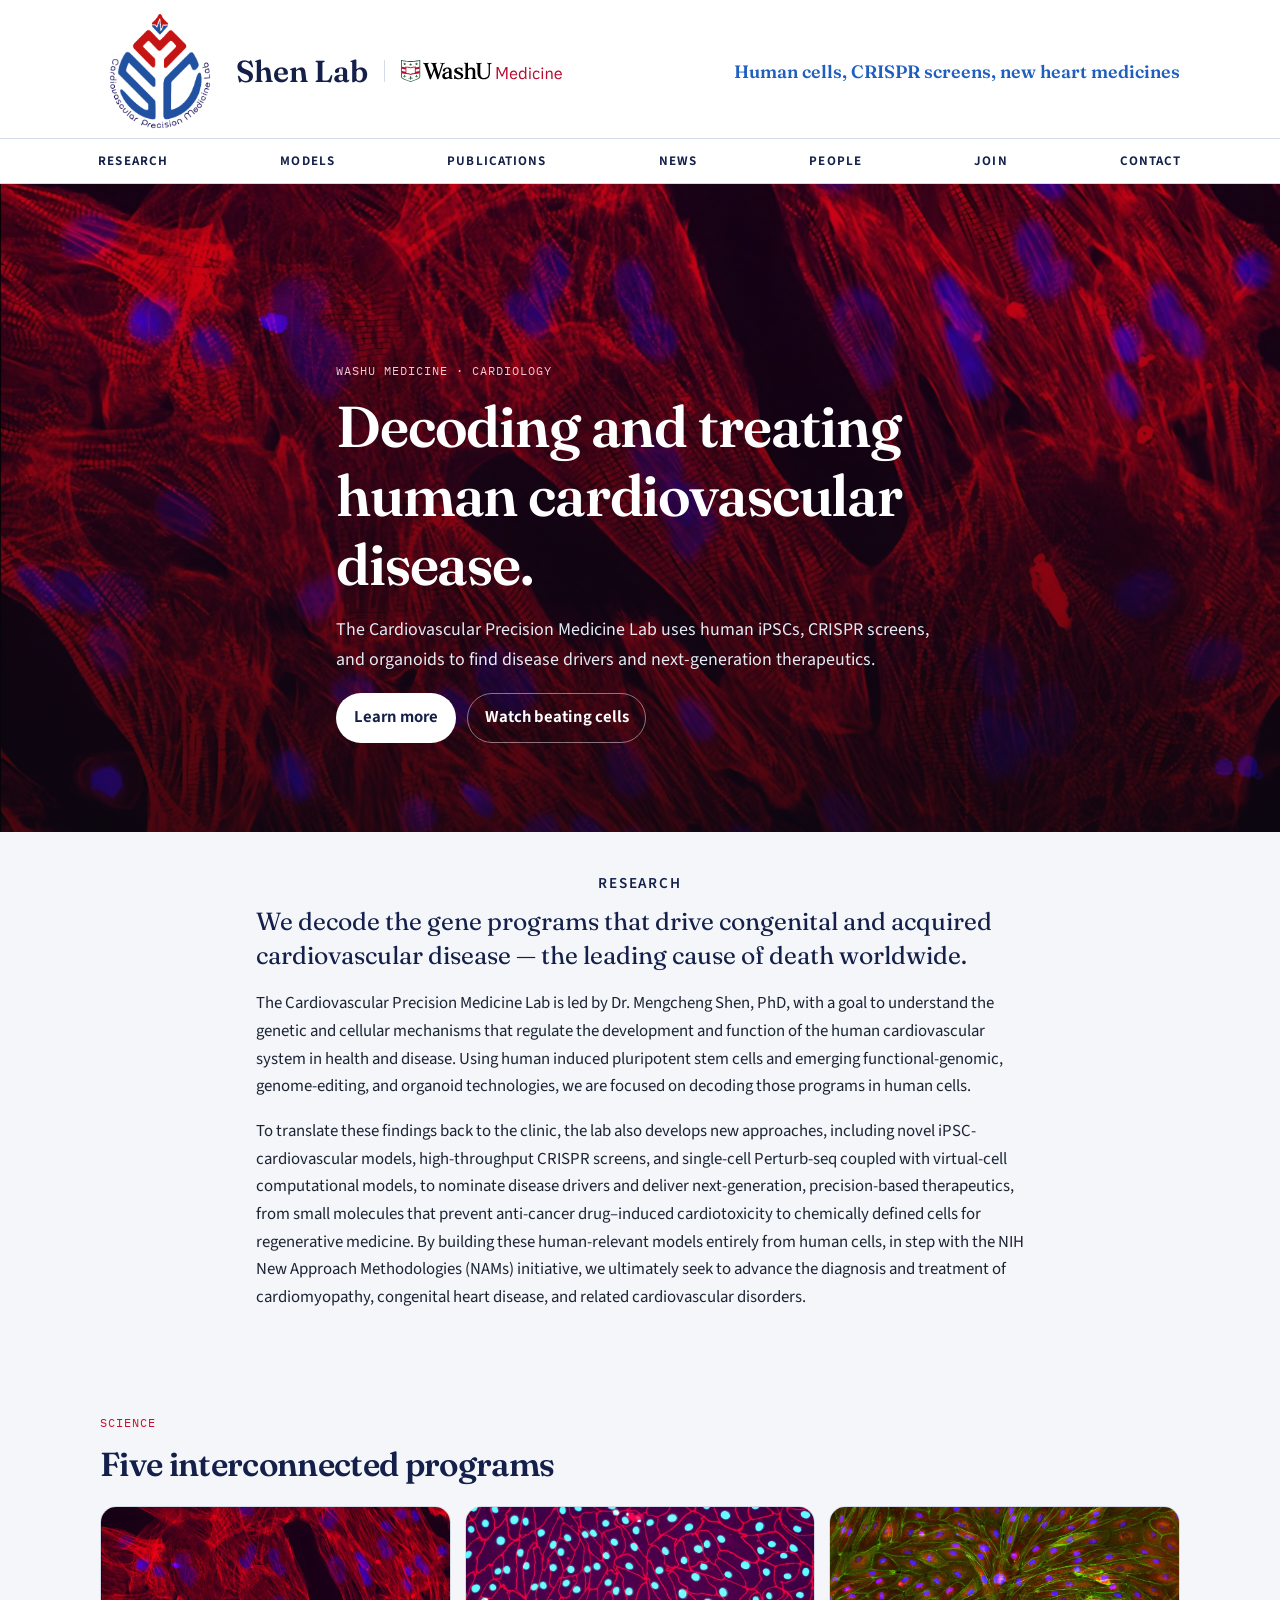
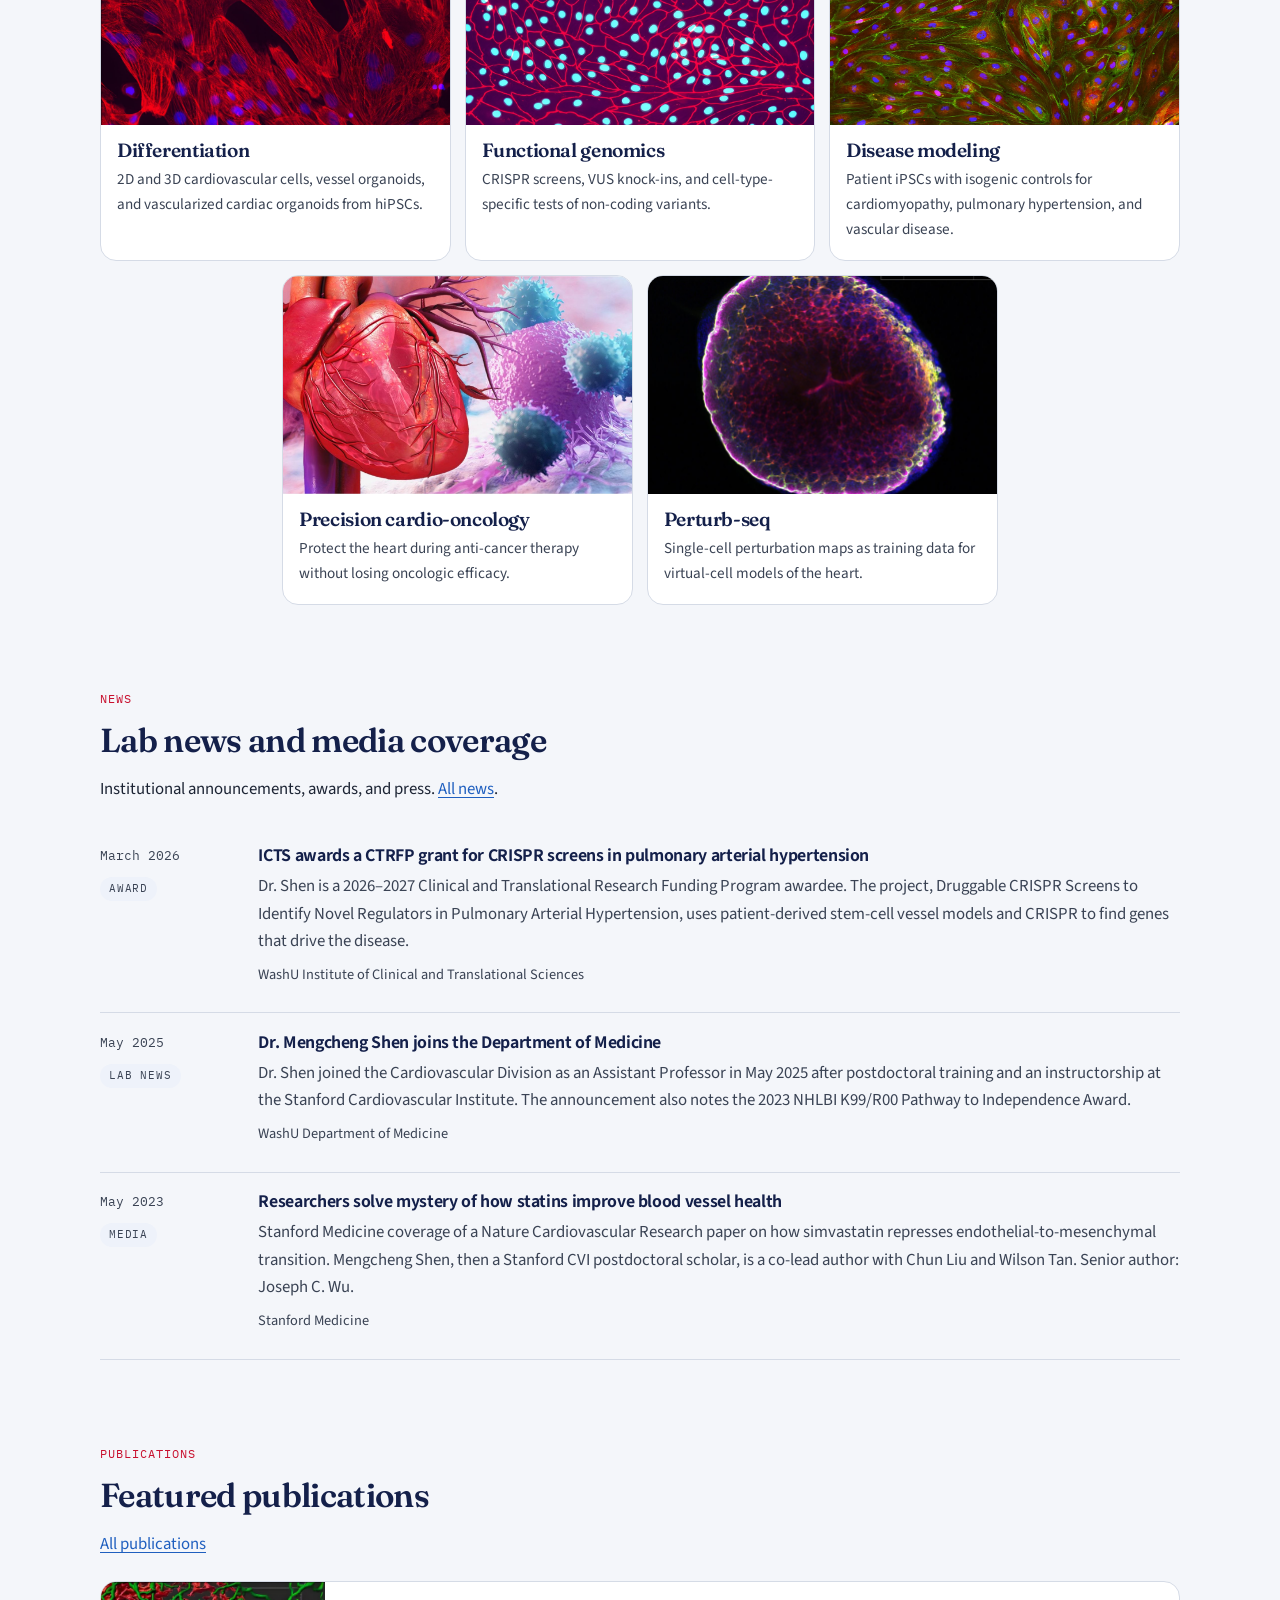
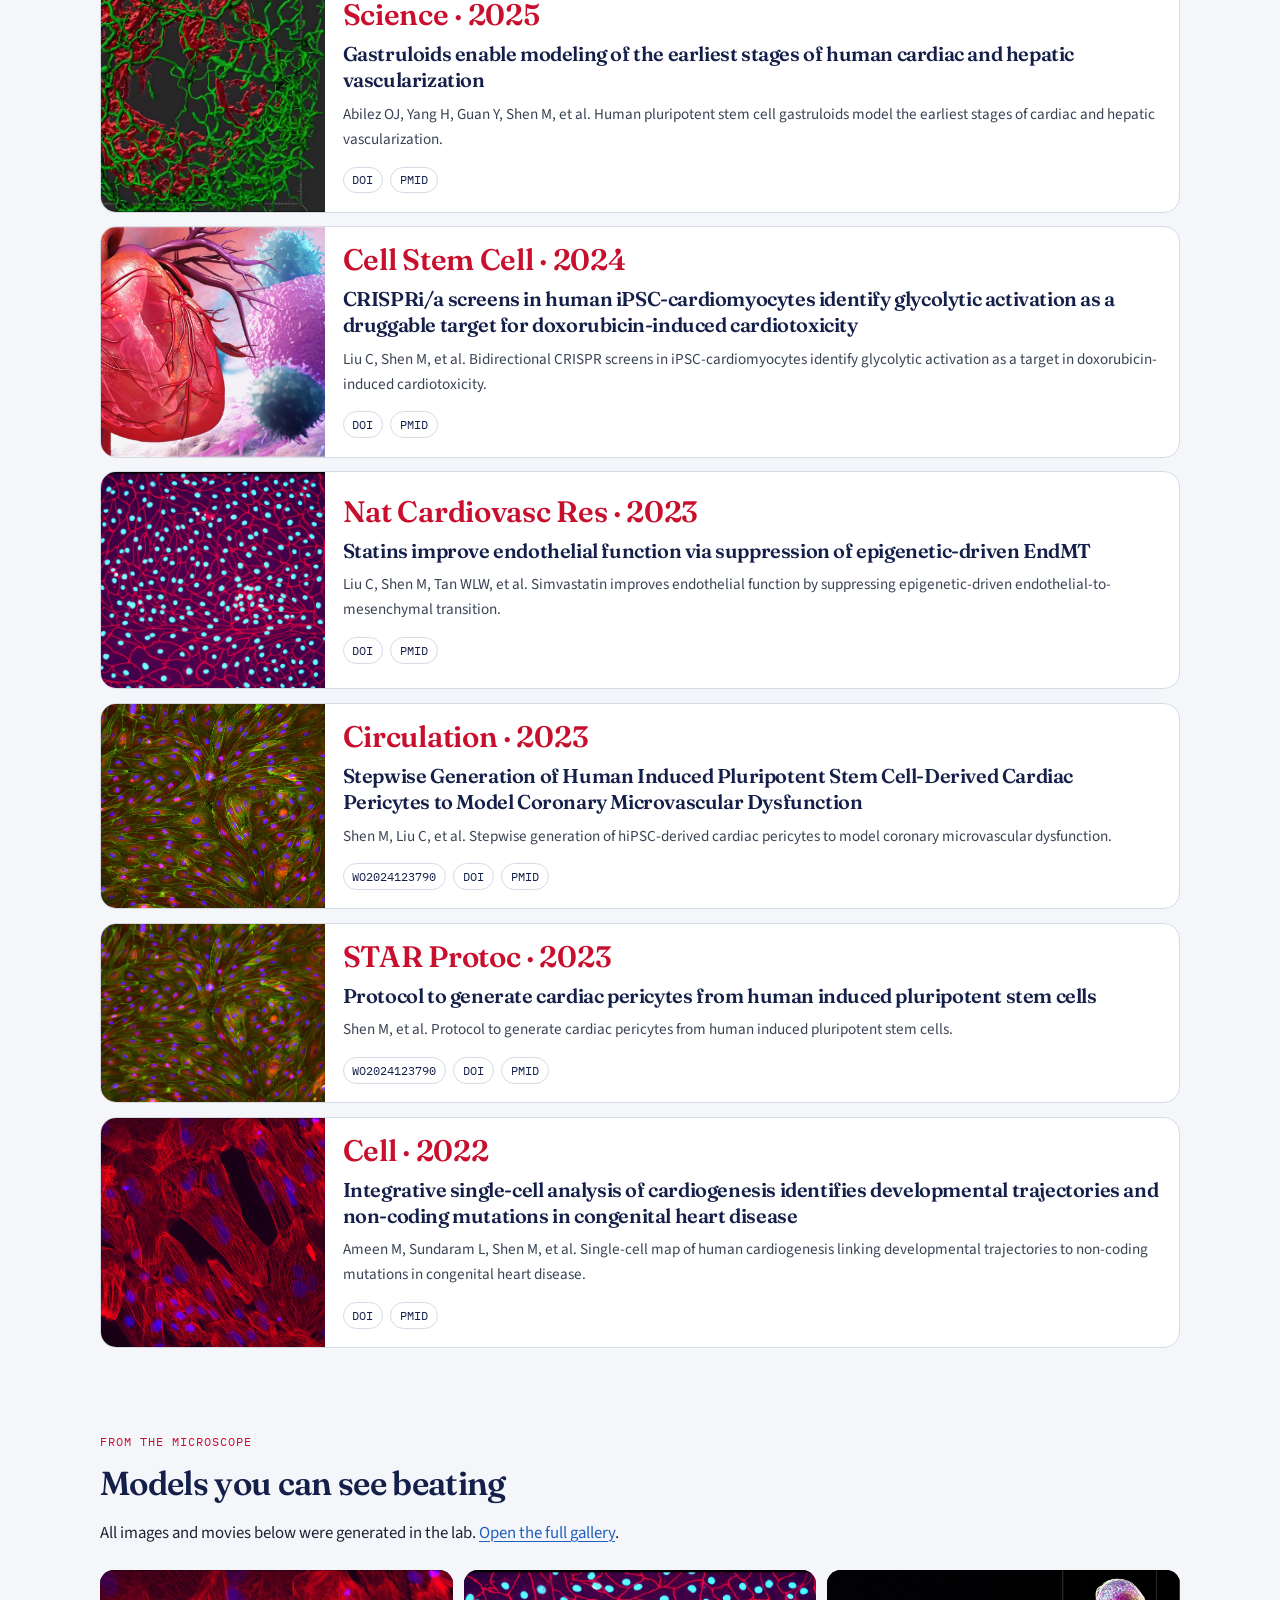
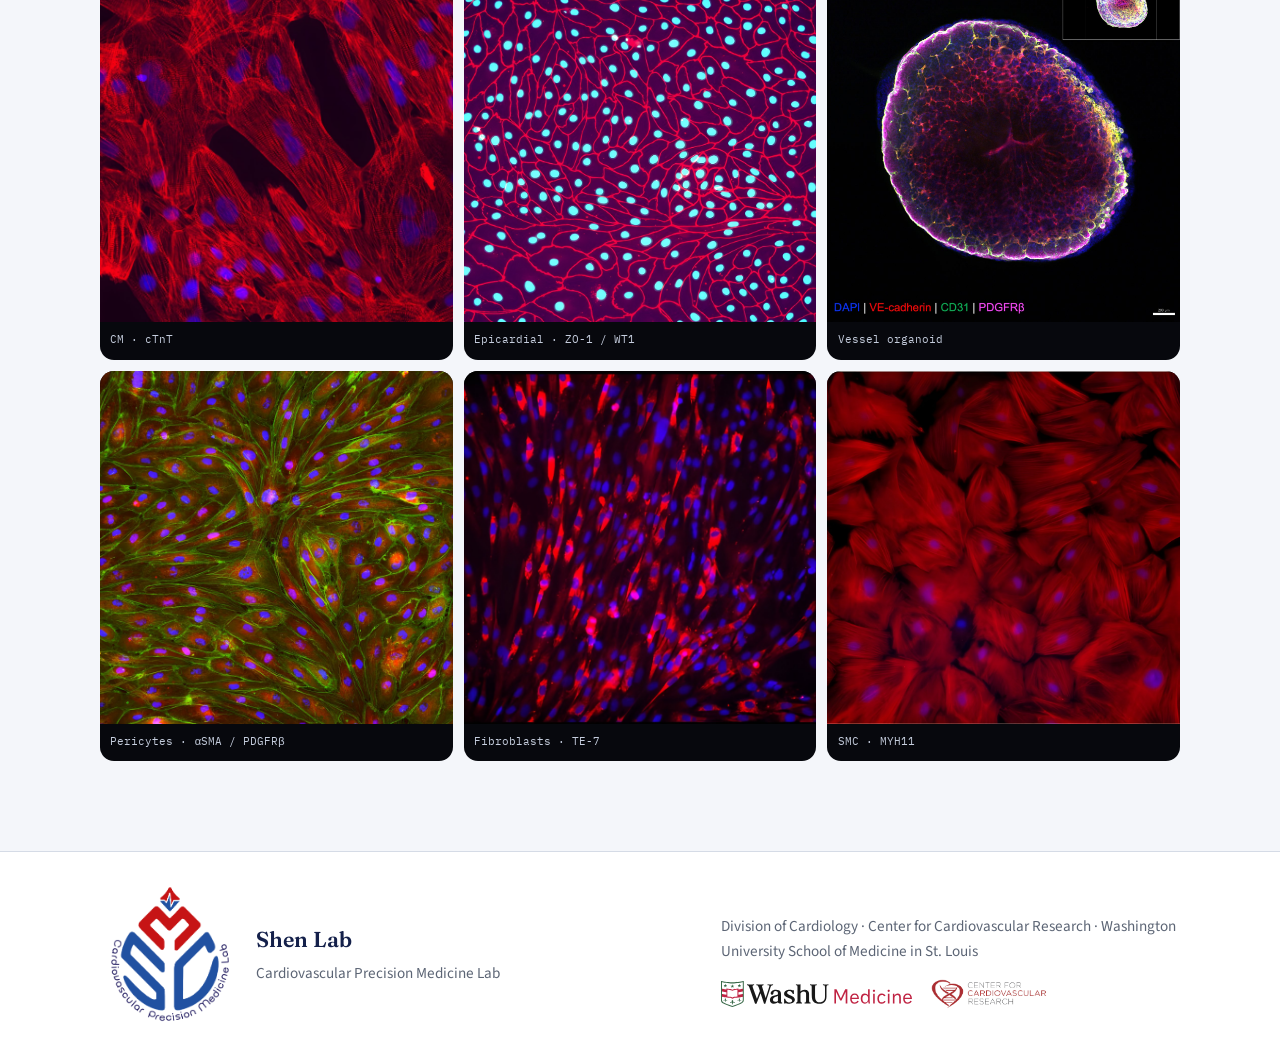
==== commit 6b3f2b08: "feat(header): single-row brand lockup level with lab logo Put wordmark and WashU Medicine logo on on" ====
--- a/index.html
+++ b/index.html
@@ -29,10 +29,8 @@
     <div class="header-top">
       <a class="brand" href="index.html">
         <img src="assets/img/logo.png" alt="Shen Lab logo" width="594" height="669" fetchpriority="high">
-        <span class="brand-text">
-          <strong>Shen Lab</strong>
-          <img class="brand-washu" src="assets/img/washu-medicine.svg" alt="WashU Medicine" width="470" height="64" loading="lazy" decoding="async">
-        </span>
+        <strong class="brand-name">Shen Lab</strong>
+        <img class="brand-washu" src="assets/img/washu-medicine.svg" alt="WashU Medicine" width="470" height="64" loading="lazy" decoding="async">
       </a>
       <p class="tagline">Human cells, CRISPR screens, new heart medicines</p>
       <button class="menu-toggle" type="button" aria-expanded="false" aria-controls="site-nav">Menu</button>
--- a/css/site.css
+++ b/css/site.css
@@ -96,46 +96,39 @@
   min-width: 0;
 }
 
-.brand img {
+.brand > img:first-child {
   width: 120px;
   height: 120px;
   object-fit: contain;
   flex-shrink: 0;
 }
 
-.brand-text {
-  display: flex;
-  flex-direction: column;
-  line-height: 1.15;
-}
-
-.brand-text strong {
+.brand-name {
   font-family: Fraunces, Georgia, serif;
   font-size: 1.9rem;
   color: var(--navy);
   font-weight: 600;
-}
-
-.brand-text span {
-  font-size: 0.78rem;
-  color: var(--muted);
+  line-height: 1;
 }
 
 .brand-washu {
+  height: 22px;
+  width: auto;
   display: block;
-  width: auto;
-  height: 20px;
-  margin-top: 0.3rem;
+  flex-shrink: 0;
+  padding-left: 1rem;
+  border-left: 1px solid var(--line);
 }
 
 .tagline {
   margin-left: auto;
+  align-self: center;
   font-family: Fraunces, Georgia, serif;
   color: var(--blue);
-  font-size: 1.35rem;
+  font-size: clamp(1.05rem, 1.4vw, 1.35rem);
   font-weight: 600;
   text-align: right;
-  max-width: 22ch;
+  white-space: nowrap;
   line-height: 1.3;
 }
 
@@ -1564,17 +1557,18 @@
     padding-bottom: 0.4rem;
   }
 
-  .brand img {
+  .brand > img:first-child {
     width: 88px;
     height: 88px;
   }
 
-  .brand-text strong {
+  .brand-name {
     font-size: 1.45rem;
+    white-space: nowrap;
   }
 
   .brand-washu {
-    height: 15px;
+    display: none;
   }
 
   .footer-brand img {
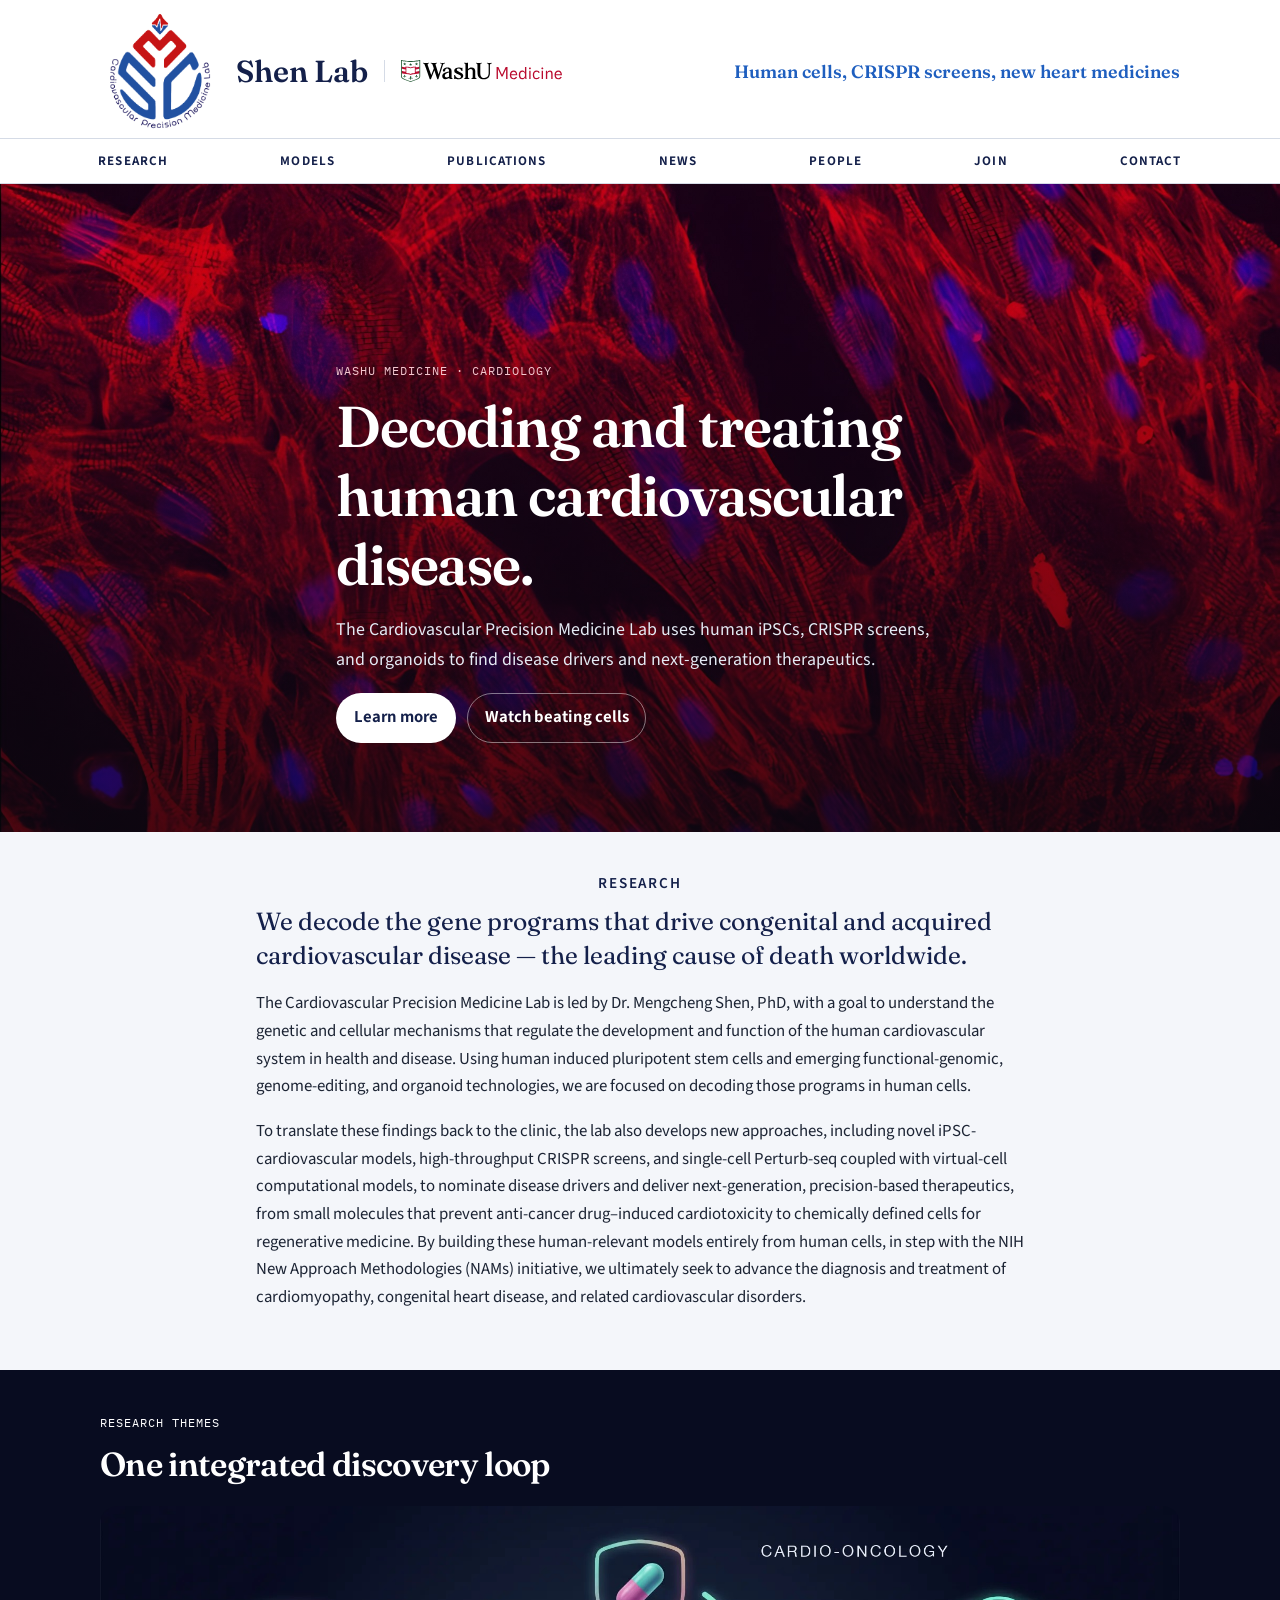
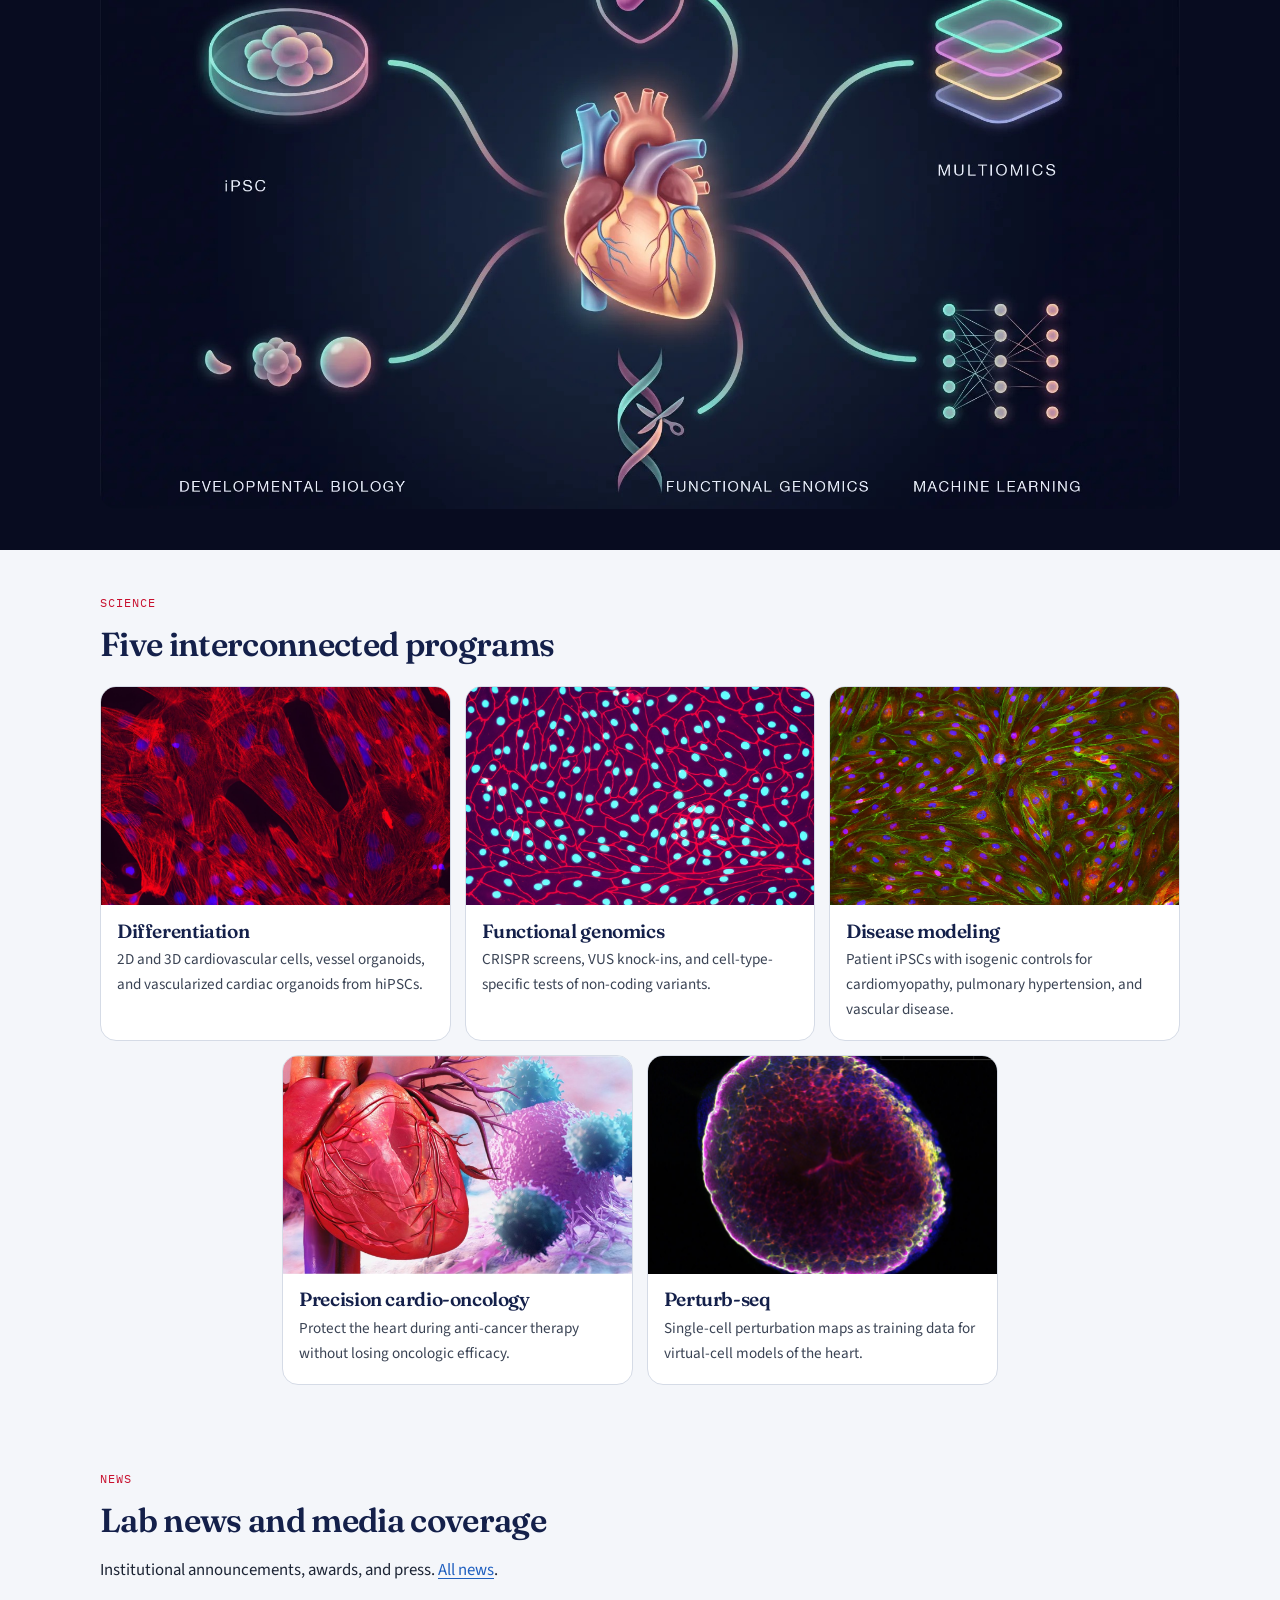
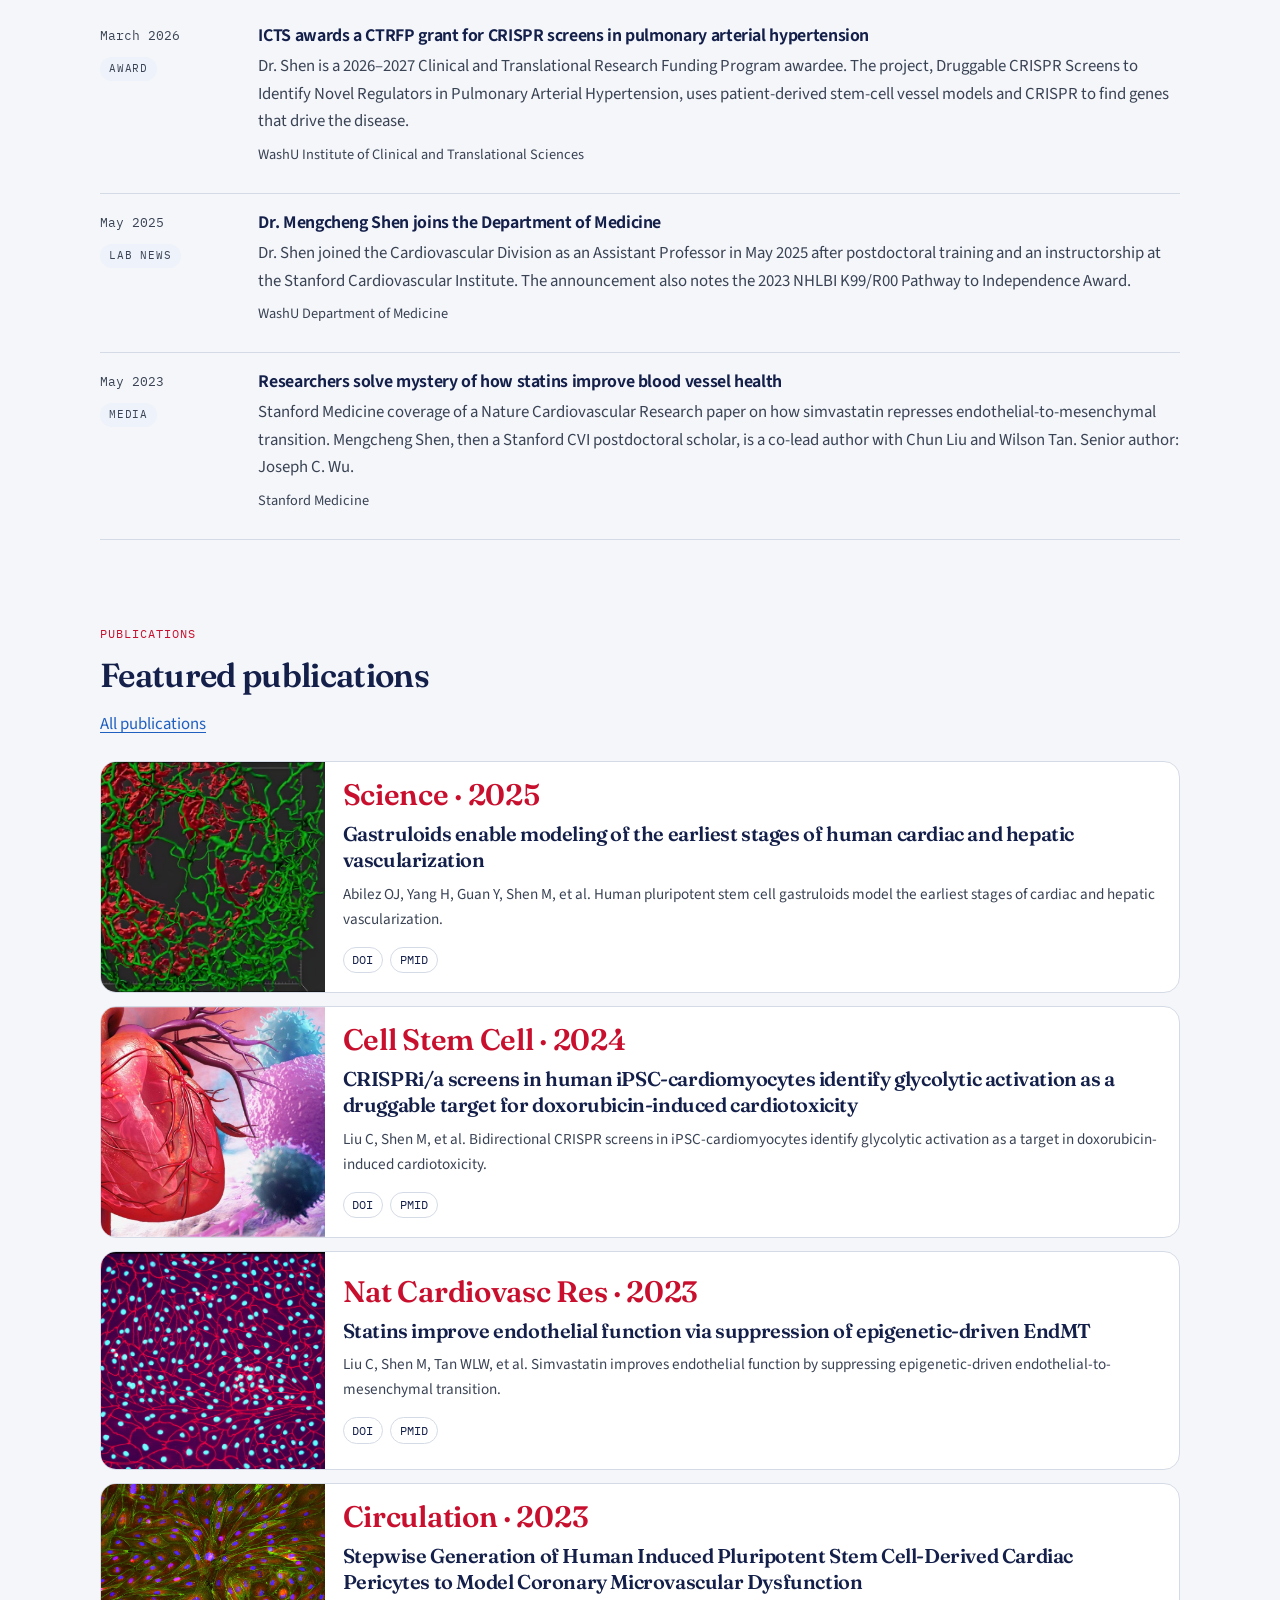
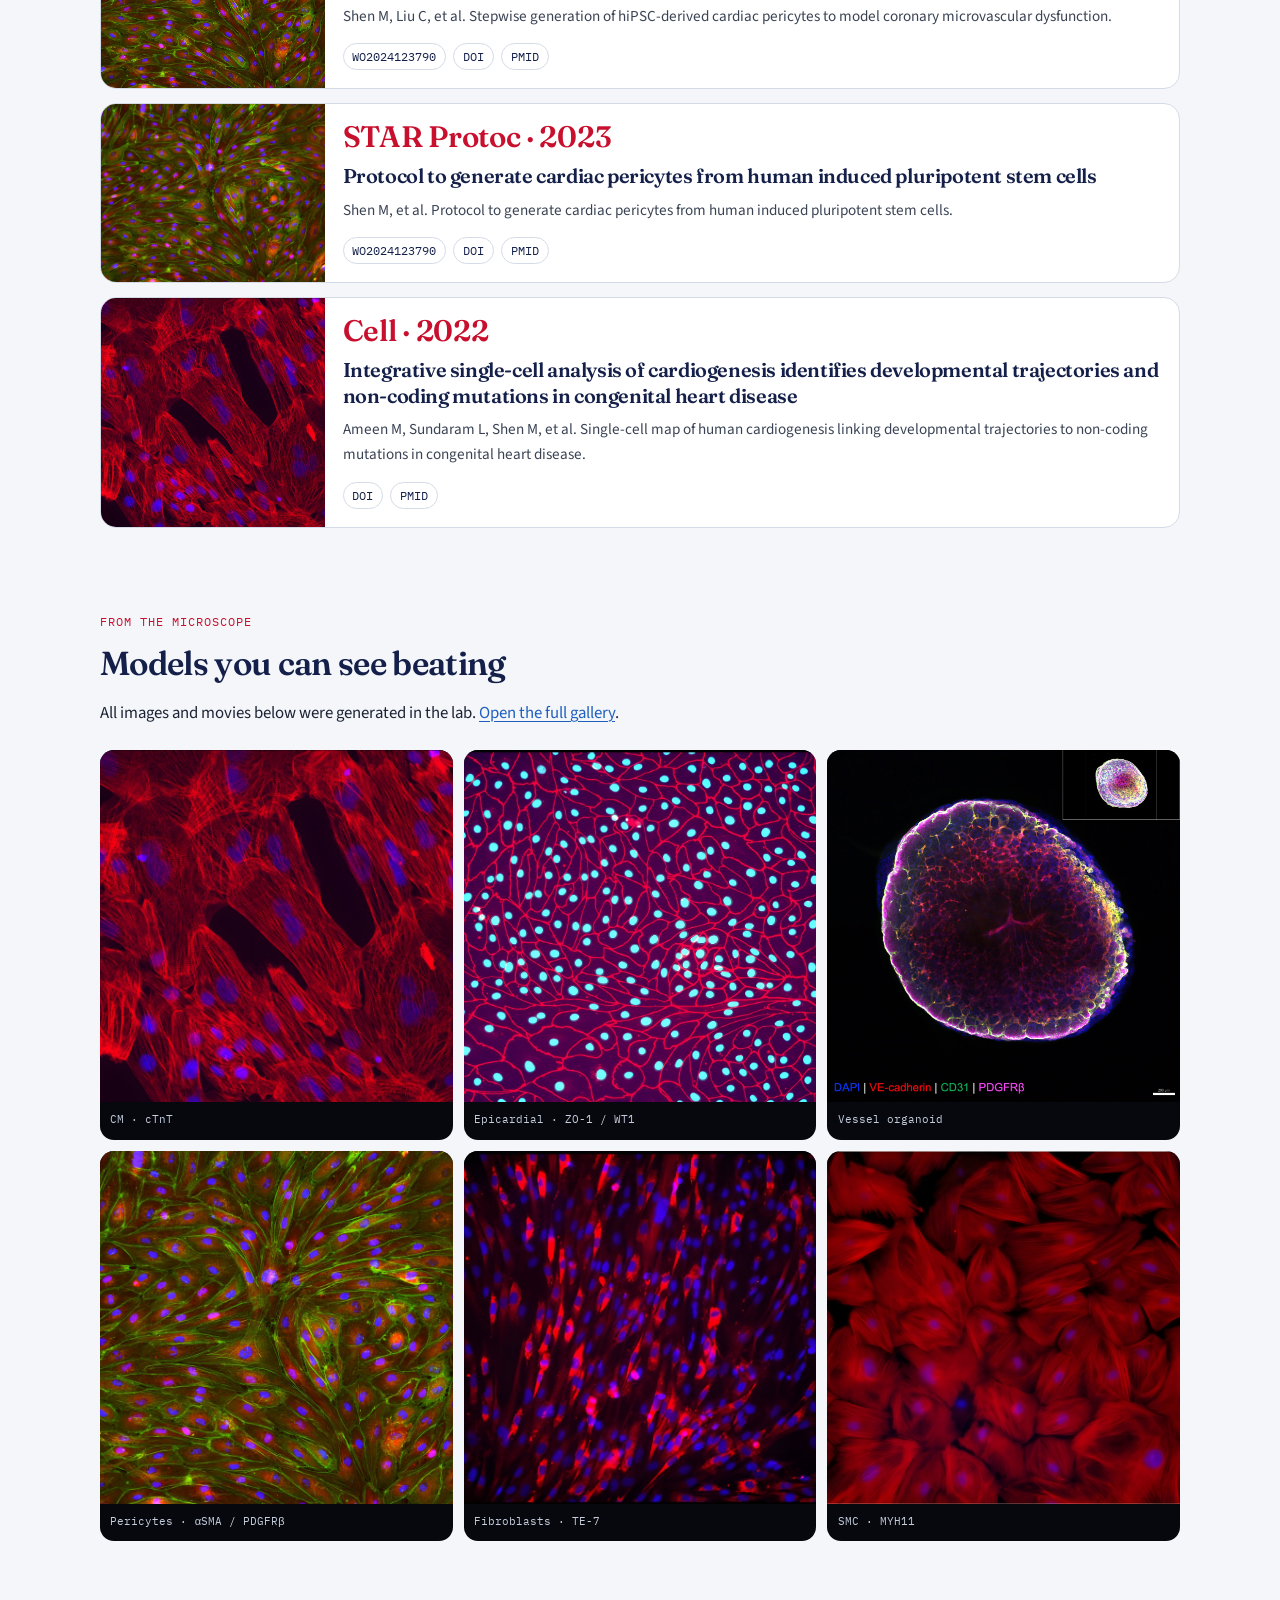
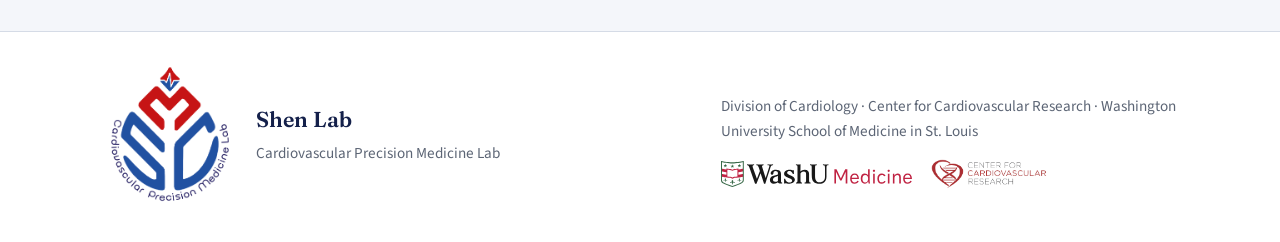
==== commit 1a72dbb4: "feat(home): add research-themes schematic with typographic labels Firefly-generated text-free hub-an" ====
--- a/index.html
+++ b/index.html
@@ -75,6 +75,18 @@
       </div>
     </section>
 
+    <section class="theme-band">
+      <div class="wrap">
+        <div class="section-head">
+          <p class="kicker">Research themes</p>
+          <h2>One integrated discovery loop</h2>
+        </div>
+        <figure class="theme-figure">
+          <img src="assets/img/research-themes.jpg" alt="Schematic of the lab's research themes: iPSC, developmental biology, functional genomics, multiomics, machine learning, and cardio-oncology" width="2048" height="1143" loading="lazy" decoding="async">
+        </figure>
+      </div>
+    </section>
+
     <section>
       <div class="wrap">
         <div class="section-head">
--- a/css/site.css
+++ b/css/site.css
@@ -448,6 +448,29 @@
   width: 100%;
 }
 
+/* Background sampled from the corner of assets/img/research-themes.jpg
+   (#080C20) so the section blends into the figure with no visible seam. */
+.theme-band {
+  background: #080c20;
+}
+
+.theme-band .kicker,
+.theme-band h2 {
+  color: #fff;
+}
+
+.theme-figure {
+  margin: 0;
+  border-radius: 18px;
+  overflow: hidden;
+}
+
+.theme-figure img {
+  width: 100%;
+  height: auto;
+  display: block;
+}
+
 .wide-figure .caption {
   padding: 0.7rem 1rem 0.9rem;
 }
